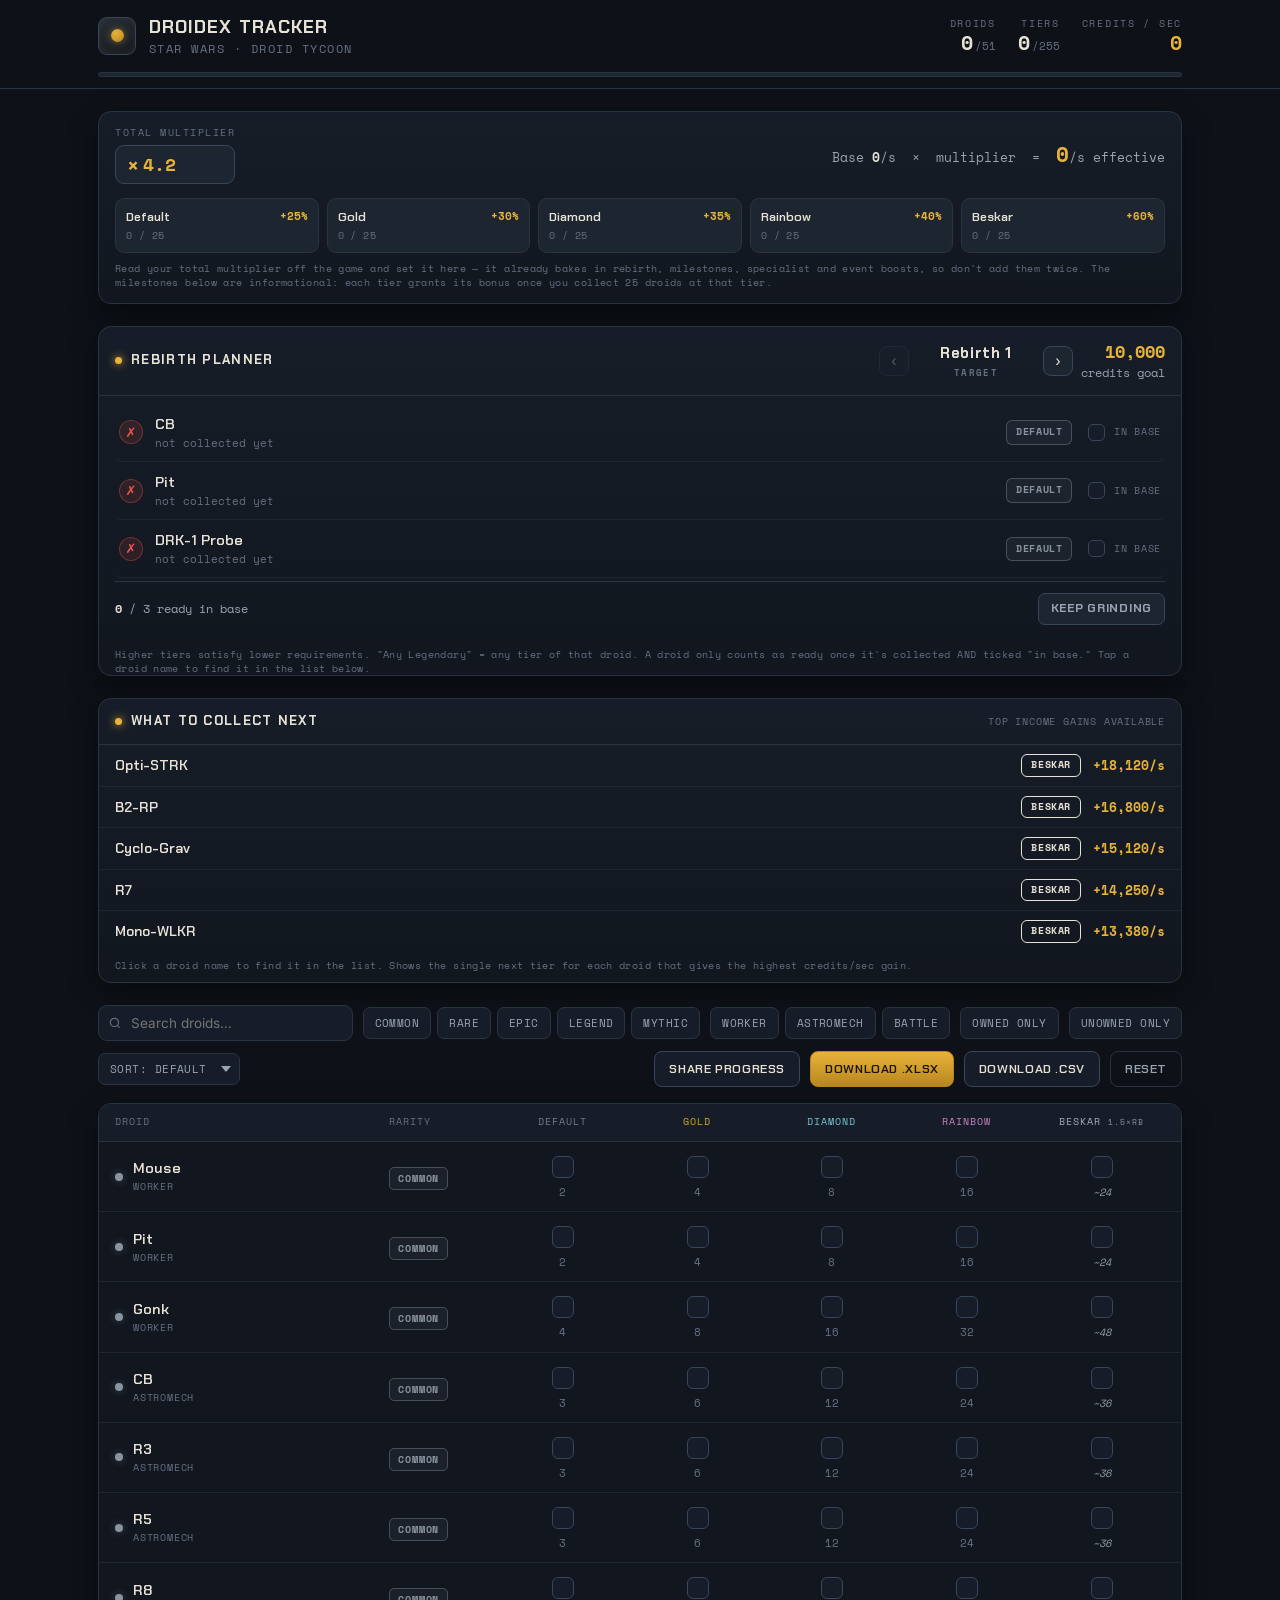
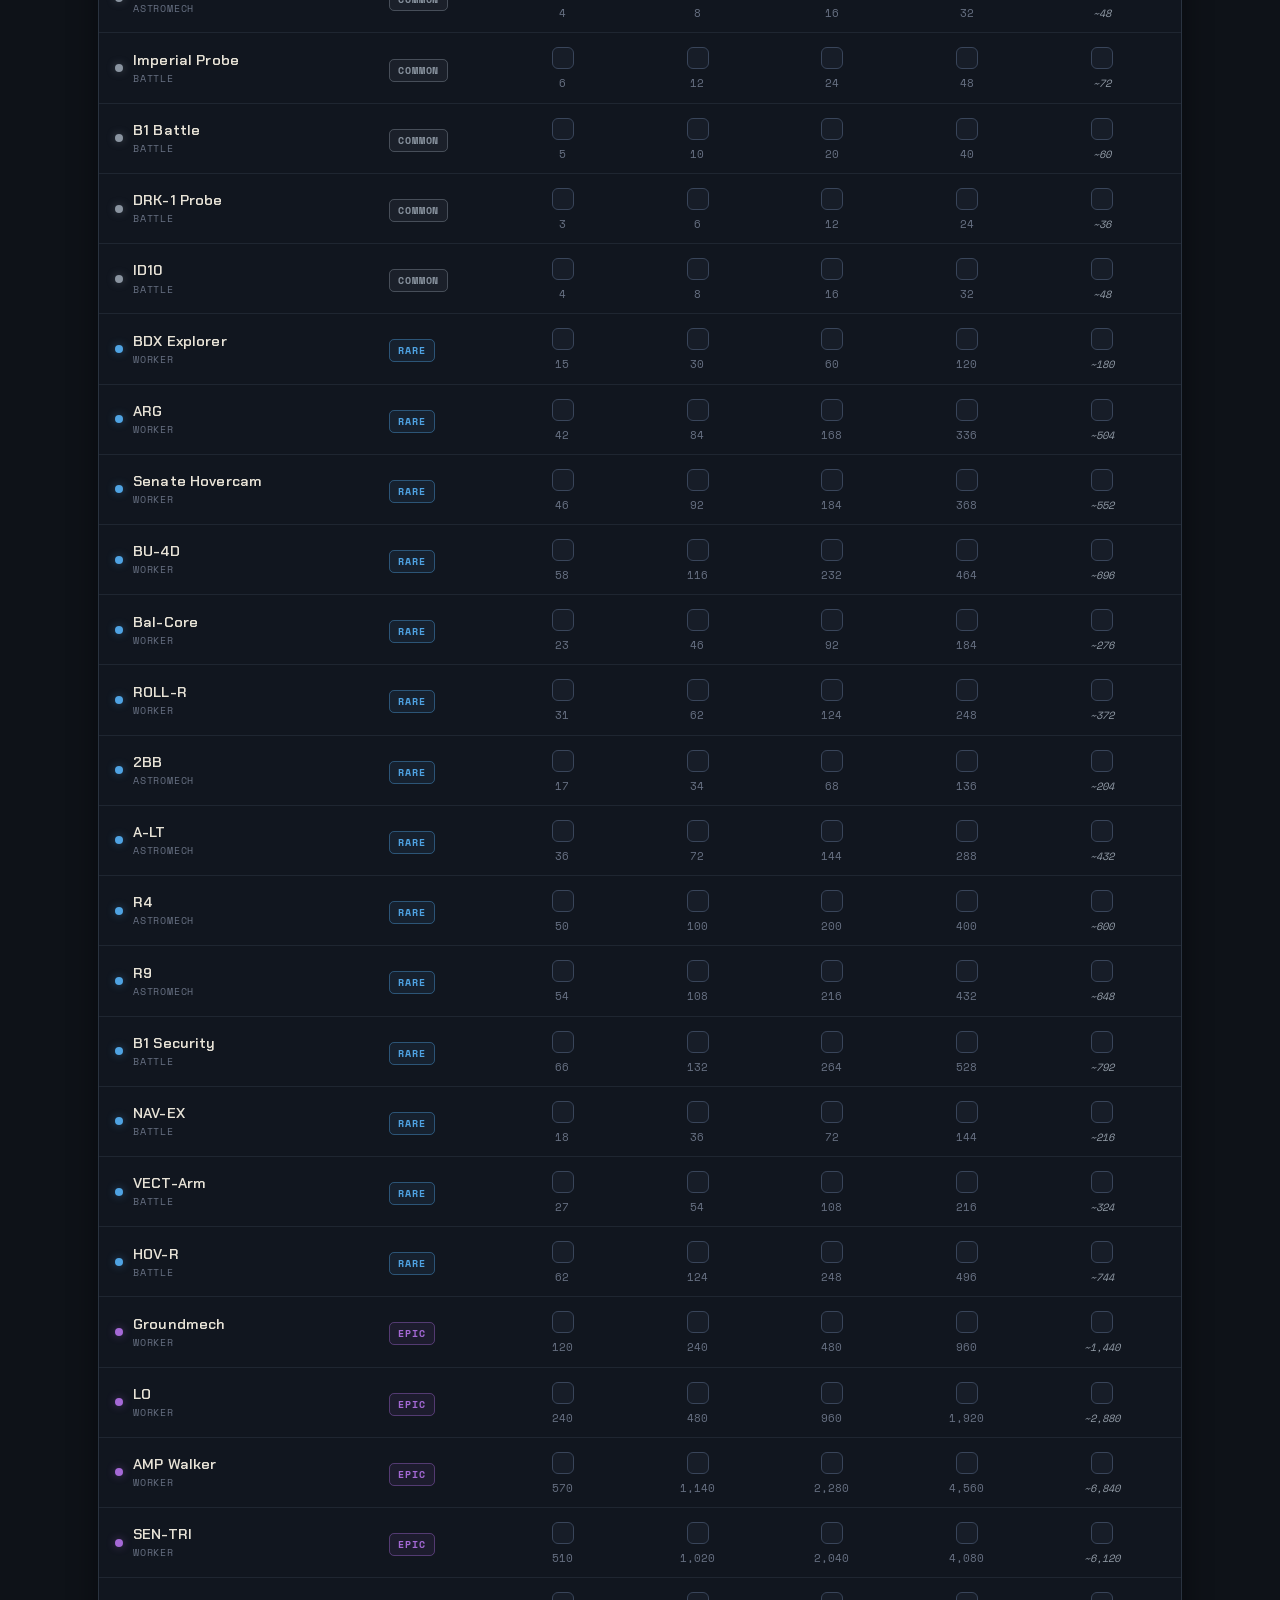
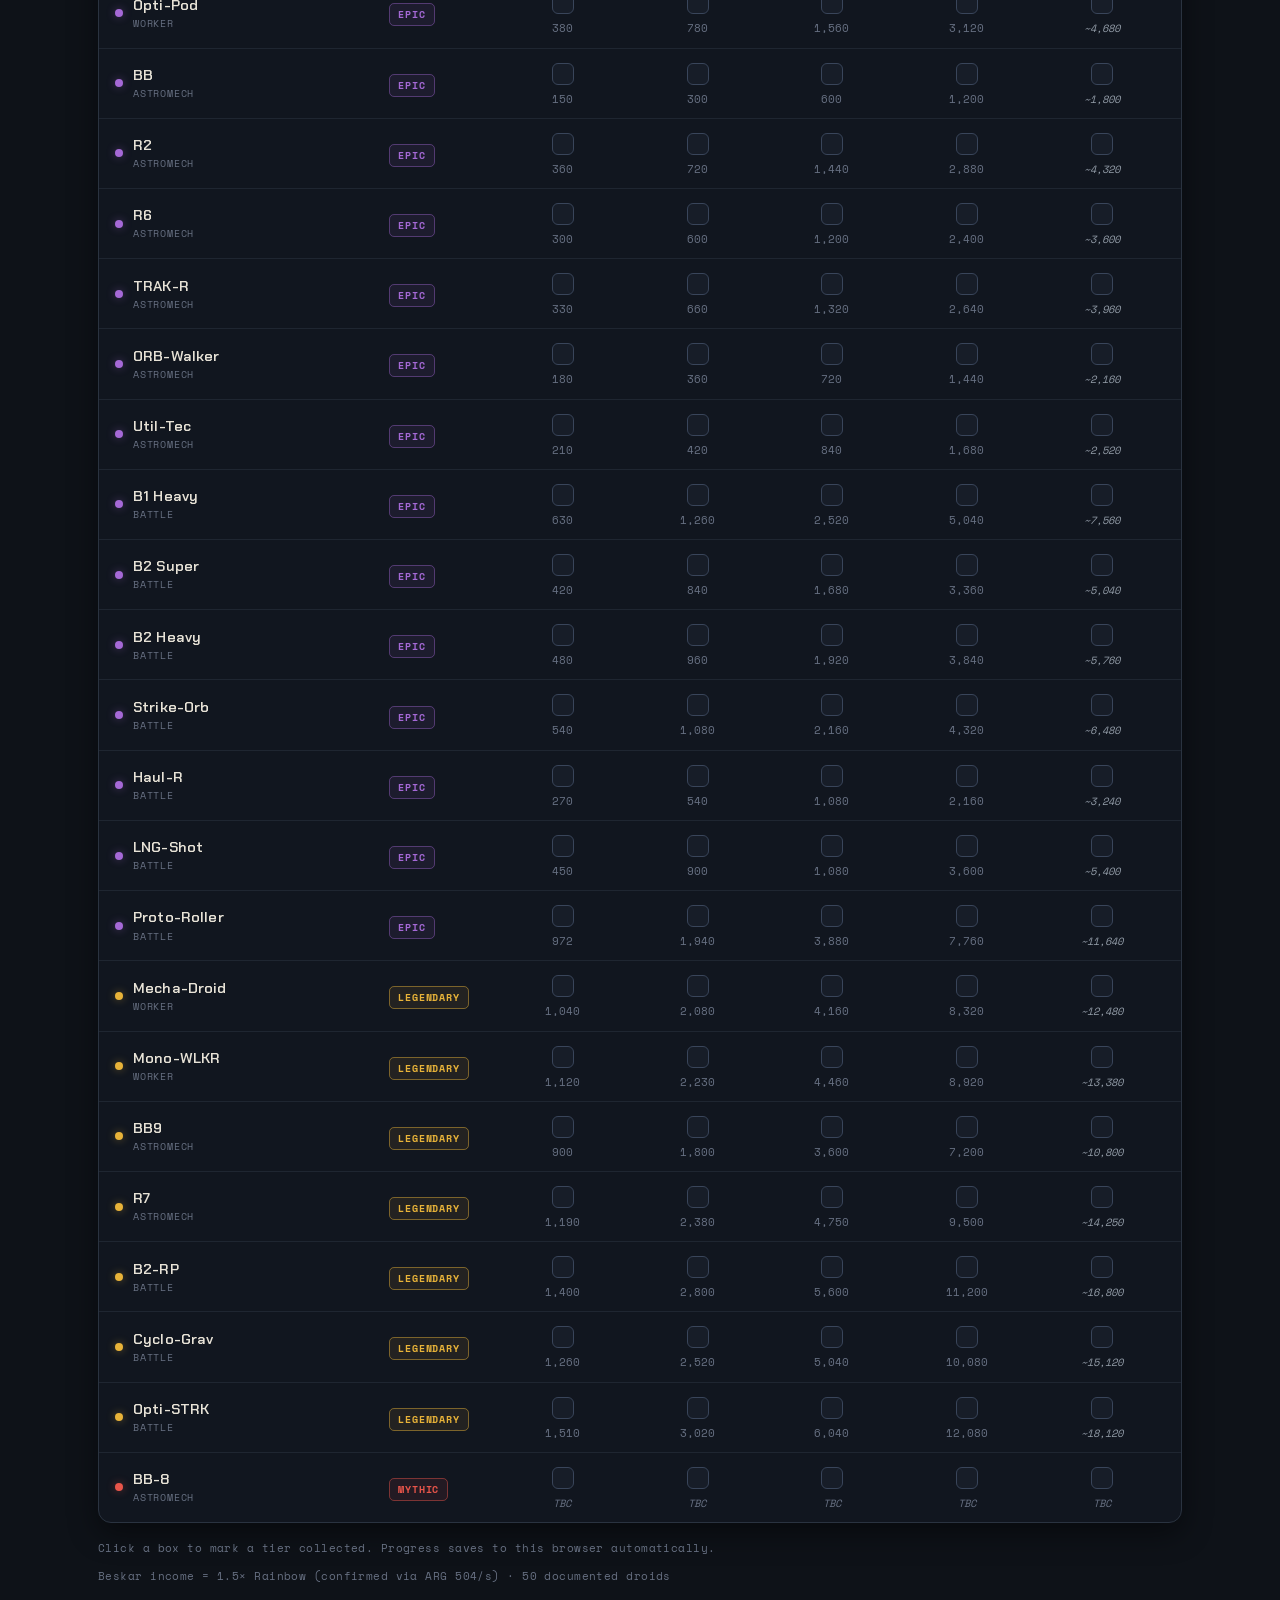
==== droidex/index.html @ 2d853b0e "feat(droidex): per-tier colors on column headers and checkboxes Default=grey, Gold=gold, Diamond=cya" ====
<!doctype html>
<html lang="en">
<head>
<meta charset="utf-8">
<meta name="viewport" content="width=device-width, initial-scale=1">
<title>Droidex Tracker — Star Wars Droid Tycoon</title>
<meta name="description" content="Track your Fortnite Star Wars Droid Tycoon collection, plan rebirths, and see your real credits/sec.">
<meta property="og:title" content="Droidex Tracker — Star Wars Droid Tycoon">
<meta property="og:description" content="Collection tracker, rebirth planner, and income calculator for Droid Tycoon.">
<meta property="og:type" content="website">
<meta property="og:url" content="https://apps.legendaryleo.com/droidex">
<meta property="og:image" content="https://apps.legendaryleo.com/droidex/preview.jpg">
<meta name="twitter:card" content="summary_large_image">
<meta name="twitter:image" content="https://apps.legendaryleo.com/droidex/preview.jpg">
<link rel="stylesheet" href="fonts.css">
<script src="xlsx.full.min.js"></script>
<style>
  :root{
    --bg:#0e1218; --bg2:#11161f; --panel:#171d28; --panel2:#1d2530;
    --line:#2a3340; --line2:#39455a;
    --ink:#e7e2d6; --ink-dim:#9aa3b0; --ink-faint:#677082;
    --gold:#e8b339; --gold-deep:#b8861f; --cyan:#37d9cf; --beskar:#b9c4d0;
    --common:#8a94a0; --rare:#4fa3e3; --epic:#a569d6; --legendary:#e8b339; --mythic:#e8554a;
    --shadow:0 10px 30px rgba(0,0,0,.45);
    --display:"Chakra Petch",system-ui,sans-serif;
    --body:"Inter",system-ui,sans-serif;
    --mono:"Space Mono",ui-monospace,monospace;
  }
  *{box-sizing:border-box}
  html,body{margin:0}
  body{
    background:
      radial-gradient(1200px 600px at 85% -10%, rgba(232,179,57,.07), transparent 60%),
      radial-gradient(900px 500px at -5% 110%, rgba(55,217,207,.06), transparent 55%),
      var(--bg);
    color:var(--ink); font-family:var(--body); line-height:1.45;
    -webkit-font-smoothing:antialiased; padding-bottom:60px;
  }
  .wrap{max-width:1120px; margin:0 auto; padding:0 18px}

  header{
    position:sticky; top:0; z-index:20;
    background:linear-gradient(180deg, rgba(14,18,24,.97), rgba(14,18,24,.86));
    border-bottom:1px solid var(--line); backdrop-filter:blur(8px);
  }
  .head-inner{display:flex; gap:20px; align-items:center; justify-content:space-between; padding:14px 18px; max-width:1120px; margin:0 auto; flex-wrap:wrap}
  .brand{display:flex; align-items:center; gap:13px; min-width:0}
  .glyph{width:38px; height:38px; flex:0 0 auto; border-radius:9px; background:linear-gradient(150deg,#202a38,#11161f); border:1px solid var(--line2); display:grid; place-items:center; box-shadow:inset 0 0 12px rgba(232,179,57,.12)}
  .glyph span{width:13px; height:13px; border-radius:50%; background:radial-gradient(circle at 35% 30%, var(--gold), var(--gold-deep)); box-shadow:0 0 10px rgba(232,179,57,.6)}
  .title h1{font-family:var(--display); font-weight:700; font-size:18px; letter-spacing:.06em; margin:0; text-transform:uppercase}
  .title p{margin:1px 0 0; font-size:11.5px; color:var(--ink-faint); letter-spacing:.13em; text-transform:uppercase; font-family:var(--mono)}
  .hud{display:flex; gap:22px; align-items:center}
  .stat{display:flex; flex-direction:column; align-items:flex-end; line-height:1.1}
  .stat .k{font-family:var(--mono); font-size:9.5px; letter-spacing:.18em; color:var(--ink-faint); text-transform:uppercase; margin-bottom:3px}
  .stat .v{font-family:var(--mono); font-weight:700; font-size:20px; color:var(--ink)}
  .stat.cps .v{color:var(--gold)}
  .stat .v small{font-size:11px; color:var(--ink-faint); font-weight:400; margin-left:2px}
  .meter-wrap{padding:0 18px 11px; max-width:1120px; margin:0 auto}
  .meter{height:5px; border-radius:4px; background:var(--panel2); overflow:hidden; border:1px solid var(--line)}
  .meter i{display:block; height:100%; width:0; background:linear-gradient(90deg,var(--gold-deep),var(--gold)); transition:width .4s cubic-bezier(.2,.7,.3,1)}

  .controls{display:flex; gap:10px; align-items:center; flex-wrap:wrap; margin:22px 0 16px}
  .search{flex:1 1 200px; min-width:160px; position:relative}
  .search input{width:100%; background:var(--panel); border:1px solid var(--line); color:var(--ink); border-radius:9px; padding:9px 12px 9px 32px; font-family:var(--body); font-size:13.5px; outline:none}
  .search input:focus{border-color:var(--gold-deep); box-shadow:0 0 0 3px rgba(232,179,57,.12)}
  .search svg{position:absolute; left:10px; top:50%; transform:translateY(-50%); width:14px; height:14px; stroke:var(--ink-faint)}
  .chips{display:flex; gap:6px; flex-wrap:wrap}
  .chip{font-family:var(--mono); font-size:11px; letter-spacing:.04em; text-transform:uppercase; background:var(--panel); border:1px solid var(--line); color:var(--ink-dim); padding:7px 11px; border-radius:7px; cursor:pointer; user-select:none; transition:.15s; white-space:nowrap}
  .chip:hover{border-color:var(--line2); color:var(--ink)}
  .chip[aria-pressed="true"]{background:var(--panel2); color:var(--ink); border-color:var(--gold-deep)}
  .chip.r-common[aria-pressed="true"]{border-color:var(--common)}
  .chip.r-rare[aria-pressed="true"]{border-color:var(--rare)}
  .chip.r-epic[aria-pressed="true"]{border-color:var(--epic)}
  .chip.r-legendary[aria-pressed="true"]{border-color:var(--legendary)}
  .chip.r-mythic[aria-pressed="true"]{border-color:var(--mythic)}
  .btn{font-family:var(--display); font-weight:600; font-size:12.5px; letter-spacing:.05em; text-transform:uppercase; border-radius:8px; padding:9px 14px; cursor:pointer; border:1px solid var(--line2); transition:.15s; white-space:nowrap; background:var(--panel); color:var(--ink)}
  .btn:hover{border-color:var(--gold-deep)}
  .btn.primary{background:linear-gradient(180deg,var(--gold),var(--gold-deep)); color:#1a1205; border-color:var(--gold-deep)}
  .btn.primary:hover{filter:brightness(1.06)}
  .btn.ghost{background:transparent; color:var(--ink-dim); border-color:var(--line)}
  .btn.ghost:hover{color:var(--mythic); border-color:var(--mythic)}
  .spacer{flex:1 1 auto}

  .manifest{border:1px solid var(--line); border-radius:13px; overflow:hidden; background:var(--bg2); box-shadow:var(--shadow)}
  .thead{display:grid; grid-template-columns:minmax(0,2.1fr) .8fr repeat(5, minmax(0,1fr)); gap:8px; padding:11px 16px; background:var(--panel); font-family:var(--mono); font-size:10px; letter-spacing:.1em; text-transform:uppercase; color:var(--ink-faint); border-bottom:1px solid var(--line); align-items:center}
  .thead .tier{text-align:center}
  .thead .tier em{font-style:normal; color:var(--beskar); opacity:.7; font-size:8px}
  .thead .tier:nth-child(3){color:rgba(138,148,160,.8)}
  .thead .tier:nth-child(4){color:rgba(232,179,57,.9)}
  .thead .tier:nth-child(5){color:rgba(127,215,232,.9)}
  .thead .tier:nth-child(6){color:rgba(217,143,214,.9)}
  .thead .tier:nth-child(7){color:rgba(185,196,208,.85)}
  .row{display:grid; grid-template-columns:minmax(0,2.1fr) .8fr repeat(5, minmax(0,1fr)); gap:8px; padding:11px 16px; align-items:center; border-bottom:1px solid rgba(42,51,64,.55); transition:background .12s}
  .row:last-child{border-bottom:none}
  .row:hover{background:rgba(29,37,48,.5)}
  .row.complete{background:linear-gradient(90deg, rgba(232,179,57,.07), transparent 70%)}
  .dname{display:flex; align-items:center; gap:10px; min-width:0}
  .dot{width:8px; height:8px; border-radius:50%; flex:0 0 auto}
  .nm{font-family:var(--display); font-weight:600; font-size:14.5px; letter-spacing:.01em; overflow:hidden; text-overflow:ellipsis; white-space:nowrap}
  .ty{font-family:var(--mono); font-size:10px; color:var(--ink-faint); letter-spacing:.08em; text-transform:uppercase; margin-top:1px}
  .rar{justify-self:start}
  .rbadge{font-family:var(--mono); font-size:10px; font-weight:700; letter-spacing:.08em; text-transform:uppercase; padding:3px 8px; border-radius:5px; border:1px solid}
  .b-common{color:var(--common); border-color:rgba(138,148,160,.4); background:rgba(138,148,160,.08)}
  .b-rare{color:var(--rare); border-color:rgba(79,163,227,.4); background:rgba(79,163,227,.08)}
  .b-epic{color:var(--epic); border-color:rgba(165,105,214,.4); background:rgba(165,105,214,.08)}
  .b-legendary{color:var(--legendary); border-color:rgba(232,179,57,.45); background:rgba(232,179,57,.08)}
  .b-mythic{color:var(--mythic); border-color:rgba(232,85,74,.45); background:rgba(232,85,74,.08)}
  .cell{display:flex; flex-direction:column; align-items:center; gap:4px}
  .cb{appearance:none; -webkit-appearance:none; width:22px; height:22px; border-radius:6px; border:1.5px solid var(--line2); background:var(--panel); cursor:pointer; position:relative; transition:.12s; flex:0 0 auto}
  .cb:hover{border-color:var(--gold-deep)}
  .cb:checked{background:linear-gradient(180deg,var(--cyan),#1c9d95); border-color:var(--cyan)}
  .cb.bsk:checked{background:linear-gradient(180deg,#d6dee8,#8f9aa8); border-color:var(--beskar)}
  .cb:checked::after{content:""; position:absolute; left:6.5px; top:2.5px; width:5px; height:10px; border:solid #07201e; border-width:0 2.5px 2.5px 0; transform:rotate(42deg)}
  .cb.bsk:checked::after{border-color:#23303f}
  .cell[data-tier="Default"] .cb:checked{background:linear-gradient(180deg,#9aa3b0,#677082);border-color:#8a94a0}
  .cell[data-tier="Default"] .cb:checked::after{border-color:#1e2a38}
  .cell[data-tier="Gold"] .cb:checked{background:linear-gradient(180deg,#e8b339,#b8861f);border-color:#e8b339}
  .cell[data-tier="Gold"] .cb:checked::after{border-color:#1a1205}
  .cell[data-tier="Diamond"] .cb:checked{background:linear-gradient(180deg,#7fd7e8,#3da8b8);border-color:#7fd7e8}
  .cell[data-tier="Rainbow"] .cb:checked{background:linear-gradient(180deg,#d98fd6,#9a5faa);border-color:#d98fd6}
  .cell[data-tier="Rainbow"] .cb:checked::after{border-color:#1a0520}
  .cb:focus-visible{outline:2px solid var(--gold); outline-offset:2px}
  .inc{font-family:var(--mono); font-size:10.5px; color:var(--ink-faint)}
  .inc.tbc{font-style:italic}
  .inc.est{color:var(--beskar); opacity:.75; font-style:italic; cursor:help}
  .empty{padding:48px 20px; text-align:center; color:var(--ink-faint)}
  .empty b{display:block; font-family:var(--display); color:var(--ink-dim); font-size:15px; margin-bottom:5px; letter-spacing:.04em}
  footer{margin-top:18px; display:flex; justify-content:space-between; gap:12px; flex-wrap:wrap; color:var(--ink-faint); font-size:11px; font-family:var(--mono); letter-spacing:.04em}
  .save-note{color:var(--cyan); opacity:0; transition:opacity .3s}
  .save-note.show{opacity:.85}

  @media (max-width:760px){
    .hud{gap:14px} .stat .v{font-size:16px}
    .thead{display:none}
    .row{grid-template-columns:1fr 1fr; grid-template-areas:"name rar" "tiers tiers"; gap:10px; padding:14px 14px}
    .dname{grid-area:name} .rar{grid-area:rar; justify-self:end}
    .tiergrid{grid-area:tiers; display:grid; grid-template-columns:repeat(5,1fr); gap:6px; margin-top:2px}
    .cell{background:var(--panel); border:1px solid var(--line); border-radius:8px; padding:8px 2px}
    .cell::before{content:attr(data-tier); font-family:var(--mono); font-size:8px; letter-spacing:.08em; text-transform:uppercase; color:var(--ink-faint)}
  }
  @media (min-width:761px){ .tiergrid{display:contents} .cell::before{display:none} }

  /* ---------- REBIRTH PLANNER ---------- */
  .planner{margin:22px 0 0; border:1px solid var(--line); border-radius:13px; background:linear-gradient(180deg,var(--panel),var(--bg2)); box-shadow:var(--shadow); overflow:hidden}
  .pl-head{display:flex; align-items:center; justify-content:space-between; gap:14px; padding:13px 16px; border-bottom:1px solid var(--line); flex-wrap:wrap}
  .pl-title{display:flex; align-items:center; gap:9px; font-family:var(--display); font-weight:700; font-size:13px; letter-spacing:.1em; text-transform:uppercase; color:var(--ink)}
  .pl-title .spark{width:7px; height:7px; border-radius:50%; background:var(--gold); box-shadow:0 0 9px var(--gold)}
  .pl-nav{display:flex; align-items:center; gap:8px}
  .pl-step{width:30px; height:30px; border-radius:8px; border:1px solid var(--line2); background:var(--panel2); color:var(--ink); font-size:16px; cursor:pointer; line-height:1; transition:.12s}
  .pl-step:hover{border-color:var(--gold-deep); color:var(--gold)}
  .pl-step:disabled{opacity:.3; cursor:not-allowed}
  .pl-lvl{font-family:var(--display); font-weight:700; font-size:15px; letter-spacing:.04em; min-width:118px; text-align:center}
  .pl-lvl small{display:block; font-family:var(--mono); font-size:9px; letter-spacing:.14em; color:var(--ink-faint); text-transform:uppercase; margin-top:1px}
  .pl-goal{font-family:var(--mono); font-size:12px; color:var(--ink-dim); text-align:right}
  .pl-goal b{display:block; font-size:17px; color:var(--gold); font-weight:700}
  .pl-body{padding:8px 16px 14px}
  .pl-req{display:flex; align-items:center; gap:12px; padding:10px 4px; border-bottom:1px solid rgba(42,51,64,.5); cursor:pointer; transition:background .12s; border-radius:6px}
  .pl-req:last-child{border-bottom:none}
  .pl-req:hover{background:rgba(29,37,48,.55)}
  .pl-status{width:24px; height:24px; flex:0 0 auto; border-radius:50%; display:grid; place-items:center; font-size:13px; font-weight:700}
  .pl-status.ok{background:rgba(55,217,207,.16); color:var(--cyan); border:1px solid rgba(55,217,207,.4)}
  .pl-status.no{background:rgba(232,85,74,.13); color:var(--mythic); border:1px solid rgba(232,85,74,.35)}
  .pl-status.warn{background:rgba(232,179,57,.15); color:var(--gold); border:1px solid rgba(232,179,57,.4)}
  .pl-deploy{display:flex; align-items:center; gap:6px; font-family:var(--mono); font-size:9.5px; letter-spacing:.07em; text-transform:uppercase; color:var(--ink-faint); cursor:pointer; user-select:none; white-space:nowrap; flex:0 0 auto}
  .pl-deploy input{appearance:none;-webkit-appearance:none; width:17px; height:17px; border-radius:5px; border:1.5px solid var(--line2); background:var(--panel); position:relative; cursor:pointer; transition:.12s}
  .pl-deploy input:hover{border-color:var(--gold-deep)}
  .pl-deploy input:checked{background:linear-gradient(180deg,var(--gold),var(--gold-deep)); border-color:var(--gold-deep)}
  .pl-deploy input:checked::after{content:""; position:absolute; left:4.5px; top:1.5px; width:4px; height:8px; border:solid #1a1205; border-width:0 2px 2px 0; transform:rotate(42deg)}
  .pl-dn{flex:1 1 auto; min-width:0}
  .pl-dn .n{font-family:var(--display); font-weight:600; font-size:14.5px}
  .pl-dn .s{font-family:var(--mono); font-size:10.5px; color:var(--ink-faint); margin-top:1px}
  .pl-tier{font-family:var(--mono); font-size:10px; font-weight:700; letter-spacing:.06em; text-transform:uppercase; padding:4px 9px; border-radius:6px; white-space:nowrap; border:1px solid}
  .t-default{color:var(--common); border-color:rgba(138,148,160,.4); background:rgba(138,148,160,.08)}
  .t-gold{color:var(--gold); border-color:rgba(232,179,57,.4); background:rgba(232,179,57,.08)}
  .t-diamond{color:#7fd7e8; border-color:rgba(127,215,232,.4); background:rgba(127,215,232,.08)}
  .t-rainbow{color:#d98fd6; border-color:rgba(217,143,214,.4); background:rgba(217,143,214,.08)}
  .t-any{color:var(--epic); border-color:rgba(165,105,214,.4); background:rgba(165,105,214,.08)}
  .pl-foot{display:flex; align-items:center; justify-content:space-between; gap:10px; padding-top:11px; margin-top:3px; border-top:1px solid var(--line); flex-wrap:wrap}
  .pl-tally{font-family:var(--mono); font-size:12px; color:var(--ink-dim)}
  .pl-tally b{color:var(--ink)}
  .pl-flag{font-family:var(--display); font-weight:700; font-size:12px; letter-spacing:.06em; text-transform:uppercase; padding:6px 12px; border-radius:7px}
  .pl-flag.go{background:linear-gradient(180deg,var(--cyan),#1c9d95); color:#07201e}
  .pl-flag.wait{background:var(--panel2); color:var(--ink-dim); border:1px solid var(--line2)}
  .pl-hint{font-family:var(--mono); font-size:9.5px; color:var(--ink-faint); letter-spacing:.04em; padding:9px 16px 0}

  /* ---------- INCOME / MILESTONES ---------- */
  .income{margin:22px 0 0; border:1px solid var(--line); border-radius:13px; background:linear-gradient(180deg,var(--panel),var(--bg2)); box-shadow:var(--shadow); padding-bottom:13px}
  .inc-row{display:flex; align-items:center; justify-content:space-between; gap:16px; padding:14px 16px 12px; flex-wrap:wrap}
  .inc-mult{display:flex; flex-direction:column; gap:5px}
  .inc-mult label{font-family:var(--mono); font-size:9.5px; letter-spacing:.16em; text-transform:uppercase; color:var(--ink-faint)}
  .mult-box{display:flex; align-items:center; gap:3px; font-family:var(--display); font-weight:700; font-size:20px; color:var(--gold); background:var(--panel2); border:1px solid var(--line2); border-radius:9px; padding:4px 12px}
  .mult-box input{width:62px; background:transparent; border:none; color:var(--gold); font-family:var(--mono); font-weight:700; font-size:18px; outline:none; -moz-appearance:textfield}
  .mult-box input:focus{color:#ffd56b}
  .inc-eq{font-family:var(--mono); font-size:13px; color:var(--ink-dim); text-align:right; line-height:1.7}
  .inc-eq b{color:var(--ink); font-weight:700}
  .inc-eq b.big{font-size:21px; color:var(--gold)}
  .inc-miles{display:grid; grid-template-columns:repeat(5,1fr); gap:8px; padding:2px 16px 0}
  .mile{border:1px solid var(--line); border-radius:9px; padding:9px 10px; background:var(--panel2); transition:.15s}
  .mile.done{border-color:var(--gold-deep); background:linear-gradient(180deg,rgba(232,179,57,.12),var(--panel2))}
  .m-top{display:flex; align-items:center; justify-content:space-between; gap:6px}
  .m-name{font-family:var(--display); font-weight:600; font-size:12.5px; color:var(--ink)}
  .m-bonus{font-family:var(--mono); font-size:11px; font-weight:700; color:var(--gold)}
  .m-count{font-family:var(--mono); font-size:10px; color:var(--ink-faint); margin-top:3px; letter-spacing:.04em}
  .mile.done .m-count{color:var(--gold)}
  @media (max-width:760px){
    .inc-eq{text-align:left; width:100%}
    .inc-miles{grid-template-columns:repeat(2,1fr)}
  }

  /* ---------- SORT SELECT ---------- */
  select.chip{appearance:none; -webkit-appearance:none; cursor:pointer; padding-right:24px;
    background-image:url("data:image/svg+xml,%3Csvg xmlns='http://www.w3.org/2000/svg' width='10' height='6'%3E%3Cpath d='M0 0l5 6 5-6z' fill='%239aa3b0'/%3E%3C/svg%3E");
    background-repeat:no-repeat; background-position:right 8px center}

  /* ---------- NEXT PANEL ---------- */
  .next-panel{margin:22px 0 0; border:1px solid var(--line); border-radius:13px;
    background:linear-gradient(180deg,var(--panel),var(--bg2)); box-shadow:var(--shadow); overflow:hidden}
  .next-head{display:flex; align-items:center; justify-content:space-between; gap:14px;
    padding:13px 16px; border-bottom:1px solid var(--line)}
  .next-row{display:flex; align-items:center; gap:12px; padding:9px 16px;
    border-bottom:1px solid rgba(42,51,64,.5); cursor:pointer; transition:background .12s; border-radius:0}
  .next-row:last-child{border-bottom:none}
  .next-row:hover{background:rgba(29,37,48,.55)}
  .next-name{font-family:var(--display); font-weight:600; font-size:14px; flex:1 1 auto; min-width:0}
  .next-tier{font-family:var(--mono); font-size:10px; font-weight:700; letter-spacing:.06em;
    text-transform:uppercase; padding:3px 9px; border-radius:6px; white-space:nowrap; border:1px solid}
  .next-gain{font-family:var(--mono); font-weight:700; font-size:13px; color:var(--gold);
    margin-left:auto; white-space:nowrap}
  .next-hint{font-family:var(--mono); font-size:9.5px; color:var(--ink-faint); padding:7px 16px 10px; letter-spacing:.04em}

  /* ---------- SHARE FEEDBACK ---------- */
  .btn.share-ok{background:linear-gradient(180deg,var(--cyan),#1c9d95); color:#07201e; border-color:var(--cyan)}
</style>
</head>
<body>

<header>
  <div class="head-inner">
    <div class="brand">
      <div class="glyph"><span></span></div>
      <div class="title"><h1>Droidex Tracker</h1><p>Star Wars · Droid Tycoon</p></div>
    </div>
    <div class="hud">
      <div class="stat"><div class="k">Droids</div><div class="v" id="s-droids">0<small>/50</small></div></div>
      <div class="stat"><div class="k">Tiers</div><div class="v" id="s-tiers">0<small>/250</small></div></div>
      <div class="stat cps"><div class="k">Credits / sec</div><div class="v" id="s-cps">0</div></div>
    </div>
  </div>
  <div class="meter-wrap"><div class="meter"><i id="meter"></i></div></div>
</header>

<div class="wrap">
  <div class="income" id="income">
    <div class="inc-row">
      <div class="inc-mult">
        <label>Total multiplier</label>
        <div class="mult-box">&times;<input id="mult" type="number" min="1" step="0.05" value="4.2" aria-label="Total credit multiplier"></div>
      </div>
      <div class="inc-eq">Base <b id="inc-base">0</b>/s &nbsp;&times;&nbsp; multiplier &nbsp;=&nbsp; <b id="eff-cps" class="big">0</b>/s effective</div>
    </div>
    <div class="inc-miles" id="miles"></div>
    <div class="pl-hint">Read your total multiplier off the game and set it here — it already bakes in rebirth, milestones, specialist and event boosts, so don't add them twice. The milestones below are informational: each tier grants its bonus once you collect 25 droids at that tier.</div>
  </div>

  <div class="planner" id="planner">
    <div class="pl-head">
      <div class="pl-title"><span class="spark"></span> Rebirth Planner</div>
      <div class="pl-nav">
        <button class="pl-step" id="pl-prev" aria-label="Previous rebirth">&#8249;</button>
        <div class="pl-lvl" id="pl-lvl">Rebirth 1<small>target</small></div>
        <button class="pl-step" id="pl-next" aria-label="Next rebirth">&#8250;</button>
        <div class="pl-goal" id="pl-goal"><b>10,000</b>credits goal</div>
      </div>
    </div>
    <div class="pl-body" id="pl-body"></div>
    <div class="pl-hint">Higher tiers satisfy lower requirements. "Any Legendary" = any tier of that droid. A droid only counts as ready once it's collected AND ticked "in base." Tap a droid name to find it in the list below.</div>
  </div>

  <div class="next-panel" id="next-panel">
    <div class="next-head">
      <div class="pl-title"><span class="spark"></span> What to Collect Next</div>
      <div style="font-family:var(--mono);font-size:10px;color:var(--ink-faint);letter-spacing:.08em;text-transform:uppercase">Top income gains available</div>
    </div>
    <div id="next-list"></div>
    <div class="next-hint">Click a droid name to find it in the list. Shows the single next tier for each droid that gives the highest credits/sec gain.</div>
  </div>

  <div class="controls">
    <label class="search">
      <svg viewBox="0 0 24 24" fill="none" stroke-width="2"><circle cx="11" cy="11" r="7"/><path d="m20 20-3.5-3.5"/></svg>
      <input id="q" type="text" placeholder="Search droids…" autocomplete="off">
    </label>
    <div class="chips" id="rarity-chips">
      <button class="chip r-common" data-rarity="Common">Common</button>
      <button class="chip r-rare" data-rarity="Rare">Rare</button>
      <button class="chip r-epic" data-rarity="Epic">Epic</button>
      <button class="chip r-legendary" data-rarity="Legendary">Legend</button>
      <button class="chip r-mythic" data-rarity="Mythic">Mythic</button>
    </div>
    <div class="chips" id="type-chips">
      <button class="chip" data-type="Worker">Worker</button>
      <button class="chip" data-type="Astromech">Astromech</button>
      <button class="chip" data-type="Battle">Battle</button>
    </div>
    <button class="chip" id="owned-toggle" data-on="false">Owned only</button>
    <button class="chip" id="unowned-toggle" data-on="false">Unowned only</button>
    <select class="chip" id="sort-select">
      <option value="default">Sort: Default</option>
      <option value="income-desc">Income ↓</option>
      <option value="income-asc">Income ↑</option>
      <option value="name">Name A–Z</option>
      <option value="complete">Complete first</option>
    </select>
    <div class="spacer"></div>
    <button class="btn" id="share-btn">Share progress</button>
    <button class="btn primary" id="dl-xlsx">Download .xlsx</button>
    <button class="btn" id="dl-csv">Download .csv</button>
    <button class="btn ghost" id="reset">Reset</button>
  </div>

  <div class="manifest">
    <div class="thead">
      <div>Droid</div><div>Rarity</div>
      <div class="tier">Default</div><div class="tier">Gold</div><div class="tier">Diamond</div><div class="tier">Rainbow</div>
      <div class="tier">Beskar <em>1.5×RB</em></div>
    </div>
    <div class="rows" id="rows"></div>
  </div>

  <footer>
    <span>Click a box to mark a tier collected. Progress saves to this browser automatically. <span class="save-note" id="saved">saved ✓</span></span>
    <span>Beskar income = 1.5× Rainbow (confirmed via ARG 504/s) · 50 documented droids</span>
  </footer>
</div>

<script>
const DROIDS = [
  ["Mouse","Worker","Common",2,4,8,16],["Pit","Worker","Common",2,4,8,16],["Gonk","Worker","Common",4,8,16,32],
  ["CB","Astromech","Common",3,6,12,24],["R3","Astromech","Common",3,6,12,24],["R5","Astromech","Common",3,6,12,24],
  ["R8","Astromech","Common",4,8,16,32],["Imperial Probe","Battle","Common",6,12,24,48],["B1 Battle","Battle","Common",5,10,20,40],
  ["DRK-1 Probe","Battle","Common",3,6,12,24],["ID10","Battle","Common",4,8,16,32],
  ["BDX Explorer","Worker","Rare",15,30,60,120],["ARG","Worker","Rare",42,84,168,336],["Senate Hovercam","Worker","Rare",46,92,184,368],
  ["BU-4D","Worker","Rare",58,116,232,464],["Bal-Core","Worker","Rare",23,46,92,184],["ROLL-R","Worker","Rare",31,62,124,248],
  ["2BB","Astromech","Rare",17,34,68,136],["A-LT","Astromech","Rare",36,72,144,288],["R4","Astromech","Rare",50,100,200,400],
  ["R9","Astromech","Rare",54,108,216,432],["B1 Security","Battle","Rare",66,132,264,528],["NAV-EX","Battle","Rare",18,36,72,144],
  ["VECT-Arm","Battle","Rare",27,54,108,216],["HOV-R","Battle","Rare",62,124,248,496],
  ["Groundmech","Worker","Epic",120,240,480,960],["LO","Worker","Epic",240,480,960,1920],["AMP Walker","Worker","Epic",570,1140,2280,4560],
  ["SEN-TRI","Worker","Epic",510,1020,2040,4080],["Opti-Pod","Worker","Epic",380,780,1560,3120],["BB","Astromech","Epic",150,300,600,1200],
  ["R2","Astromech","Epic",360,720,1440,2880],["R6","Astromech","Epic",300,600,1200,2400],["TRAK-R","Astromech","Epic",330,660,1320,2640],
  ["ORB-Walker","Astromech","Epic",180,360,720,1440],["Util-Tec","Astromech","Epic",210,420,840,1680],["B1 Heavy","Battle","Epic",630,1260,2520,5040],
  ["B2 Super","Battle","Epic",420,840,1680,3360],["B2 Heavy","Battle","Epic",480,960,1920,3840],["Strike-Orb","Battle","Epic",540,1080,2160,4320],
  ["Haul-R","Battle","Epic",270,540,1080,2160],["LNG-Shot","Battle","Epic",450,900,1080,3600],["Proto-Roller","Battle","Epic",972,1940,3880,7760],
  ["Mecha-Droid","Worker","Legendary",1040,2080,4160,8320],["Mono-WLKR","Worker","Legendary",1120,2230,4460,8920],["BB9","Astromech","Legendary",900,1800,3600,7200],
  ["R7","Astromech","Legendary",1190,2380,4750,9500],["B2-RP","Battle","Legendary",1400,2800,5600,11200],["Cyclo-Grav","Battle","Legendary",1260,2520,5040,10080],
  ["Opti-STRK","Battle","Legendary",1510,3020,6040,12080],["BB-8","Astromech","Mythic",null,null,null,null],
];
const TIERS=["default","gold","diamond","rainbow","beskar"];
const TIER_LABEL={default:"Default",gold:"Gold",diamond:"Diamond",rainbow:"Rainbow",beskar:"Beskar"};
const COL={default:3,gold:4,diamond:5,rainbow:6};
const RAR_COLOR={Common:"--common",Rare:"--rare",Epic:"--epic",Legendary:"--legendary",Mythic:"--mythic"};
const KEY="droidex_tracker_v1";

// income for a tier; beskar = 2x rainbow (estimated)
function tierIncome(d,t){
  if(t==="beskar"){ return d[6]==null?null:Math.round(d[6]*1.5); }
  return d[COL[t]];
}

let state={};
try{ const raw=localStorage.getItem(KEY); if(raw) state=JSON.parse(raw)||{}; }catch(e){ state={}; }
const DKEY="droidex_deploy_v1";
let deployed={};
try{ const d=localStorage.getItem(DKEY); if(d) deployed=JSON.parse(d)||{}; }catch(e){ deployed={}; }
function deployedFor(idx){ return !!deployed[idx]; }
const MKEY="droidex_mult_v1";
let mult=4.2;
try{ const m=parseFloat(localStorage.getItem(MKEY)); if(m>0) mult=m; }catch(e){}
// migrate old "base" key -> "default"
let migrated=false;
for(const k in state){ if(state[k] && state[k].base!=null){ state[k].default=state[k].base; delete state[k].base; migrated=true; } }
let storageOK=true;
function save(){ try{ localStorage.setItem(KEY,JSON.stringify(state)); localStorage.setItem(DKEY,JSON.stringify(deployed)); flashSaved(); }catch(e){ storageOK=false; } }
let saveTimer;
function flashSaved(){ const el=document.getElementById("saved"); el.classList.add("show"); clearTimeout(saveTimer); saveTimer=setTimeout(()=>el.classList.remove("show"),1100); }

const filters={q:"",rarities:new Set(),types:new Set(),ownedOnly:false,unownedOnly:false,sort:"default"};
const css=getComputedStyle(document.documentElement);
const fmt=n=>n.toLocaleString("en-US");
function has(i,t){ return !!(state[i] && state[i][t]); }
function ownedAny(i){ return TIERS.some(t=>has(i,t)); }
function bestTierIncome(i){
  for(let k=TIERS.length-1;k>=0;k--){ if(has(i,TIERS[k])){ const v=tierIncome(DROIDS[i],TIERS[k]); return v||0; } }
  return 0;
}

const rowsEl=document.getElementById("rows");
const TOTAL_TIERS=DROIDS.length*TIERS.length;
function getSortedIndices(){
  const idx=DROIDS.map((_,i)=>i);
  switch(filters.sort){
    case"income-desc": return idx.sort((a,b)=>bestTierIncome(b)-bestTierIncome(a));
    case"income-asc":  return idx.sort((a,b)=>bestTierIncome(a)-bestTierIncome(b));
    case"name":        return idx.sort((a,b)=>DROIDS[a][0].localeCompare(DROIDS[b][0]));
    case"complete":    return idx.sort((a,b)=>{
      const ca=TIERS.every(t=>has(a,t))?0:1, cb=TIERS.every(t=>has(b,t))?0:1;
      return ca-cb;
    });
    default: return idx;
  }
}
function passesFilter(i){
  const d=DROIDS[i];
  if(filters.q && !d[0].toLowerCase().includes(filters.q)) return false;
  if(filters.rarities.size && !filters.rarities.has(d[2])) return false;
  if(filters.types.size && !filters.types.has(d[1])) return false;
  if(filters.ownedOnly && !ownedAny(i)) return false;
  if(filters.unownedOnly && ownedAny(i)) return false;
  return true;
}
function render(){
  let html="";
  for(const i of getSortedIndices()){
    if(!passesFilter(i)) continue;
    const d=DROIDS[i], color=css.getPropertyValue(RAR_COLOR[d[2]]).trim();
    const complete=TIERS.every(t=>has(i,t));
    let cells="";
    TIERS.forEach(t=>{
      const inc=tierIncome(d,t); const isBsk=t==="beskar";
      let incTxt;
      if(inc==null) incTxt='<span class="inc tbc">TBC</span>';
      else if(isBsk) incTxt='<span class="inc est" title="Beskar = 1.5x Rainbow (confirmed via ARG: 504/s).">~'+fmt(inc)+'</span>';
      else incTxt='<span class="inc">'+fmt(inc)+'</span>';
      cells+='<div class="cell" data-tier="'+TIER_LABEL[t]+'">'
           +'<input type="checkbox" class="cb'+(isBsk?' bsk':'')+'" data-i="'+i+'" data-t="'+t+'" '+(has(i,t)?"checked":"")+' aria-label="'+d[0]+' '+t+'">'
           +incTxt+'</div>';
    });
    html+='<div class="row'+(complete?' complete':'')+'">'
        +'<div class="dname"><span class="dot" style="background:'+color+';box-shadow:0 0 8px '+color+'66"></span>'
        +'<div><div class="nm">'+d[0]+'</div><div class="ty">'+d[1]+'</div></div></div>'
        +'<div class="rar"><span class="rbadge b-'+d[2].toLowerCase()+'">'+d[2]+'</span></div>'
        +'<div class="tiergrid" style="display:contents">'+cells+'</div></div>';
  }
  rowsEl.innerHTML=html||'<div class="empty"><b>No droids match</b>Try clearing a filter or the search box.</div>';
  updateStats();
}
function updateStats(){
  let droids=0,tiers=0,cps=0;
  const tierCount={default:0,gold:0,diamond:0,rainbow:0,beskar:0};
  for(let i=0;i<DROIDS.length;i++){
    if(ownedAny(i)) droids++;
    TIERS.forEach(t=>{ if(has(i,t)){ tiers++; tierCount[t]++; } });
    cps+=bestTierIncome(i);
  }
  document.getElementById("s-droids").innerHTML=droids+'<small>/'+DROIDS.length+'</small>';
  document.getElementById("s-tiers").innerHTML=tiers+'<small>/'+TOTAL_TIERS+'</small>';
  const eff=Math.round(cps*mult);
  animateCps(eff);
  document.getElementById("meter").style.width=(tiers/TOTAL_TIERS*100)+"%";
  document.getElementById("inc-base").textContent=fmt(cps);
  document.getElementById("eff-cps").textContent=fmt(eff);
  renderMilestones(tierCount);
  renderPlanner();
  renderNextPanel();
}
function renderNextPanel(){
  const gains=[];
  for(let i=0;i<DROIDS.length;i++){
    const d=DROIDS[i], current=bestTierIncome(i);
    let bestGain=0, bestTier=null;
    TIERS.forEach(t=>{
      if(!has(i,t)){ const inc=tierIncome(d,t); if(inc!=null){ const g=inc-current; if(g>bestGain){bestGain=g;bestTier=t;} } }
    });
    if(bestGain>0) gains.push({i,gain:bestGain,tier:bestTier});
  }
  gains.sort((a,b)=>b.gain-a.gain);
  const top=gains.slice(0,5);
  const el=document.getElementById("next-list");
  if(!top.length){ el.innerHTML='<div class="empty" style="padding:14px 16px"><b>All droids maxed!</b></div>'; return; }
  el.innerHTML=top.map(({i,gain,tier})=>{
    const d=DROIDS[i];
    return '<div class="next-row" data-name="'+d[0]+'">'
      +'<div class="next-name">'+d[0]+'</div>'
      +'<div class="next-tier t-'+tier+'">'+TIER_LABEL[tier]+'</div>'
      +'<div class="next-gain">+'+fmt(gain)+'/s</div>'
      +'</div>';
  }).join("");
}
const MILESTONES=[["default","Default",25],["gold","Gold",30],["diamond","Diamond",35],["rainbow","Rainbow",40],["beskar","Beskar",60]];
function renderMilestones(tc){
  let h="";
  MILESTONES.forEach(([key,label,bonus])=>{
    const c=tc[key], done=c>=25;
    h+='<div class="mile'+(done?" done":"")+'"><div class="m-top"><span class="m-name">'+label+'</span><span class="m-bonus">+'+bonus+'%</span></div>'
      +'<div class="m-count">'+Math.min(c,25)+' / 25'+(done?" &#10003;":"")+'</div></div>';
  });
  document.getElementById("miles").innerHTML=h;
}
let cpsShown=0;
function animateCps(target){
  const el=document.getElementById("s-cps"); cancelAnimationFrame(animateCps._r);
  const start=cpsShown,t0=performance.now(),dur=420;
  (function step(now){ const p=Math.min(1,(now-t0)/dur),e=1-Math.pow(1-p,3); cpsShown=Math.round(start+(target-start)*e); el.textContent=fmt(cpsShown); if(p<1) animateCps._r=requestAnimationFrame(step); })(t0);
}

rowsEl.addEventListener("change",e=>{
  const cb=e.target.closest(".cb"); if(!cb) return;
  const i=+cb.dataset.i,t=cb.dataset.t;
  state[i]=state[i]||{}; state[i][t]=cb.checked;
  if(!TIERS.some(x=>state[i][x])) delete state[i];
  save();
  cb.closest(".row").classList.toggle("complete",TIERS.every(x=>has(i,x)));
  updateStats();
});
document.getElementById("q").addEventListener("input",e=>{ filters.q=e.target.value.trim().toLowerCase(); render(); });
document.getElementById("mult").addEventListener("input",e=>{
  const v=parseFloat(e.target.value); if(v>0){ mult=v; try{ localStorage.setItem(MKEY,String(v)); }catch(err){} updateStats(); }
});
function wireChips(id,key){
  document.getElementById(id).addEventListener("click",e=>{
    const c=e.target.closest(".chip"); if(!c) return;
    const val=c.dataset.rarity||c.dataset.type, set=filters[key];
    if(set.has(val)){ set.delete(val); c.setAttribute("aria-pressed","false"); }
    else{ set.add(val); c.setAttribute("aria-pressed","true"); }
    render();
  });
}
wireChips("rarity-chips","rarities"); wireChips("type-chips","types");
document.getElementById("owned-toggle").addEventListener("click",e=>{
  filters.ownedOnly=!filters.ownedOnly;
  e.target.setAttribute("aria-pressed",filters.ownedOnly);
  if(filters.ownedOnly){ filters.unownedOnly=false; document.getElementById("unowned-toggle").setAttribute("aria-pressed","false"); }
  render();
});
document.getElementById("unowned-toggle").addEventListener("click",e=>{
  filters.unownedOnly=!filters.unownedOnly;
  e.target.setAttribute("aria-pressed",filters.unownedOnly);
  if(filters.unownedOnly){ filters.ownedOnly=false; document.getElementById("owned-toggle").setAttribute("aria-pressed","false"); }
  render();
});
document.getElementById("reset").addEventListener("click",()=>{ if(!confirm("Clear all tracked droids? This can't be undone.")) return; state={}; deployed={}; save(); render(); });

function buildRows(){
  const head=["Name","Type","Rarity","Default /s","Gold /s","Diamond /s","Rainbow /s","Beskar /s (1.5xRB)",
              "Have Default","Have Gold","Have Diamond","Have Rainbow","Have Beskar","Best-Tier /s"];
  const body=DROIDS.map((d,i)=>{
    const bsk=tierIncome(d,"beskar");
    return [d[0],d[1],d[2],
      d[3]??"TBC",d[4]??"TBC",d[5]??"TBC",d[6]??"TBC", bsk==null?"TBC":bsk,
      has(i,"default")?"x":"",has(i,"gold")?"x":"",has(i,"diamond")?"x":"",has(i,"rainbow")?"x":"",has(i,"beskar")?"x":"",
      bestTierIncome(i)];
  });
  return {head,body};
}
function stamp(){ return new Date().toISOString().slice(0,10); }
function download(blob,name){ const url=URL.createObjectURL(blob),a=document.createElement("a"); a.href=url; a.download=name; document.body.appendChild(a); a.click(); setTimeout(()=>{URL.revokeObjectURL(url); a.remove();},100); }
document.getElementById("dl-csv").addEventListener("click",()=>{
  const {head,body}=buildRows();
  const esc=v=>{ v=String(v); return /[",\n]/.test(v)?'"'+v.replace(/"/g,'""')+'"':v; };
  const csv=[head,...body].map(r=>r.map(esc).join(",")).join("\r\n");
  download(new Blob([csv],{type:"text/csv;charset=utf-8"}),"droidex-"+stamp()+".csv");
});
document.getElementById("dl-xlsx").addEventListener("click",()=>{
  if(typeof XLSX==="undefined"){ alert("Spreadsheet engine didn't load (you're likely offline). Use Download .csv — it opens in Excel and Google Sheets just fine."); return; }
  const {head,body}=buildRows();
  const ws=XLSX.utils.aoa_to_sheet([head,...body]);
  ws["!cols"]=[{wch:16},{wch:11},{wch:11},{wch:10},{wch:9},{wch:10},{wch:11},{wch:16},{wch:11},{wch:10},{wch:11},{wch:12},{wch:11},{wch:12}];
  const wb=XLSX.utils.book_new(); XLSX.utils.book_append_sheet(wb,ws,"Droidex"); XLSX.writeFile(wb,"droidex-"+stamp()+".xlsx");
});

// ---------- REBIRTH PLANNER ----------
const REBIRTH=[
  {lvl:1, credits:"10,000", reqs:[["CB","default"],["Pit","default"],["DRK-1 Probe","default"]]},
  {lvl:2, credits:"150,000", reqs:[["BDX Explorer","default"],["2BB","default"],["Bal-Core","default"]]},
  {lvl:3, credits:"975,000", reqs:[["A-LT","default"],["BU-4D","default"],["R9","gold"]]},
  {lvl:4, credits:"2.95M", reqs:[["ARG","gold"],["B1 Security","gold"],["Groundmech","default"]]},
  {lvl:5, credits:"5.35M", reqs:[["BU-4D","gold"],["HOV-R","gold"],["R9","diamond"]]},
  {lvl:6, credits:"9.85M", reqs:[["Groundmech","gold"],["ARG","diamond"],["A-LT","diamond"]]},
  {lvl:7, credits:"14.5M", reqs:[["BB","gold"],["B1 Security","diamond"],["BU-4D","diamond"]]},
  {lvl:8, credits:"36M", reqs:[["Util-Tec","gold"],["LO","gold"],["HOV-R","diamond"]]},
  {lvl:9, credits:"89M", reqs:[["Groundmech","rainbow"],["R6","gold"],["TRAK-R","gold"]]},
  {lvl:10, credits:"220M", reqs:[["LO","rainbow"],["Haul-R","rainbow"],["Strike-Orb","gold"]]},
  {lvl:11, credits:"550M", reqs:[["AMP Walker","any"],["B1 Heavy","any"],["BB9","default"]]},
  {lvl:12, credits:"1.36B", reqs:[["Proto-Roller","any"],["Mecha-Droid","default"],["Mono-WLKR","default"]]},
  {lvl:13, credits:"3.40B", reqs:[["R7","any"],["Cyclo-Grav","any"],["B2-RP","any"]]},
  {lvl:14, credits:"8.45B", reqs:[["Opti-STRK","any"],["Mono-WLKR","any"],["Mecha-Droid","any"]]},
  {lvl:15, credits:"21B", reqs:[["B2-RP","any"],["BB9","any"],["R7","any"]]},
  {lvl:16, credits:"52B", reqs:[["Opti-STRK","gold"],["Mono-WLKR","diamond"],["Proto-Roller","diamond"]]},
  {lvl:17, credits:"130B", reqs:[["B2-RP","diamond"],["Cyclo-Grav","diamond"],["Mecha-Droid","diamond"]]},
  {lvl:18, credits:"325B", reqs:[["Opti-STRK","any"],["R7","any"],["Mono-WLKR","any"]]},
  {lvl:19, credits:"810B", reqs:[["B2-RP","rainbow"],["Cyclo-Grav","rainbow"],["Proto-Roller","rainbow"]]},
  {lvl:20, credits:"2T", reqs:[["R7","rainbow"],["Opti-STRK","rainbow"],["Mecha-Droid","rainbow"]]},
];
const NAME2IDX={}; DROIDS.forEach((d,i)=>NAME2IDX[d[0]]=i);
const TIER_RANK={default:0,gold:1,diamond:2,rainbow:3,beskar:4};
const TIER_NAME={default:"Default",gold:"Gold",diamond:"Diamond",rainbow:"Rainbow",beskar:"Beskar",any:"Any Legendary"};
function highestOwned(idx){ for(let k=TIERS.length-1;k>=0;k--){ if(has(idx,TIERS[k])) return TIERS[k]; } return null; }
function reqMet(idx,tier){
  if(idx==null) return false;
  if(tier==="any") return ownedAny(idx);
  const need=TIER_RANK[tier];
  return TIERS.some((t,k)=>k>=need && has(idx,t));
}
const RKEY="droidex_rebirth_v1";
let plLevel=1, plUserSet=false;
try{ const r=parseInt(localStorage.getItem(RKEY)); if(r>=1&&r<=20){ plLevel=r; plUserSet=true; } }catch(e){}
function levelReady(rb){ return rb.reqs.every(([n,t])=>{ const i=NAME2IDX[n]; return reqMet(i,t)&&deployedFor(i); }); }
function autoPickLevel(){
  if(plUserSet) return;
  for(const rb of REBIRTH){ if(!levelReady(rb)){ plLevel=rb.lvl; return; } }
  plLevel=REBIRTH[REBIRTH.length-1].lvl;
}
function renderPlanner(){
  autoPickLevel();
  const rb=REBIRTH[plLevel-1];
  document.getElementById("pl-lvl").innerHTML="Rebirth "+rb.lvl+"<small>target</small>";
  document.getElementById("pl-goal").innerHTML="<b>"+rb.credits+"</b>credits goal";
  document.getElementById("pl-prev").disabled=(plLevel<=1);
  document.getElementById("pl-next").disabled=(plLevel>=REBIRTH.length);
  let ready=0, collectedCount=0, rows="";
  rb.reqs.forEach(([name,tier])=>{
    const idx=NAME2IDX[name], collected=reqMet(idx,tier), dep=deployedFor(idx);
    const isReady=collected&&dep; if(isReady) ready++; if(collected) collectedCount++;
    const ho=highestOwned(idx);
    let cls,mark,sub;
    if(isReady){ cls="ok"; mark="&#10003;"; sub="ready in base"; }
    else if(collected){ cls="warn"; mark="!"; sub="collected — deploy it in base"; }
    else { cls="no"; mark="&#10007;"; sub = ho ? "have "+TIER_NAME[ho]+", need "+TIER_NAME[tier] : "not collected yet"; }
    rows+='<div class="pl-req" data-name="'+name+'">'
        +'<div class="pl-status '+cls+'">'+mark+'</div>'
        +'<div class="pl-dn"><div class="n">'+name+'</div><div class="s">'+sub+'</div></div>'
        +'<div class="pl-tier t-'+tier+'">'+TIER_NAME[tier]+'</div>'
        +'<label class="pl-deploy"><input type="checkbox" class="dep" data-i="'+idx+'" '+(dep?"checked":"")+'> in base</label>'
        +'</div>';
  });
  const allReady=ready===rb.reqs.length, allCollected=collectedCount===rb.reqs.length;
  let flagCls,flagTxt;
  if(allReady){ flagCls="go"; flagTxt="Ready to rebirth — farm "+rb.credits; }
  else if(allCollected){ flagCls="wait"; flagTxt="Deploy your droids in base"; }
  else { flagCls="wait"; flagTxt="Keep grinding"; }
  rows+='<div class="pl-foot"><div class="pl-tally"><b>'+ready+'</b> / '+rb.reqs.length+' ready in base</div>'
      +'<div class="pl-flag '+flagCls+'">'+flagTxt+'</div></div>';
  document.getElementById("pl-body").innerHTML=rows;
}
document.getElementById("pl-prev").addEventListener("click",()=>{ if(plLevel>1){ plLevel--; plUserSet=true; localStorage.setItem(RKEY,plLevel); renderPlanner(); } });
document.getElementById("pl-next").addEventListener("click",()=>{ if(plLevel<REBIRTH.length){ plLevel++; plUserSet=true; localStorage.setItem(RKEY,plLevel); renderPlanner(); } });
document.getElementById("pl-body").addEventListener("click",e=>{
  if(e.target.closest(".pl-deploy")) return;
  const r=e.target.closest(".pl-req"); if(!r) return;
  const q=document.getElementById("q"); q.value=r.dataset.name; filters.q=r.dataset.name.toLowerCase(); render();
  document.querySelector(".manifest").scrollIntoView({behavior:"smooth",block:"start"});
});
document.getElementById("pl-body").addEventListener("change",e=>{
  const cb=e.target.closest(".dep"); if(!cb) return;
  const i=+cb.dataset.i; deployed[i]=cb.checked; if(!deployed[i]) delete deployed[i]; save(); renderPlanner();
});

// sort select
document.getElementById("sort-select").addEventListener("change",e=>{ filters.sort=e.target.value; render(); });

// next-panel click → scroll to droid
document.getElementById("next-list").addEventListener("click",e=>{
  const r=e.target.closest(".next-row"); if(!r) return;
  const q=document.getElementById("q"); q.value=r.dataset.name; filters.q=r.dataset.name.toLowerCase(); render();
  document.querySelector(".manifest").scrollIntoView({behavior:"smooth",block:"start"});
});

// share progress
document.getElementById("share-btn").addEventListener("click",()=>{
  const data={s:state,d:deployed,m:mult};
  const encoded=btoa(unescape(encodeURIComponent(JSON.stringify(data))));
  const url=location.origin+location.pathname+"#share="+encoded;
  const btn=document.getElementById("share-btn");
  navigator.clipboard.writeText(url).then(()=>{
    btn.textContent="Copied!"; btn.classList.add("share-ok");
    setTimeout(()=>{ btn.textContent="Share progress"; btn.classList.remove("share-ok"); },1800);
  }).catch(()=>{ prompt("Copy this link to share your progress:",url); });
});

// import from share link
(function importFromHash(){
  const hash=location.hash;
  if(!hash.startsWith("#share=")) return;
  history.replaceState(null,"",location.pathname);
  try{
    const data=JSON.parse(decodeURIComponent(escape(atob(hash.slice(7)))));
    if(!confirm("Import shared Droidex progress? This replaces your current data.")) return;
    state=data.s||{}; deployed=data.d||{}; mult=data.m||4.2;
    save(); document.getElementById("mult").value=mult;
  }catch(e){}
})();

render();
document.getElementById("mult").value=mult;
if(migrated) save();
if(!storageOK){ const s=document.getElementById("saved"); s.textContent="(progress won't save in this preview — works when opened as a file)"; s.classList.add("show"); }
</script>
</body>
</html>
---- droidex/fonts.css ----
/* thai */
@font-face {
  font-family: 'Chakra Petch';
  font-style: normal;
  font-weight: 500;
  font-display: swap;
  src: url(fonts/cIflMapbsEk7TDLdtEz1BwkebIl1U5_F7AY.woff2) format('woff2');
  unicode-range: U+02D7, U+0303, U+0331, U+0E01-0E5B, U+200C-200D, U+25CC;
}
/* vietnamese */
@font-face {
  font-family: 'Chakra Petch';
  font-style: normal;
  font-weight: 500;
  font-display: swap;
  src: url(fonts/cIflMapbsEk7TDLdtEz1BwkebIl1SJ_F7AY.woff2) format('woff2');
  unicode-range: U+0102-0103, U+0110-0111, U+0128-0129, U+0168-0169, U+01A0-01A1, U+01AF-01B0, U+0300-0301, U+0303-0304, U+0308-0309, U+0323, U+0329, U+1EA0-1EF9, U+20AB;
}
/* latin-ext */
@font-face {
  font-family: 'Chakra Petch';
  font-style: normal;
  font-weight: 500;
  font-display: swap;
  src: url(fonts/cIflMapbsEk7TDLdtEz1BwkebIl1SZ_F7AY.woff2) format('woff2');
  unicode-range: U+0100-02BA, U+02BD-02C5, U+02C7-02CC, U+02CE-02D7, U+02DD-02FF, U+0304, U+0308, U+0329, U+1D00-1DBF, U+1E00-1E9F, U+1EF2-1EFF, U+2020, U+20A0-20AB, U+20AD-20C0, U+2113, U+2C60-2C7F, U+A720-A7FF;
}
/* latin */
@font-face {
  font-family: 'Chakra Petch';
  font-style: normal;
  font-weight: 500;
  font-display: swap;
  src: url(fonts/cIflMapbsEk7TDLdtEz1BwkebIl1R5_F.woff2) format('woff2');
  unicode-range: U+0000-00FF, U+0131, U+0152-0153, U+02BB-02BC, U+02C6, U+02DA, U+02DC, U+0304, U+0308, U+0329, U+2000-206F, U+20AC, U+2122, U+2191, U+2193, U+2212, U+2215, U+FEFF, U+FFFD;
}
/* thai */
@font-face {
  font-family: 'Chakra Petch';
  font-style: normal;
  font-weight: 600;
  font-display: swap;
  src: url(fonts/cIflMapbsEk7TDLdtEz1BwkeQI51U5_F7AY.woff2) format('woff2');
  unicode-range: U+02D7, U+0303, U+0331, U+0E01-0E5B, U+200C-200D, U+25CC;
}
/* vietnamese */
@font-face {
  font-family: 'Chakra Petch';
  font-style: normal;
  font-weight: 600;
  font-display: swap;
  src: url(fonts/cIflMapbsEk7TDLdtEz1BwkeQI51SJ_F7AY.woff2) format('woff2');
  unicode-range: U+0102-0103, U+0110-0111, U+0128-0129, U+0168-0169, U+01A0-01A1, U+01AF-01B0, U+0300-0301, U+0303-0304, U+0308-0309, U+0323, U+0329, U+1EA0-1EF9, U+20AB;
}
/* latin-ext */
@font-face {
  font-family: 'Chakra Petch';
  font-style: normal;
  font-weight: 600;
  font-display: swap;
  src: url(fonts/cIflMapbsEk7TDLdtEz1BwkeQI51SZ_F7AY.woff2) format('woff2');
  unicode-range: U+0100-02BA, U+02BD-02C5, U+02C7-02CC, U+02CE-02D7, U+02DD-02FF, U+0304, U+0308, U+0329, U+1D00-1DBF, U+1E00-1E9F, U+1EF2-1EFF, U+2020, U+20A0-20AB, U+20AD-20C0, U+2113, U+2C60-2C7F, U+A720-A7FF;
}
/* latin */
@font-face {
  font-family: 'Chakra Petch';
  font-style: normal;
  font-weight: 600;
  font-display: swap;
  src: url(fonts/cIflMapbsEk7TDLdtEz1BwkeQI51R5_F.woff2) format('woff2');
  unicode-range: U+0000-00FF, U+0131, U+0152-0153, U+02BB-02BC, U+02C6, U+02DA, U+02DC, U+0304, U+0308, U+0329, U+2000-206F, U+20AC, U+2122, U+2191, U+2193, U+2212, U+2215, U+FEFF, U+FFFD;
}
/* thai */
@font-face {
  font-family: 'Chakra Petch';
  font-style: normal;
  font-weight: 700;
  font-display: swap;
  src: url(fonts/cIflMapbsEk7TDLdtEz1BwkeJI91U5_F7AY.woff2) format('woff2');
  unicode-range: U+02D7, U+0303, U+0331, U+0E01-0E5B, U+200C-200D, U+25CC;
}
/* vietnamese */
@font-face {
  font-family: 'Chakra Petch';
  font-style: normal;
  font-weight: 700;
  font-display: swap;
  src: url(fonts/cIflMapbsEk7TDLdtEz1BwkeJI91SJ_F7AY.woff2) format('woff2');
  unicode-range: U+0102-0103, U+0110-0111, U+0128-0129, U+0168-0169, U+01A0-01A1, U+01AF-01B0, U+0300-0301, U+0303-0304, U+0308-0309, U+0323, U+0329, U+1EA0-1EF9, U+20AB;
}
/* latin-ext */
@font-face {
  font-family: 'Chakra Petch';
  font-style: normal;
  font-weight: 700;
  font-display: swap;
  src: url(fonts/cIflMapbsEk7TDLdtEz1BwkeJI91SZ_F7AY.woff2) format('woff2');
  unicode-range: U+0100-02BA, U+02BD-02C5, U+02C7-02CC, U+02CE-02D7, U+02DD-02FF, U+0304, U+0308, U+0329, U+1D00-1DBF, U+1E00-1E9F, U+1EF2-1EFF, U+2020, U+20A0-20AB, U+20AD-20C0, U+2113, U+2C60-2C7F, U+A720-A7FF;
}
/* latin */
@font-face {
  font-family: 'Chakra Petch';
  font-style: normal;
  font-weight: 700;
  font-display: swap;
  src: url(fonts/cIflMapbsEk7TDLdtEz1BwkeJI91R5_F.woff2) format('woff2');
  unicode-range: U+0000-00FF, U+0131, U+0152-0153, U+02BB-02BC, U+02C6, U+02DA, U+02DC, U+0304, U+0308, U+0329, U+2000-206F, U+20AC, U+2122, U+2191, U+2193, U+2212, U+2215, U+FEFF, U+FFFD;
}
/* cyrillic-ext */
@font-face {
  font-family: 'Inter';
  font-style: normal;
  font-weight: 400;
  font-display: swap;
  src: url(fonts/UcC73FwrK3iLTeHuS_nVMrMxCp50SjIa2JL7SUc.woff2) format('woff2');
  unicode-range: U+0460-052F, U+1C80-1C8A, U+20B4, U+2DE0-2DFF, U+A640-A69F, U+FE2E-FE2F;
}
/* cyrillic */
@font-face {
  font-family: 'Inter';
  font-style: normal;
  font-weight: 400;
  font-display: swap;
  src: url(fonts/UcC73FwrK3iLTeHuS_nVMrMxCp50SjIa0ZL7SUc.woff2) format('woff2');
  unicode-range: U+0301, U+0400-045F, U+0490-0491, U+04B0-04B1, U+2116;
}
/* greek-ext */
@font-face {
  font-family: 'Inter';
  font-style: normal;
  font-weight: 400;
  font-display: swap;
  src: url(fonts/UcC73FwrK3iLTeHuS_nVMrMxCp50SjIa2ZL7SUc.woff2) format('woff2');
  unicode-range: U+1F00-1FFF;
}
/* greek */
@font-face {
  font-family: 'Inter';
  font-style: normal;
  font-weight: 400;
  font-display: swap;
  src: url(fonts/UcC73FwrK3iLTeHuS_nVMrMxCp50SjIa1pL7SUc.woff2) format('woff2');
  unicode-range: U+0370-0377, U+037A-037F, U+0384-038A, U+038C, U+038E-03A1, U+03A3-03FF;
}
/* vietnamese */
@font-face {
  font-family: 'Inter';
  font-style: normal;
  font-weight: 400;
  font-display: swap;
  src: url(fonts/UcC73FwrK3iLTeHuS_nVMrMxCp50SjIa2pL7SUc.woff2) format('woff2');
  unicode-range: U+0102-0103, U+0110-0111, U+0128-0129, U+0168-0169, U+01A0-01A1, U+01AF-01B0, U+0300-0301, U+0303-0304, U+0308-0309, U+0323, U+0329, U+1EA0-1EF9, U+20AB;
}
/* latin-ext */
@font-face {
  font-family: 'Inter';
  font-style: normal;
  font-weight: 400;
  font-display: swap;
  src: url(fonts/UcC73FwrK3iLTeHuS_nVMrMxCp50SjIa25L7SUc.woff2) format('woff2');
  unicode-range: U+0100-02BA, U+02BD-02C5, U+02C7-02CC, U+02CE-02D7, U+02DD-02FF, U+0304, U+0308, U+0329, U+1D00-1DBF, U+1E00-1E9F, U+1EF2-1EFF, U+2020, U+20A0-20AB, U+20AD-20C0, U+2113, U+2C60-2C7F, U+A720-A7FF;
}
/* latin */
@font-face {
  font-family: 'Inter';
  font-style: normal;
  font-weight: 400;
  font-display: swap;
  src: url(fonts/UcC73FwrK3iLTeHuS_nVMrMxCp50SjIa1ZL7.woff2) format('woff2');
  unicode-range: U+0000-00FF, U+0131, U+0152-0153, U+02BB-02BC, U+02C6, U+02DA, U+02DC, U+0304, U+0308, U+0329, U+2000-206F, U+20AC, U+2122, U+2191, U+2193, U+2212, U+2215, U+FEFF, U+FFFD;
}
/* cyrillic-ext */
@font-face {
  font-family: 'Inter';
  font-style: normal;
  font-weight: 500;
  font-display: swap;
  src: url(fonts/UcC73FwrK3iLTeHuS_nVMrMxCp50SjIa2JL7SUc.woff2) format('woff2');
  unicode-range: U+0460-052F, U+1C80-1C8A, U+20B4, U+2DE0-2DFF, U+A640-A69F, U+FE2E-FE2F;
}
/* cyrillic */
@font-face {
  font-family: 'Inter';
  font-style: normal;
  font-weight: 500;
  font-display: swap;
  src: url(fonts/UcC73FwrK3iLTeHuS_nVMrMxCp50SjIa0ZL7SUc.woff2) format('woff2');
  unicode-range: U+0301, U+0400-045F, U+0490-0491, U+04B0-04B1, U+2116;
}
/* greek-ext */
@font-face {
  font-family: 'Inter';
  font-style: normal;
  font-weight: 500;
  font-display: swap;
  src: url(fonts/UcC73FwrK3iLTeHuS_nVMrMxCp50SjIa2ZL7SUc.woff2) format('woff2');
  unicode-range: U+1F00-1FFF;
}
/* greek */
@font-face {
  font-family: 'Inter';
  font-style: normal;
  font-weight: 500;
  font-display: swap;
  src: url(fonts/UcC73FwrK3iLTeHuS_nVMrMxCp50SjIa1pL7SUc.woff2) format('woff2');
  unicode-range: U+0370-0377, U+037A-037F, U+0384-038A, U+038C, U+038E-03A1, U+03A3-03FF;
}
/* vietnamese */
@font-face {
  font-family: 'Inter';
  font-style: normal;
  font-weight: 500;
  font-display: swap;
  src: url(fonts/UcC73FwrK3iLTeHuS_nVMrMxCp50SjIa2pL7SUc.woff2) format('woff2');
  unicode-range: U+0102-0103, U+0110-0111, U+0128-0129, U+0168-0169, U+01A0-01A1, U+01AF-01B0, U+0300-0301, U+0303-0304, U+0308-0309, U+0323, U+0329, U+1EA0-1EF9, U+20AB;
}
/* latin-ext */
@font-face {
  font-family: 'Inter';
  font-style: normal;
  font-weight: 500;
  font-display: swap;
  src: url(fonts/UcC73FwrK3iLTeHuS_nVMrMxCp50SjIa25L7SUc.woff2) format('woff2');
  unicode-range: U+0100-02BA, U+02BD-02C5, U+02C7-02CC, U+02CE-02D7, U+02DD-02FF, U+0304, U+0308, U+0329, U+1D00-1DBF, U+1E00-1E9F, U+1EF2-1EFF, U+2020, U+20A0-20AB, U+20AD-20C0, U+2113, U+2C60-2C7F, U+A720-A7FF;
}
/* latin */
@font-face {
  font-family: 'Inter';
  font-style: normal;
  font-weight: 500;
  font-display: swap;
  src: url(fonts/UcC73FwrK3iLTeHuS_nVMrMxCp50SjIa1ZL7.woff2) format('woff2');
  unicode-range: U+0000-00FF, U+0131, U+0152-0153, U+02BB-02BC, U+02C6, U+02DA, U+02DC, U+0304, U+0308, U+0329, U+2000-206F, U+20AC, U+2122, U+2191, U+2193, U+2212, U+2215, U+FEFF, U+FFFD;
}
/* cyrillic-ext */
@font-face {
  font-family: 'Inter';
  font-style: normal;
  font-weight: 600;
  font-display: swap;
  src: url(fonts/UcC73FwrK3iLTeHuS_nVMrMxCp50SjIa2JL7SUc.woff2) format('woff2');
  unicode-range: U+0460-052F, U+1C80-1C8A, U+20B4, U+2DE0-2DFF, U+A640-A69F, U+FE2E-FE2F;
}
/* cyrillic */
@font-face {
  font-family: 'Inter';
  font-style: normal;
  font-weight: 600;
  font-display: swap;
  src: url(fonts/UcC73FwrK3iLTeHuS_nVMrMxCp50SjIa0ZL7SUc.woff2) format('woff2');
  unicode-range: U+0301, U+0400-045F, U+0490-0491, U+04B0-04B1, U+2116;
}
/* greek-ext */
@font-face {
  font-family: 'Inter';
  font-style: normal;
  font-weight: 600;
  font-display: swap;
  src: url(fonts/UcC73FwrK3iLTeHuS_nVMrMxCp50SjIa2ZL7SUc.woff2) format('woff2');
  unicode-range: U+1F00-1FFF;
}
/* greek */
@font-face {
  font-family: 'Inter';
  font-style: normal;
  font-weight: 600;
  font-display: swap;
  src: url(fonts/UcC73FwrK3iLTeHuS_nVMrMxCp50SjIa1pL7SUc.woff2) format('woff2');
  unicode-range: U+0370-0377, U+037A-037F, U+0384-038A, U+038C, U+038E-03A1, U+03A3-03FF;
}
/* vietnamese */
@font-face {
  font-family: 'Inter';
  font-style: normal;
  font-weight: 600;
  font-display: swap;
  src: url(fonts/UcC73FwrK3iLTeHuS_nVMrMxCp50SjIa2pL7SUc.woff2) format('woff2');
  unicode-range: U+0102-0103, U+0110-0111, U+0128-0129, U+0168-0169, U+01A0-01A1, U+01AF-01B0, U+0300-0301, U+0303-0304, U+0308-0309, U+0323, U+0329, U+1EA0-1EF9, U+20AB;
}
/* latin-ext */
@font-face {
  font-family: 'Inter';
  font-style: normal;
  font-weight: 600;
  font-display: swap;
  src: url(fonts/UcC73FwrK3iLTeHuS_nVMrMxCp50SjIa25L7SUc.woff2) format('woff2');
  unicode-range: U+0100-02BA, U+02BD-02C5, U+02C7-02CC, U+02CE-02D7, U+02DD-02FF, U+0304, U+0308, U+0329, U+1D00-1DBF, U+1E00-1E9F, U+1EF2-1EFF, U+2020, U+20A0-20AB, U+20AD-20C0, U+2113, U+2C60-2C7F, U+A720-A7FF;
}
/* latin */
@font-face {
  font-family: 'Inter';
  font-style: normal;
  font-weight: 600;
  font-display: swap;
  src: url(fonts/UcC73FwrK3iLTeHuS_nVMrMxCp50SjIa1ZL7.woff2) format('woff2');
  unicode-range: U+0000-00FF, U+0131, U+0152-0153, U+02BB-02BC, U+02C6, U+02DA, U+02DC, U+0304, U+0308, U+0329, U+2000-206F, U+20AC, U+2122, U+2191, U+2193, U+2212, U+2215, U+FEFF, U+FFFD;
}
/* vietnamese */
@font-face {
  font-family: 'Space Mono';
  font-style: normal;
  font-weight: 400;
  font-display: swap;
  src: url(fonts/i7dPIFZifjKcF5UAWdDRYE58RWq7.woff2) format('woff2');
  unicode-range: U+0102-0103, U+0110-0111, U+0128-0129, U+0168-0169, U+01A0-01A1, U+01AF-01B0, U+0300-0301, U+0303-0304, U+0308-0309, U+0323, U+0329, U+1EA0-1EF9, U+20AB;
}
/* latin-ext */
@font-face {
  font-family: 'Space Mono';
  font-style: normal;
  font-weight: 400;
  font-display: swap;
  src: url(fonts/i7dPIFZifjKcF5UAWdDRYE98RWq7.woff2) format('woff2');
  unicode-range: U+0100-02BA, U+02BD-02C5, U+02C7-02CC, U+02CE-02D7, U+02DD-02FF, U+0304, U+0308, U+0329, U+1D00-1DBF, U+1E00-1E9F, U+1EF2-1EFF, U+2020, U+20A0-20AB, U+20AD-20C0, U+2113, U+2C60-2C7F, U+A720-A7FF;
}
/* latin */
@font-face {
  font-family: 'Space Mono';
  font-style: normal;
  font-weight: 400;
  font-display: swap;
  src: url(fonts/i7dPIFZifjKcF5UAWdDRYEF8RQ.woff2) format('woff2');
  unicode-range: U+0000-00FF, U+0131, U+0152-0153, U+02BB-02BC, U+02C6, U+02DA, U+02DC, U+0304, U+0308, U+0329, U+2000-206F, U+20AC, U+2122, U+2191, U+2193, U+2212, U+2215, U+FEFF, U+FFFD;
}
/* vietnamese */
@font-face {
  font-family: 'Space Mono';
  font-style: normal;
  font-weight: 700;
  font-display: swap;
  src: url(fonts/i7dMIFZifjKcF5UAWdDRaPpZUFqaHjyV.woff2) format('woff2');
  unicode-range: U+0102-0103, U+0110-0111, U+0128-0129, U+0168-0169, U+01A0-01A1, U+01AF-01B0, U+0300-0301, U+0303-0304, U+0308-0309, U+0323, U+0329, U+1EA0-1EF9, U+20AB;
}
/* latin-ext */
@font-face {
  font-family: 'Space Mono';
  font-style: normal;
  font-weight: 700;
  font-display: swap;
  src: url(fonts/i7dMIFZifjKcF5UAWdDRaPpZUFuaHjyV.woff2) format('woff2');
  unicode-range: U+0100-02BA, U+02BD-02C5, U+02C7-02CC, U+02CE-02D7, U+02DD-02FF, U+0304, U+0308, U+0329, U+1D00-1DBF, U+1E00-1E9F, U+1EF2-1EFF, U+2020, U+20A0-20AB, U+20AD-20C0, U+2113, U+2C60-2C7F, U+A720-A7FF;
}
/* latin */
@font-face {
  font-family: 'Space Mono';
  font-style: normal;
  font-weight: 700;
  font-display: swap;
  src: url(fonts/i7dMIFZifjKcF5UAWdDRaPpZUFWaHg.woff2) format('woff2');
  unicode-range: U+0000-00FF, U+0131, U+0152-0153, U+02BB-02BC, U+02C6, U+02DA, U+02DC, U+0304, U+0308, U+0329, U+2000-206F, U+20AC, U+2122, U+2191, U+2193, U+2212, U+2215, U+FEFF, U+FFFD;
}
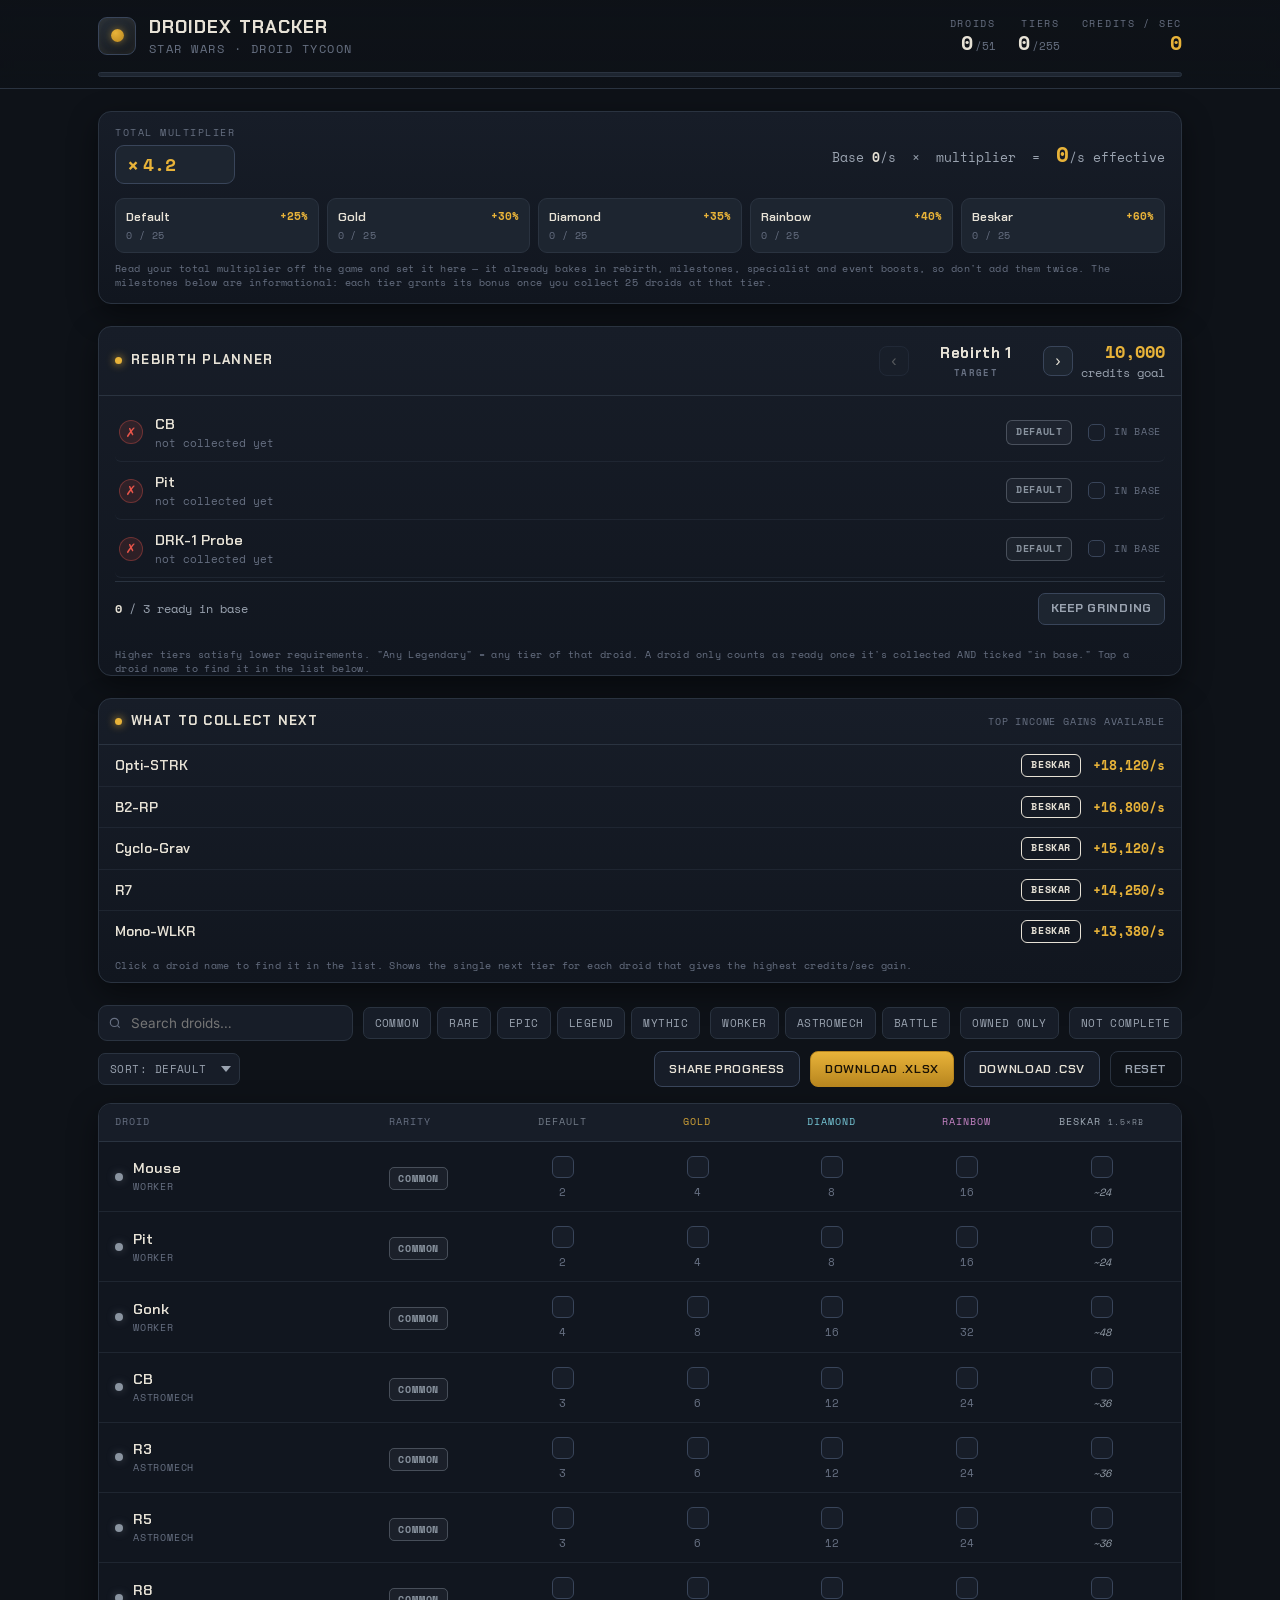
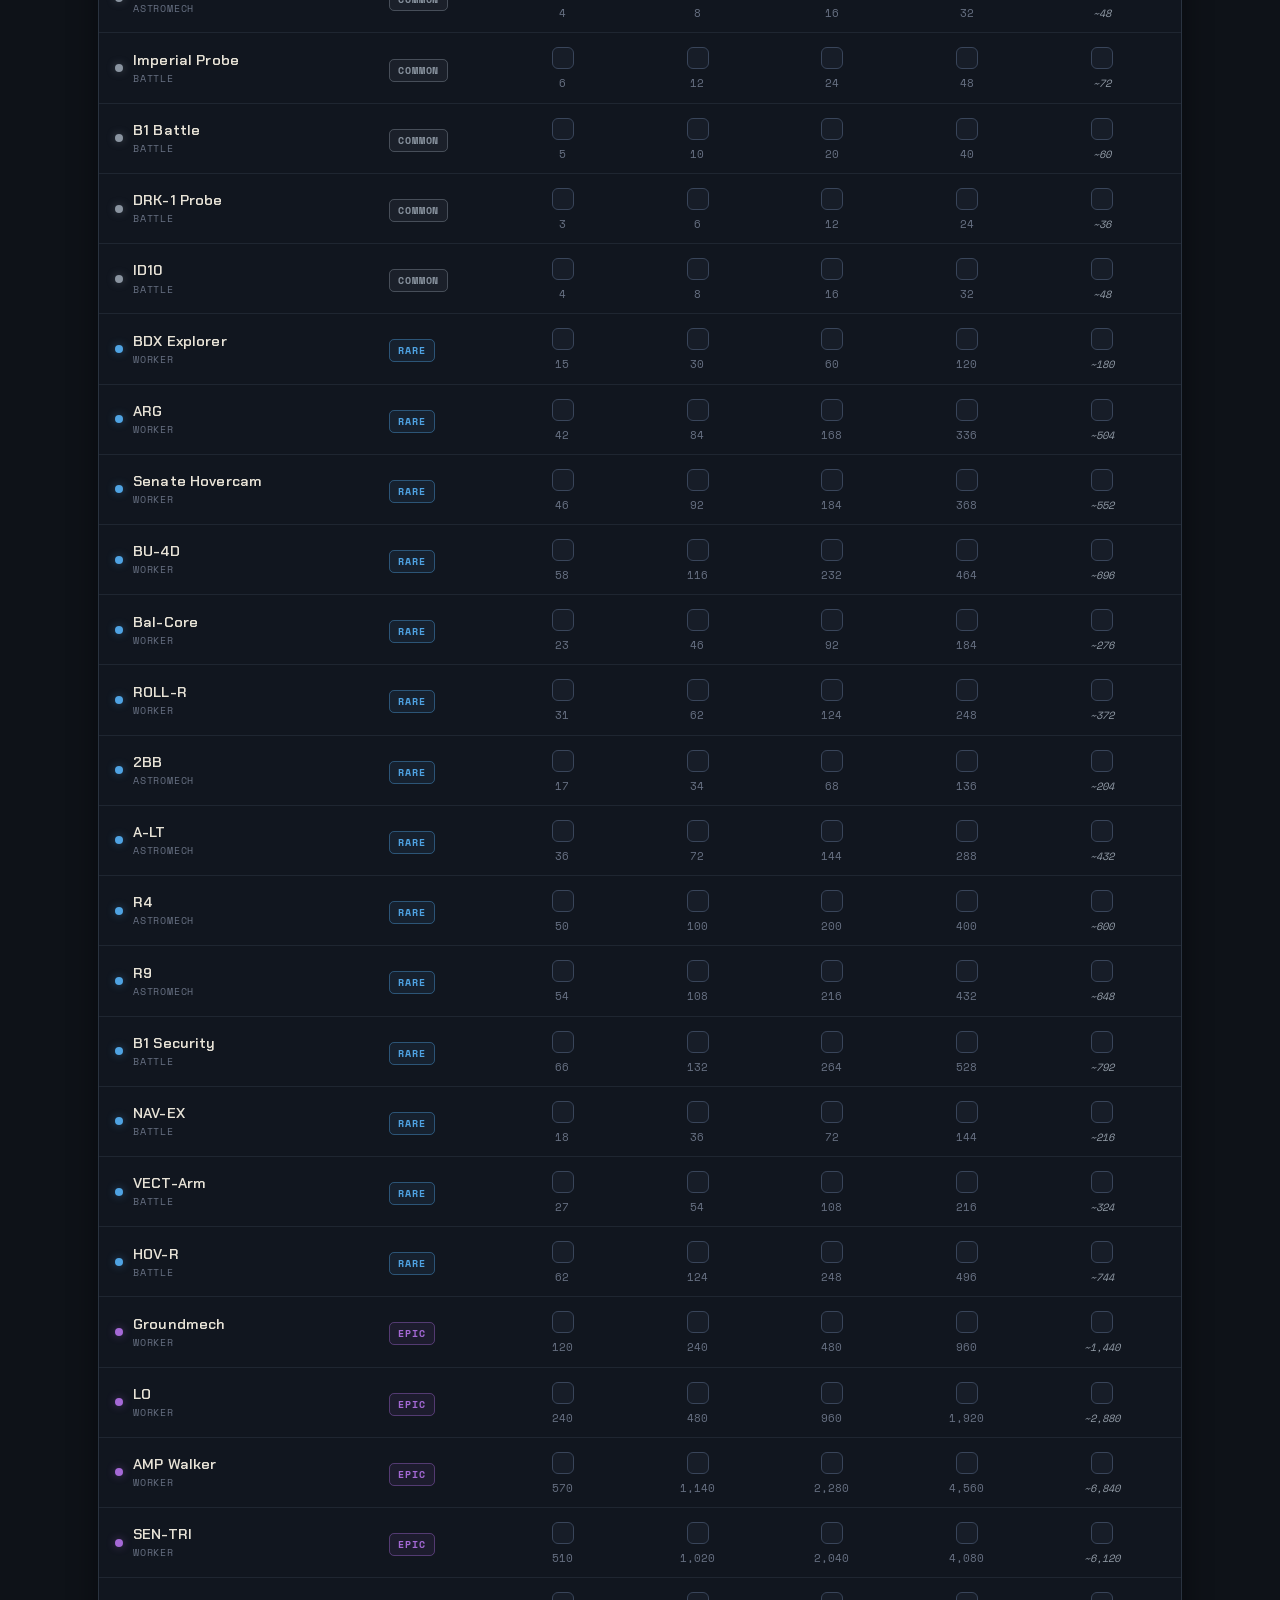
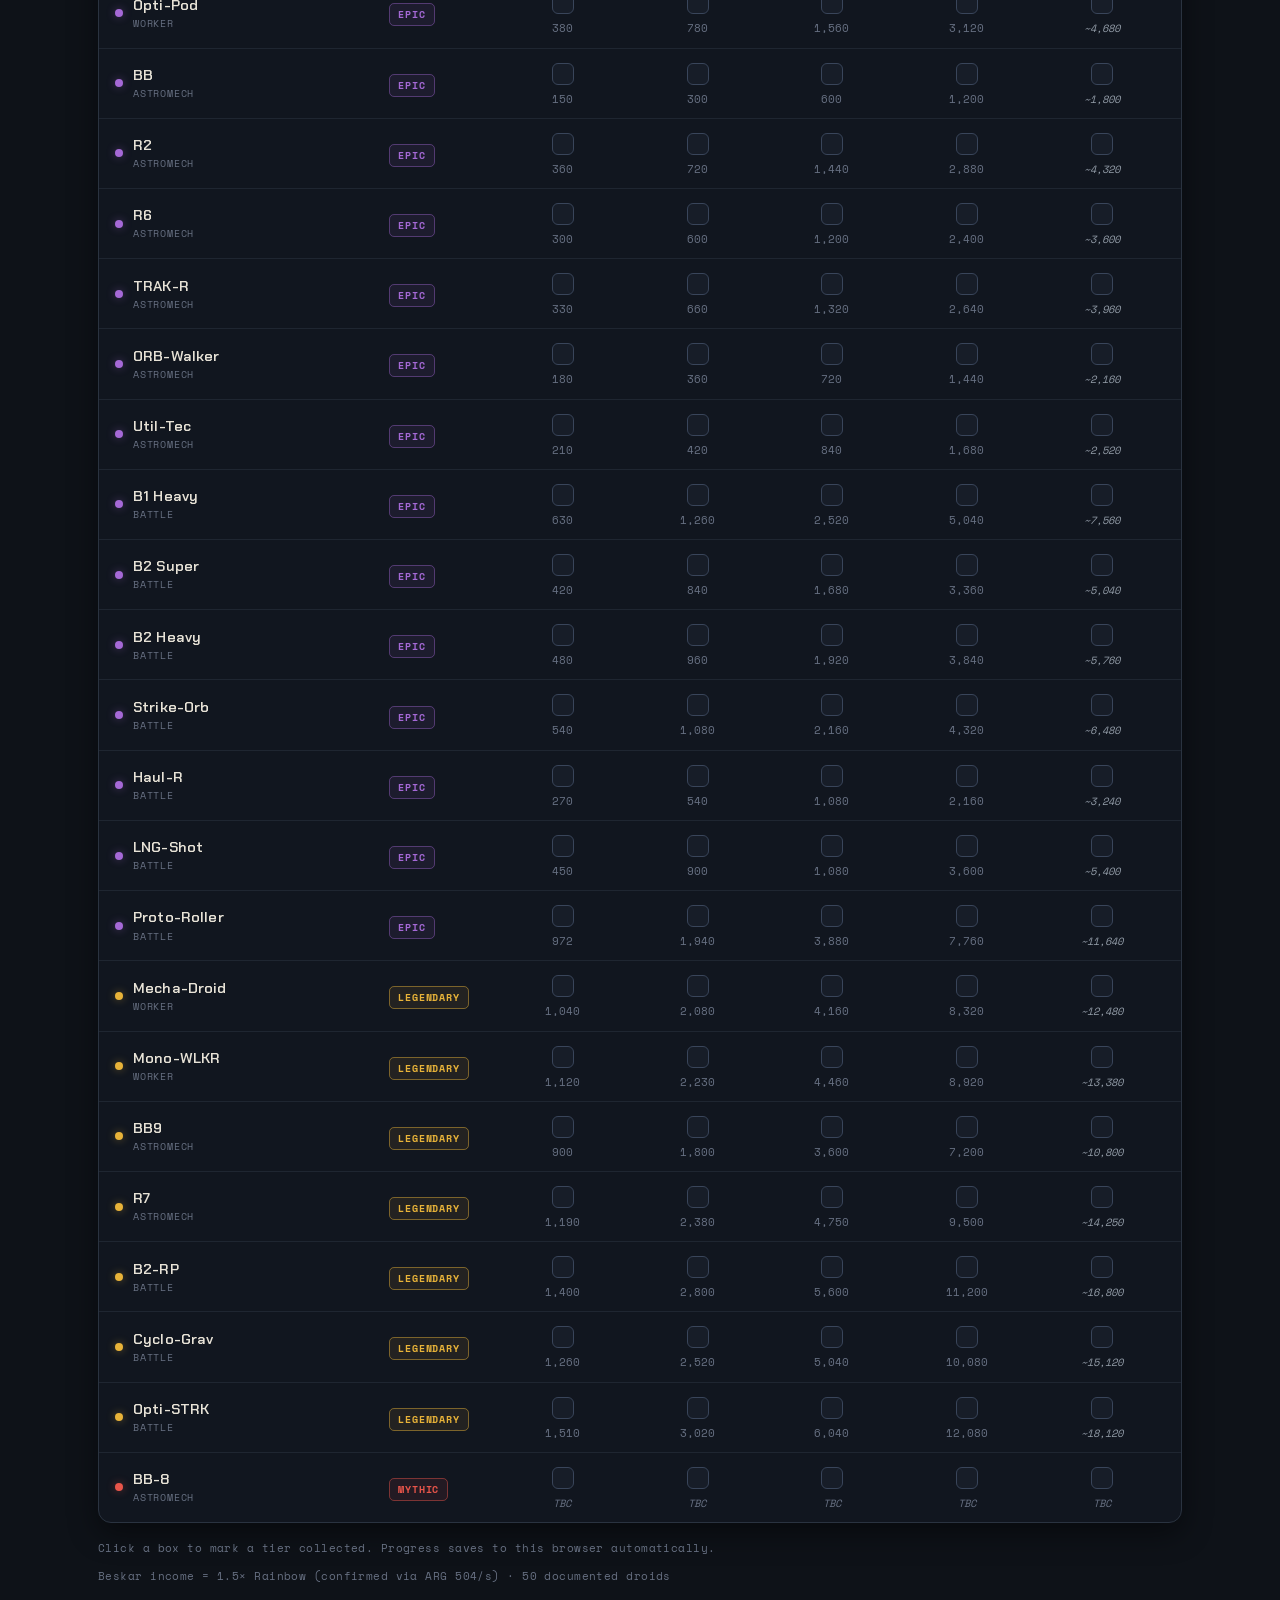
==== commit dae62958: "fix(droidex): not-complete filter hides fully-collected droids only Was: exclude any droid with at l" ====
--- a/droidex/index.html
+++ b/droidex/index.html
@@ -303,7 +303,7 @@
       <button class="chip" data-type="Battle">Battle</button>
     </div>
     <button class="chip" id="owned-toggle" data-on="false">Owned only</button>
-    <button class="chip" id="unowned-toggle" data-on="false">Unowned only</button>
+    <button class="chip" id="unowned-toggle" data-on="false">Not complete</button>
     <select class="chip" id="sort-select">
       <option value="default">Sort: Default</option>
       <option value="income-desc">Income ↓</option>
@@ -414,7 +414,7 @@
   if(filters.rarities.size && !filters.rarities.has(d[2])) return false;
   if(filters.types.size && !filters.types.has(d[1])) return false;
   if(filters.ownedOnly && !ownedAny(i)) return false;
-  if(filters.unownedOnly && ownedAny(i)) return false;
+  if(filters.unownedOnly && TIERS.every(t=>has(i,t))) return false;
   return true;
 }
 function render(){
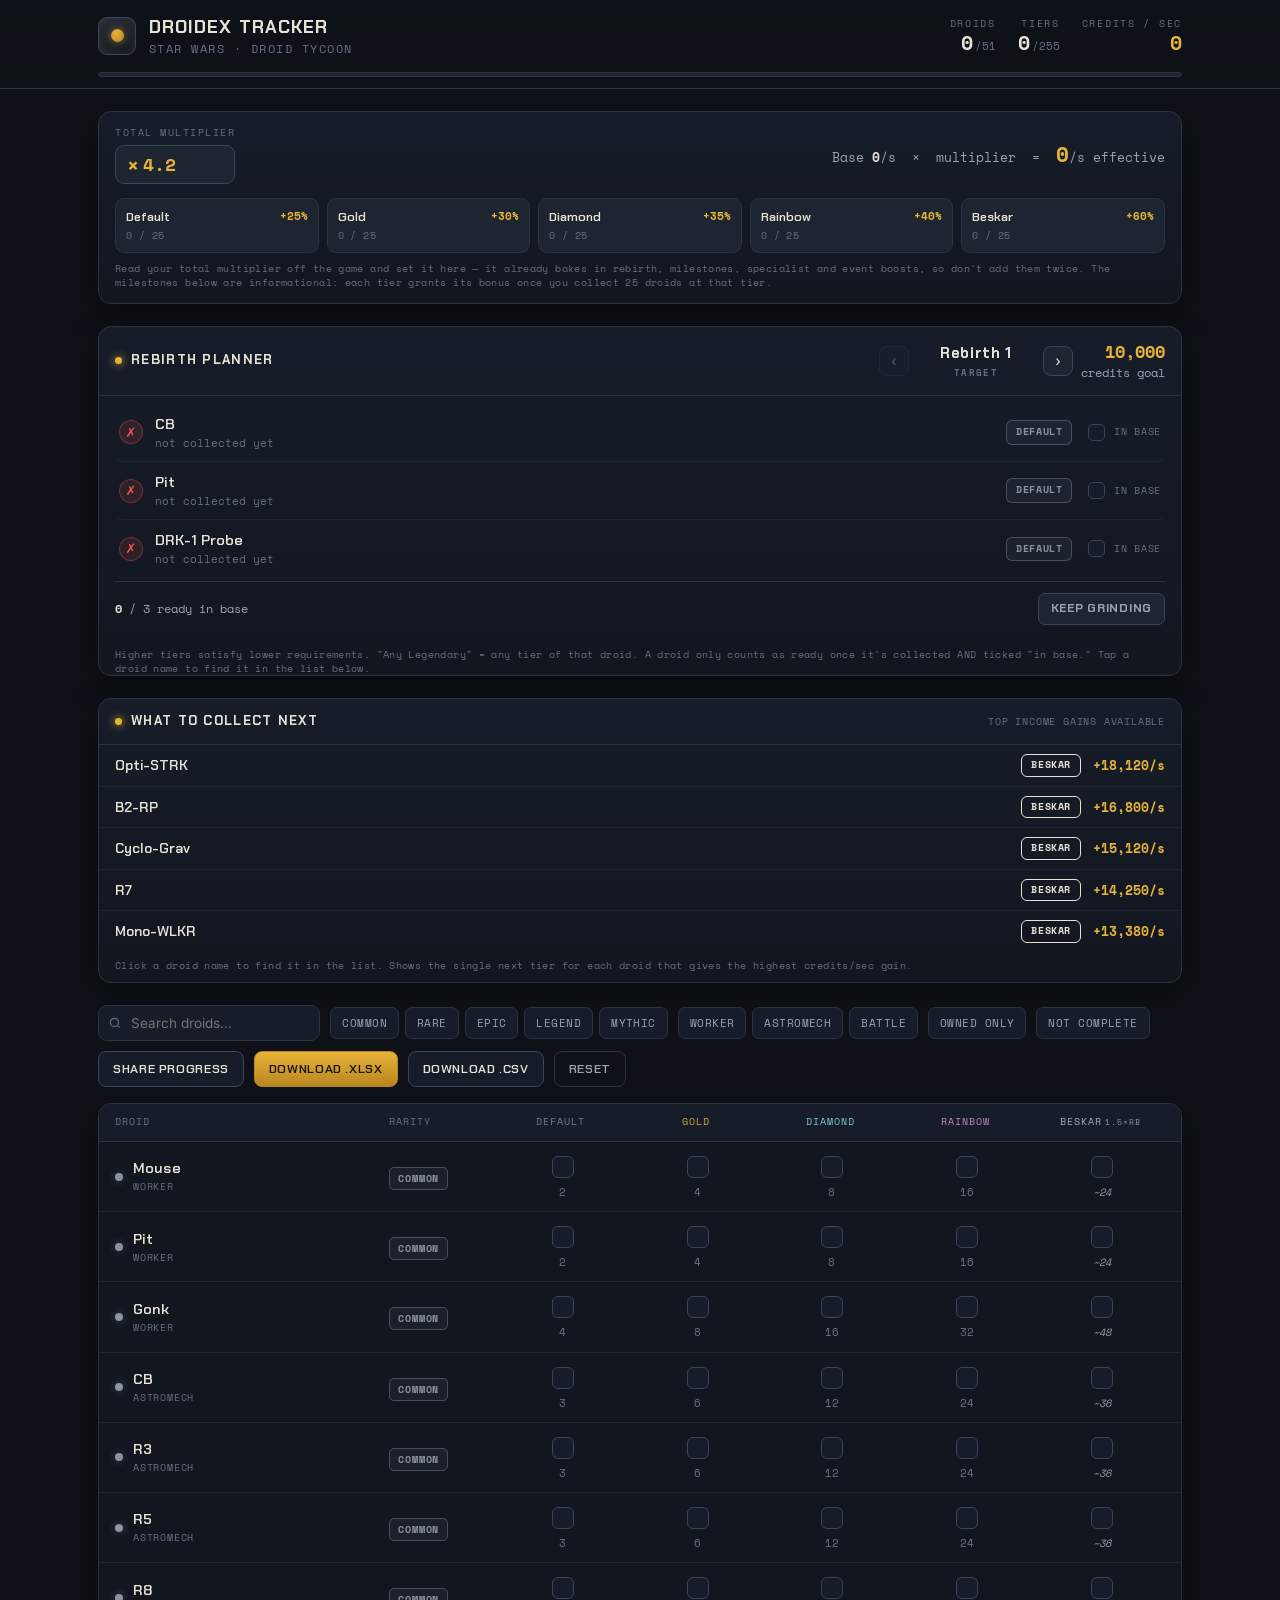
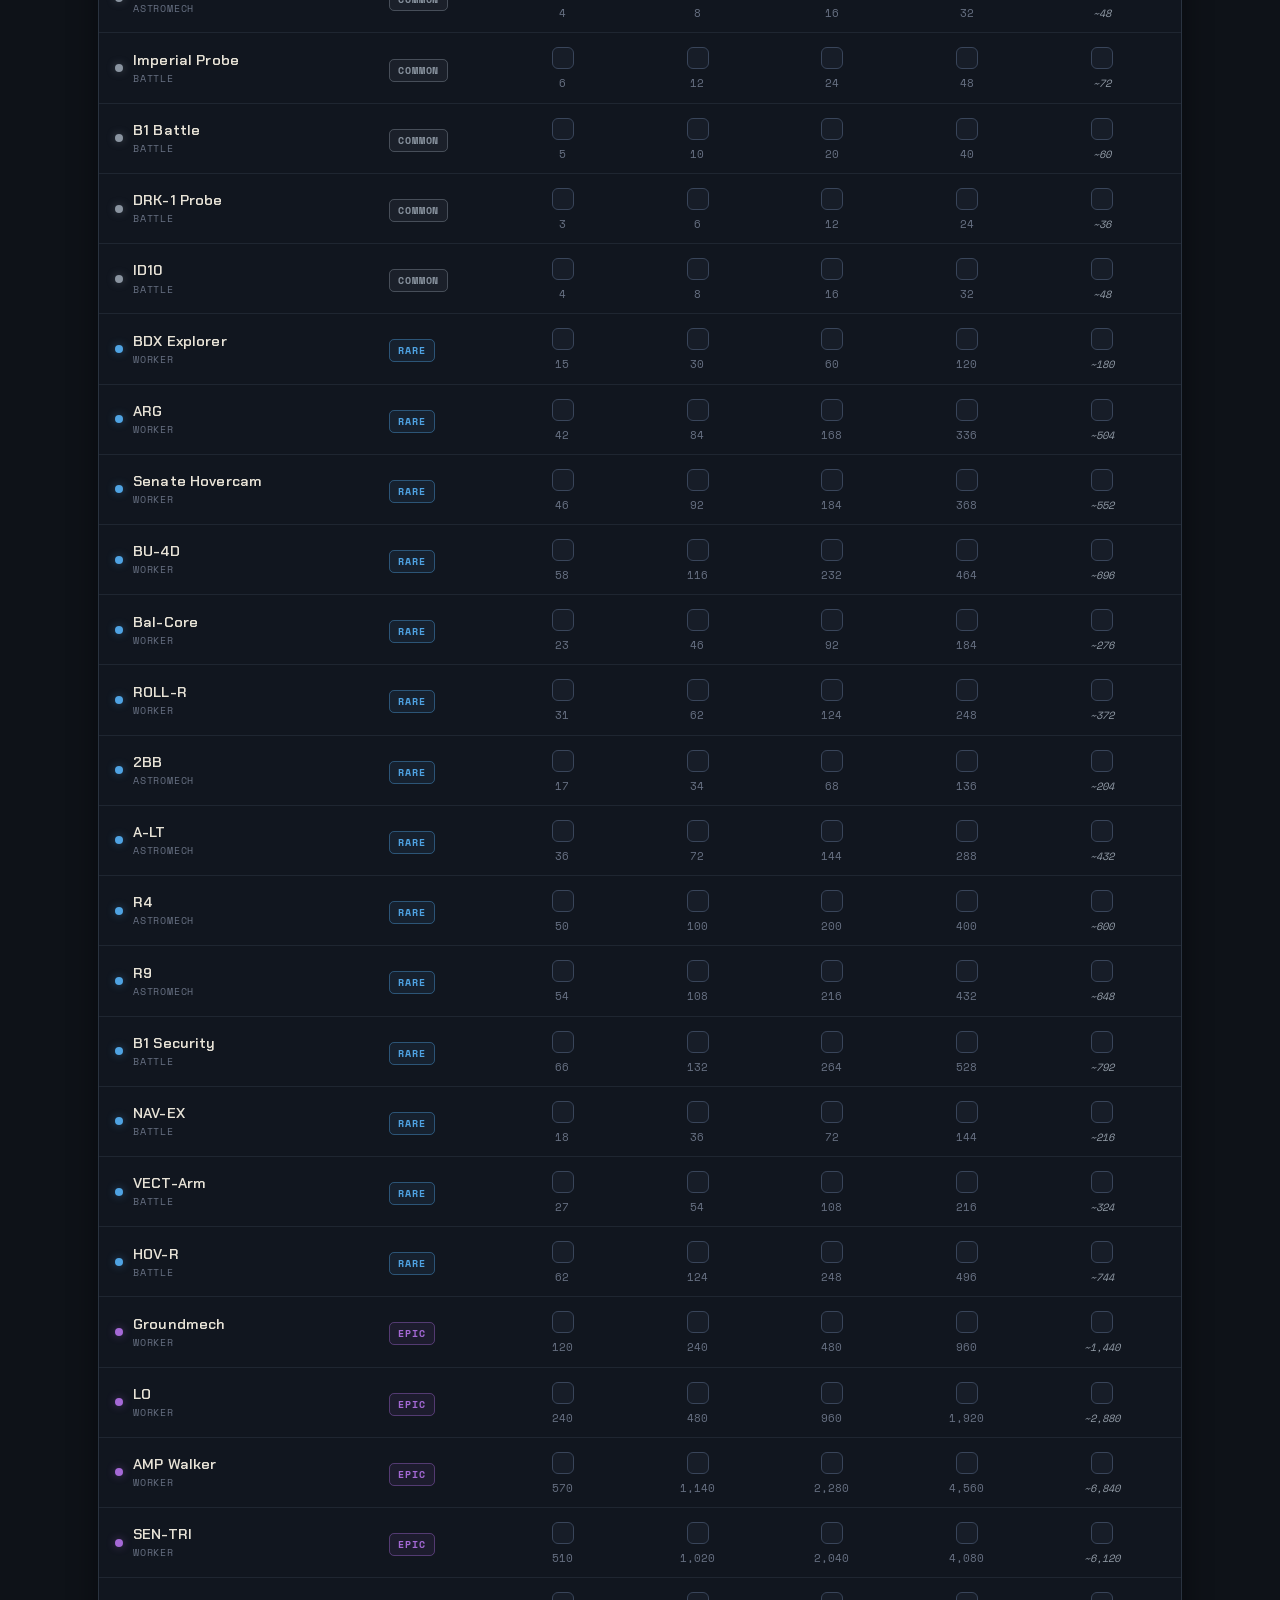
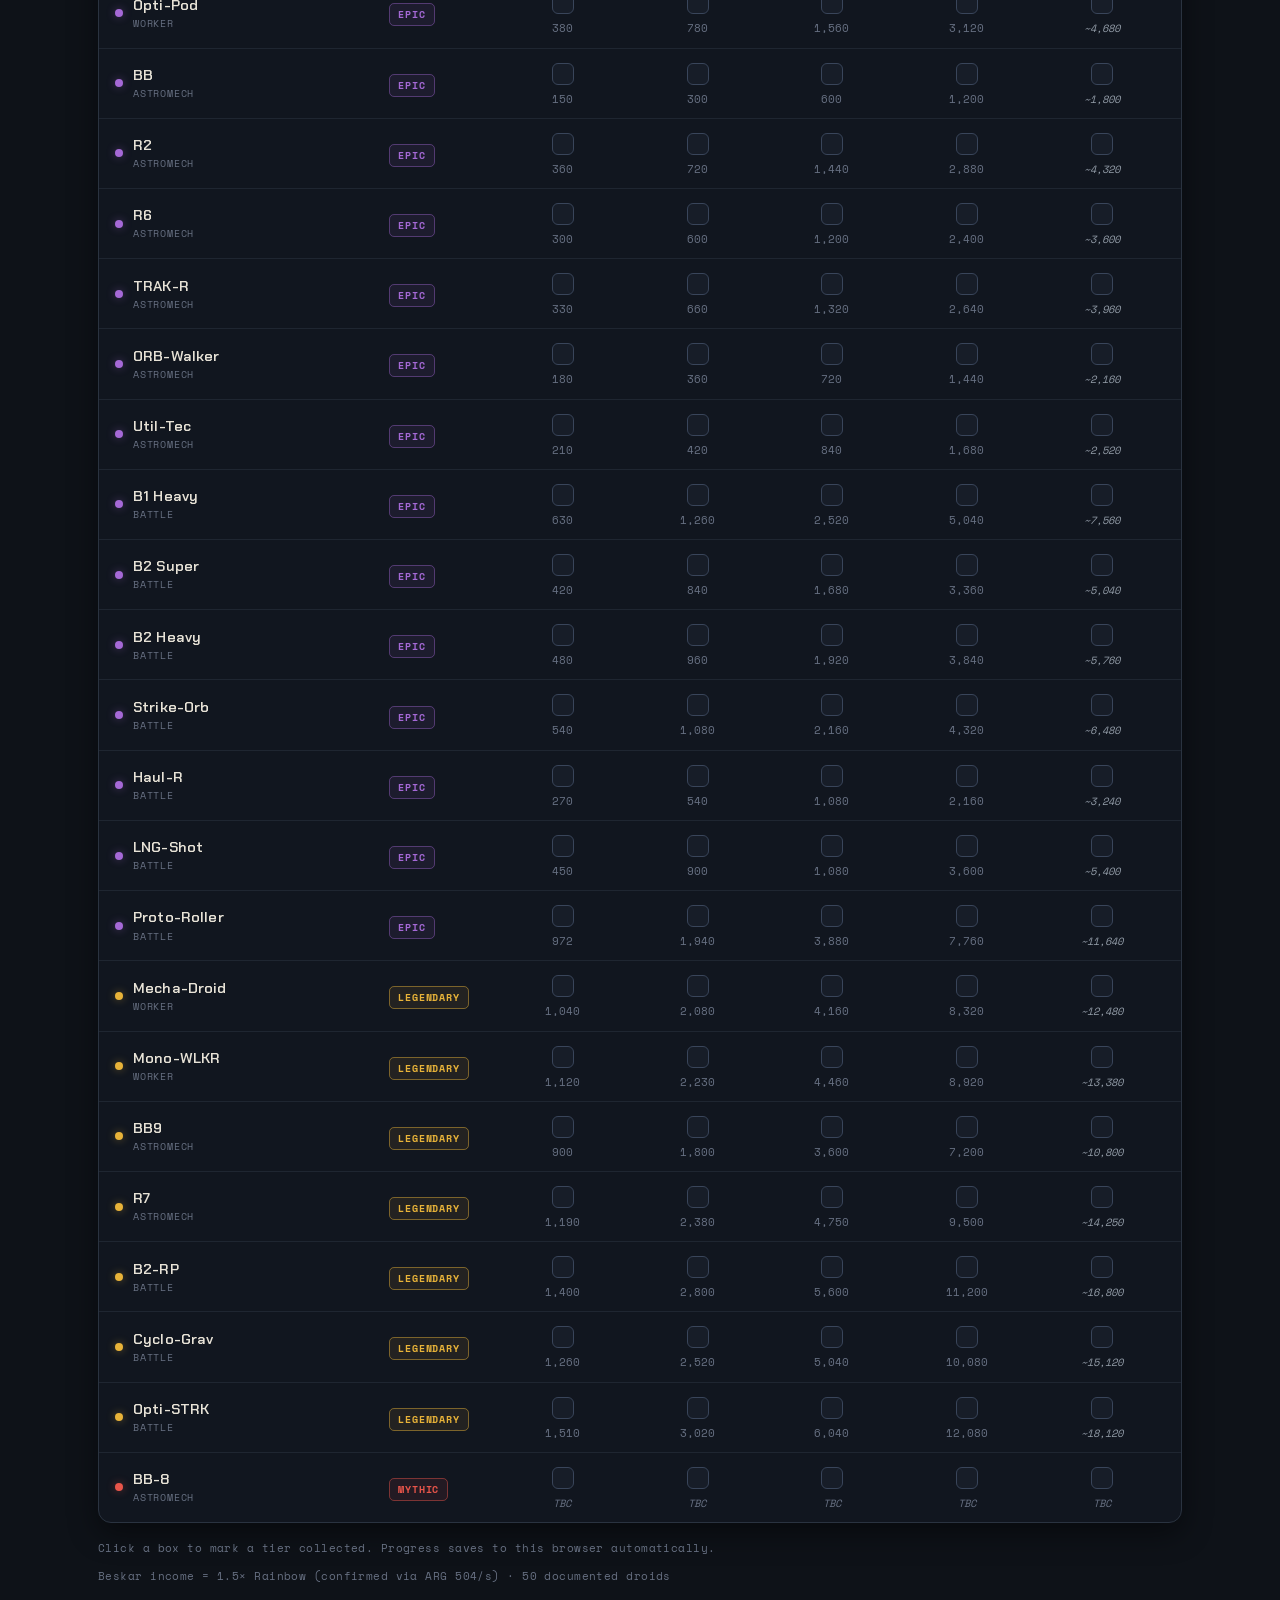
==== commit 9884afd9: "feat(droidex): Excel-style column-header sort, replace dropdown Click header = sort, click again = r" ====
--- a/droidex/index.html
+++ b/droidex/index.html
@@ -90,6 +90,15 @@
   .thead .tier:nth-child(5){color:rgba(127,215,232,.9)}
   .thead .tier:nth-child(6){color:rgba(217,143,214,.9)}
   .thead .tier:nth-child(7){color:rgba(185,196,208,.85)}
+  .th-sort{cursor:pointer; user-select:none; display:flex; align-items:center; gap:3px; white-space:nowrap}
+  .th-sort.tier{justify-content:center}
+  .th-sort:hover{color:var(--ink)}
+  .sort-ind{font-size:8px; opacity:.25; transition:opacity .1s; line-height:1; flex:0 0 auto}
+  .th-sort:hover .sort-ind{opacity:.5}
+  .th-sort.sort-asc .sort-ind::after{content:"↑"; opacity:1}
+  .th-sort.sort-desc .sort-ind::after{content:"↓"; opacity:1}
+  .th-sort.sort-asc,.th-sort.sort-desc{color:var(--ink)}
+  .th-sort.sort-asc .sort-ind,.th-sort.sort-desc .sort-ind{opacity:1}
   .row{display:grid; grid-template-columns:minmax(0,2.1fr) .8fr repeat(5, minmax(0,1fr)); gap:8px; padding:11px 16px; align-items:center; border-bottom:1px solid rgba(42,51,64,.55); transition:background .12s}
   .row:last-child{border-bottom:none}
   .row:hover{background:rgba(29,37,48,.5)}
@@ -304,13 +313,6 @@
     </div>
     <button class="chip" id="owned-toggle" data-on="false">Owned only</button>
     <button class="chip" id="unowned-toggle" data-on="false">Not complete</button>
-    <select class="chip" id="sort-select">
-      <option value="default">Sort: Default</option>
-      <option value="income-desc">Income ↓</option>
-      <option value="income-asc">Income ↑</option>
-      <option value="name">Name A–Z</option>
-      <option value="complete">Complete first</option>
-    </select>
     <div class="spacer"></div>
     <button class="btn" id="share-btn">Share progress</button>
     <button class="btn primary" id="dl-xlsx">Download .xlsx</button>
@@ -320,9 +322,13 @@
 
   <div class="manifest">
     <div class="thead">
-      <div>Droid</div><div>Rarity</div>
-      <div class="tier">Default</div><div class="tier">Gold</div><div class="tier">Diamond</div><div class="tier">Rainbow</div>
-      <div class="tier">Beskar <em>1.5×RB</em></div>
+      <div class="th-sort" data-col="name">Droid <span class="sort-ind"></span></div>
+      <div class="th-sort" data-col="rarity">Rarity <span class="sort-ind"></span></div>
+      <div class="th-sort tier" data-col="default">Default <span class="sort-ind"></span></div>
+      <div class="th-sort tier" data-col="gold">Gold <span class="sort-ind"></span></div>
+      <div class="th-sort tier" data-col="diamond">Diamond <span class="sort-ind"></span></div>
+      <div class="th-sort tier" data-col="rainbow">Rainbow <span class="sort-ind"></span></div>
+      <div class="th-sort tier" data-col="beskar">Beskar <em>1.5×RB</em> <span class="sort-ind"></span></div>
     </div>
     <div class="rows" id="rows"></div>
   </div>
@@ -383,7 +389,7 @@
 let saveTimer;
 function flashSaved(){ const el=document.getElementById("saved"); el.classList.add("show"); clearTimeout(saveTimer); saveTimer=setTimeout(()=>el.classList.remove("show"),1100); }
 
-const filters={q:"",rarities:new Set(),types:new Set(),ownedOnly:false,unownedOnly:false,sort:"default"};
+const filters={q:"",rarities:new Set(),types:new Set(),ownedOnly:false,unownedOnly:false,sortCol:null,sortDir:1};
 const css=getComputedStyle(document.documentElement);
 const fmt=n=>n.toLocaleString("en-US");
 function has(i,t){ return !!(state[i] && state[i][t]); }
@@ -395,18 +401,27 @@
 
 const rowsEl=document.getElementById("rows");
 const TOTAL_TIERS=DROIDS.length*TIERS.length;
+const RARITY_RANK={Common:0,Rare:1,Epic:2,Legendary:3,Mythic:4};
 function getSortedIndices(){
   const idx=DROIDS.map((_,i)=>i);
-  switch(filters.sort){
-    case"income-desc": return idx.sort((a,b)=>bestTierIncome(b)-bestTierIncome(a));
-    case"income-asc":  return idx.sort((a,b)=>bestTierIncome(a)-bestTierIncome(b));
-    case"name":        return idx.sort((a,b)=>DROIDS[a][0].localeCompare(DROIDS[b][0]));
-    case"complete":    return idx.sort((a,b)=>{
-      const ca=TIERS.every(t=>has(a,t))?0:1, cb=TIERS.every(t=>has(b,t))?0:1;
-      return ca-cb;
-    });
-    default: return idx;
-  }
+  const col=filters.sortCol, dir=filters.sortDir;
+  if(!col) return idx;
+  return idx.sort((a,b)=>{
+    if(col==="name") return dir*DROIDS[a][0].localeCompare(DROIDS[b][0]);
+    if(col==="rarity") return dir*(RARITY_RANK[DROIDS[b][2]]-RARITY_RANK[DROIDS[a][2]]);
+    const va=tierIncome(DROIDS[a],col), vb=tierIncome(DROIDS[b],col);
+    if(va===null&&vb===null) return 0;
+    if(va===null) return 1;
+    if(vb===null) return -1;
+    return dir*(vb-va);
+  });
+}
+function updateSortHeaders(){
+  document.querySelectorAll(".th-sort").forEach(el=>{
+    const active=el.dataset.col===filters.sortCol;
+    el.classList.toggle("sort-asc", active&&filters.sortDir===1);
+    el.classList.toggle("sort-desc",active&&filters.sortDir===-1);
+  });
 }
 function passesFilter(i){
   const d=DROIDS[i];
@@ -654,8 +669,21 @@
   const i=+cb.dataset.i; deployed[i]=cb.checked; if(!deployed[i]) delete deployed[i]; save(); renderPlanner();
 });
 
-// sort select
-document.getElementById("sort-select").addEventListener("change",e=>{ filters.sort=e.target.value; render(); });
+// column header sort
+document.querySelectorAll(".th-sort").forEach(el=>{
+  el.addEventListener("click",()=>{
+    const col=el.dataset.col;
+    if(filters.sortCol===col){
+      if(filters.sortDir===1) filters.sortDir=-1;
+      else { filters.sortCol=null; filters.sortDir=1; }
+    } else {
+      filters.sortCol=col;
+      filters.sortDir=1;
+    }
+    updateSortHeaders();
+    render();
+  });
+});
 
 // next-panel click → scroll to droid
 document.getElementById("next-list").addEventListener("click",e=>{
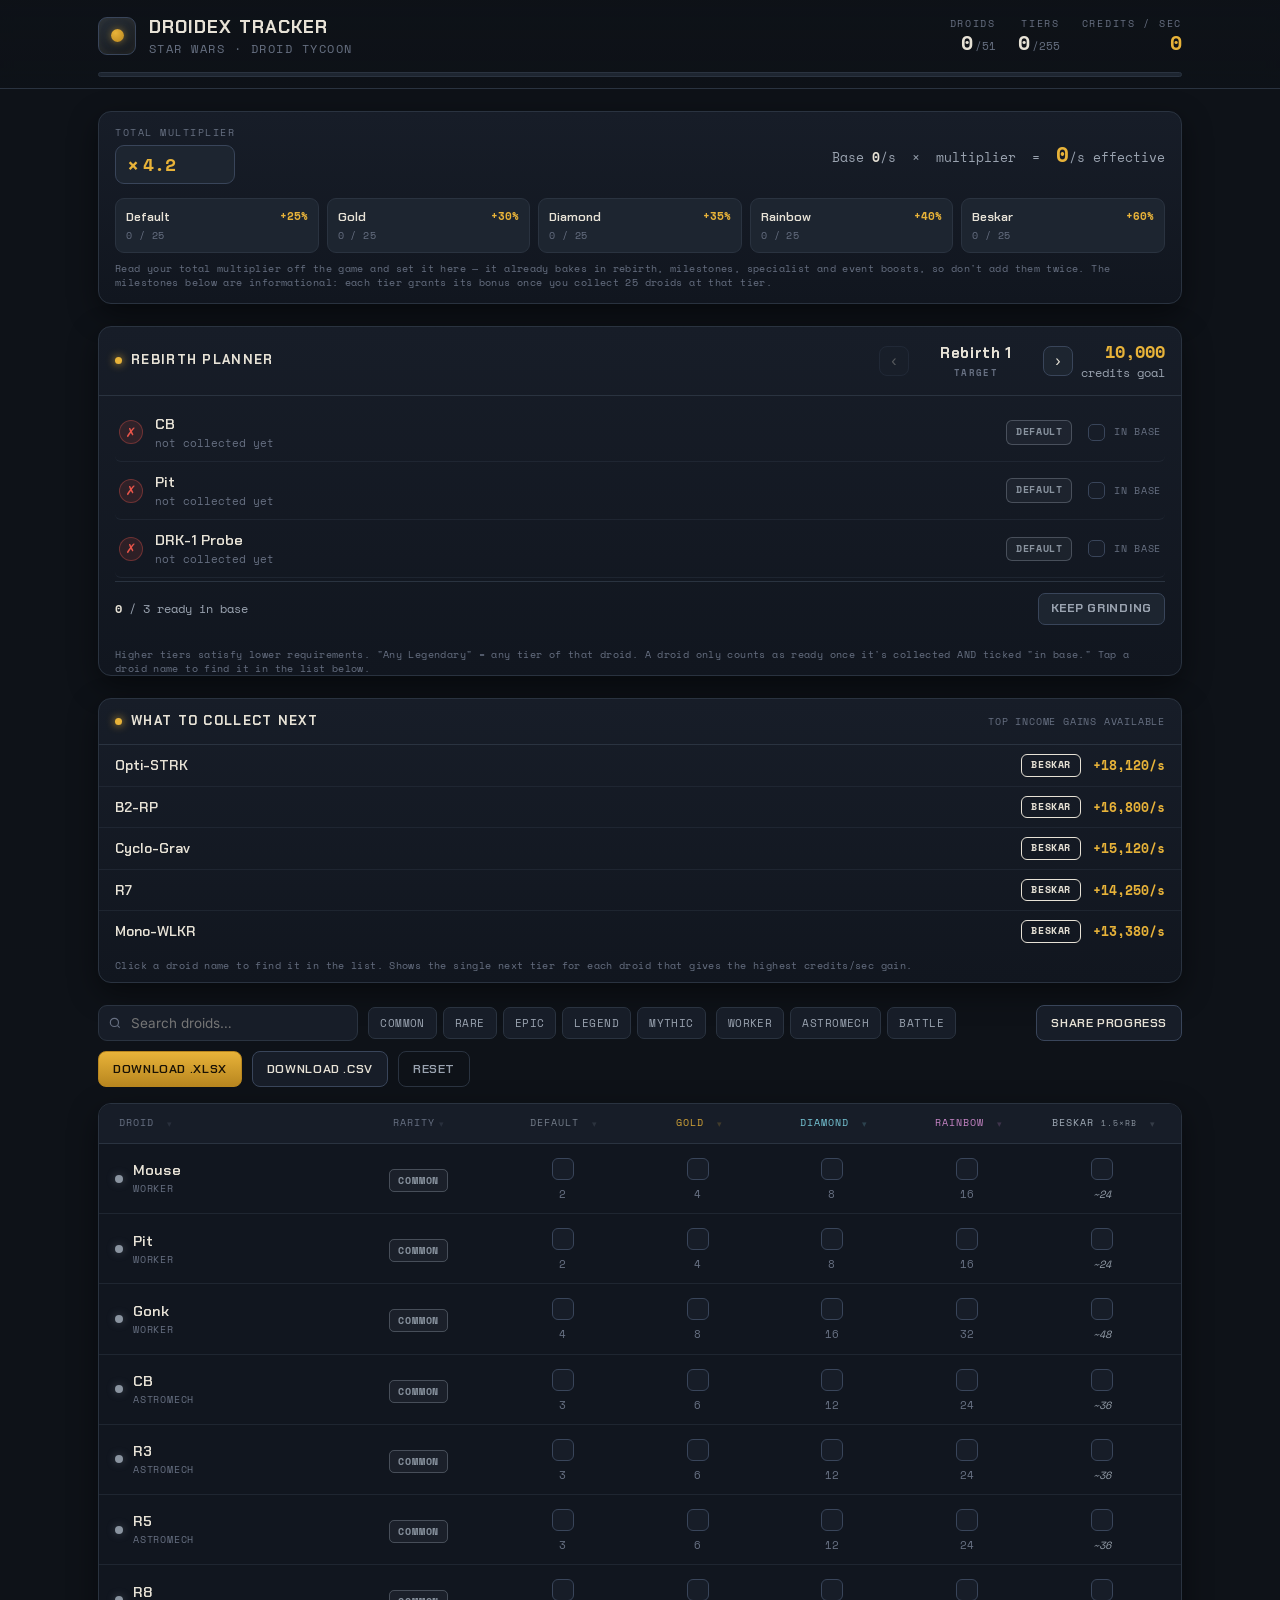
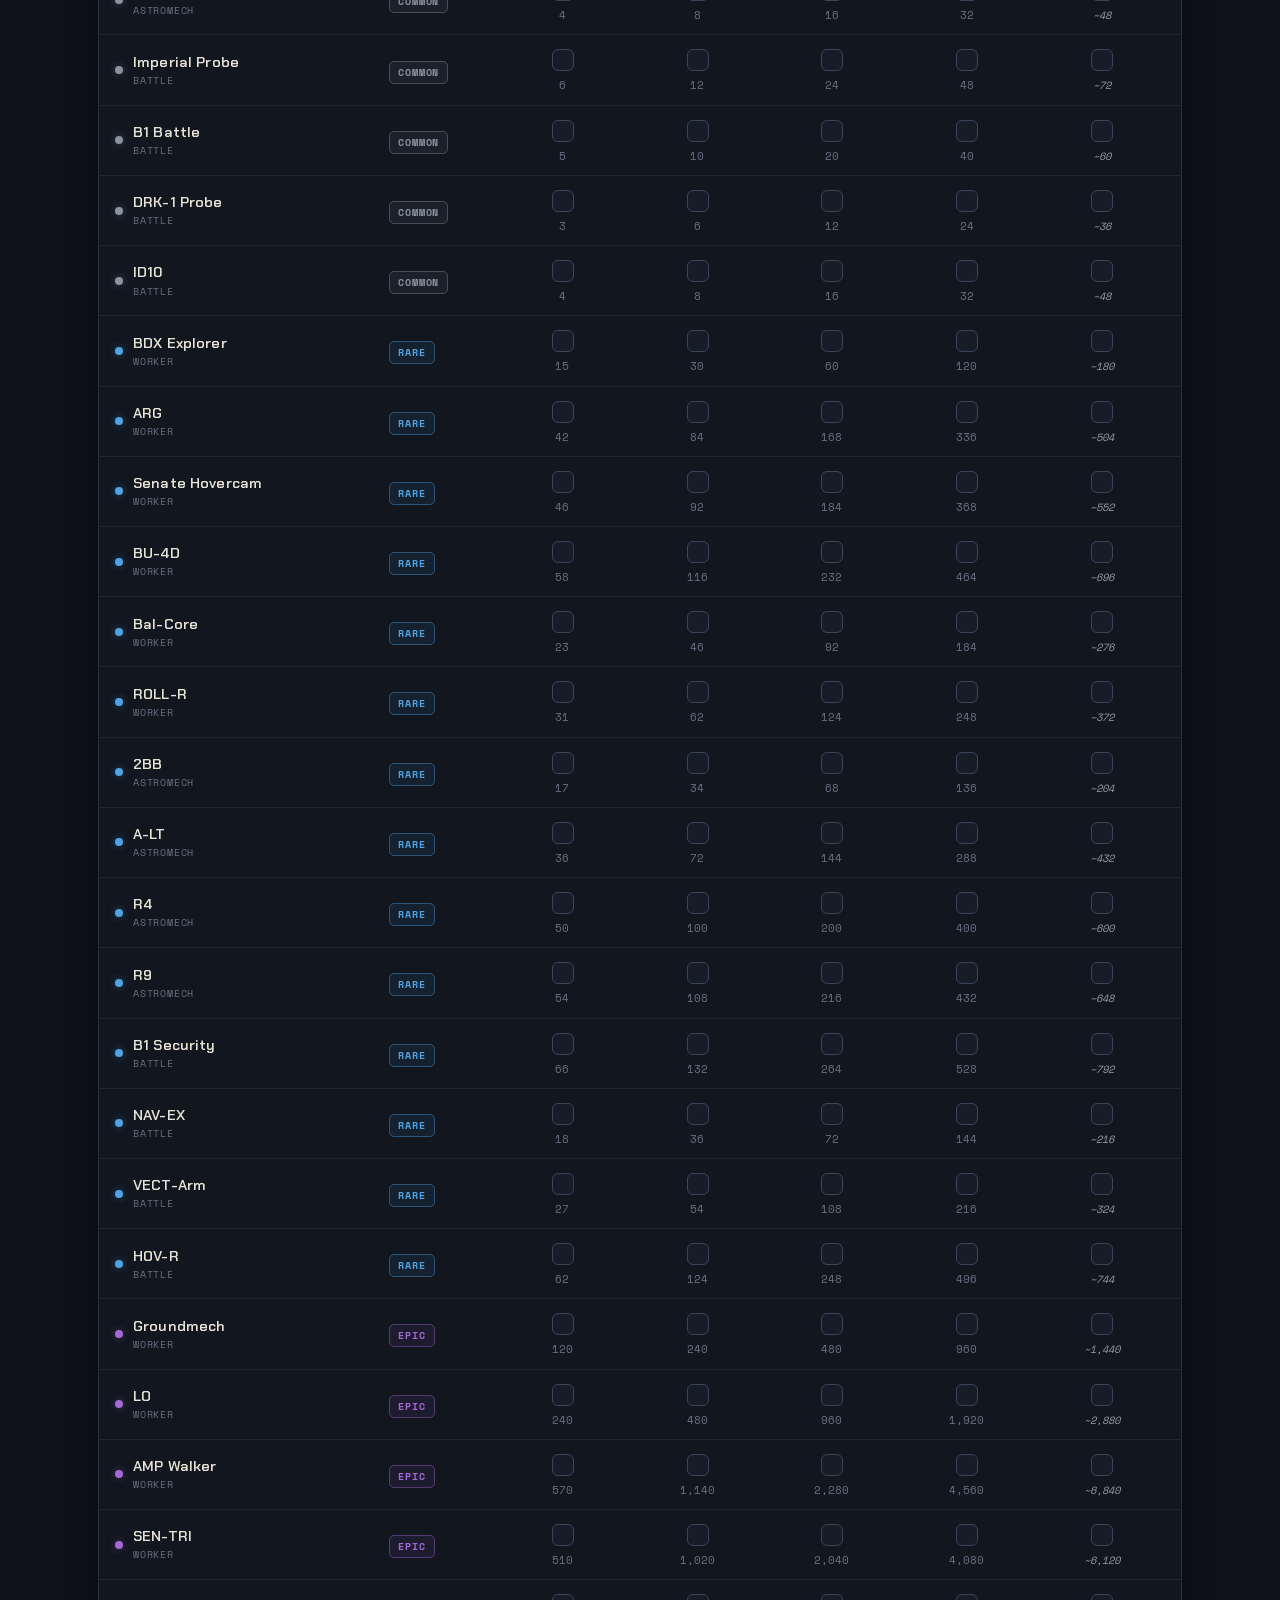
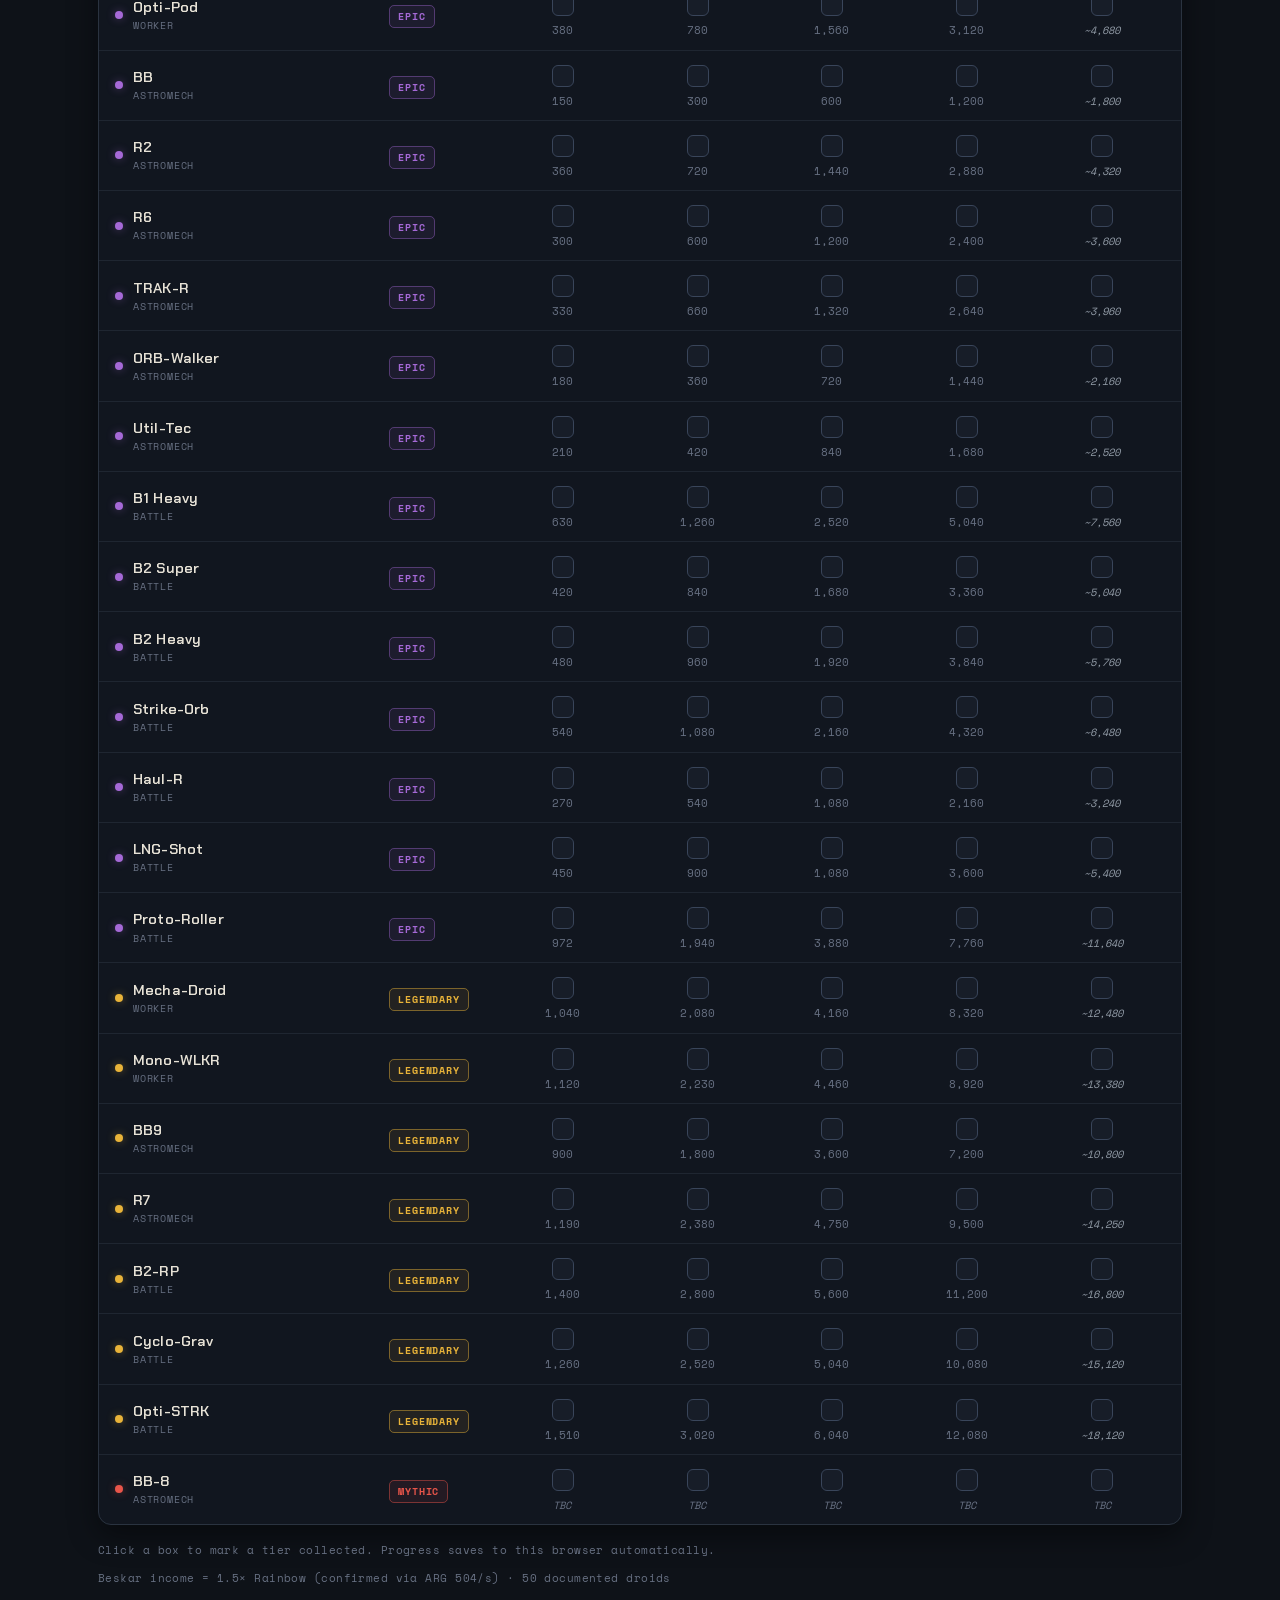
==== commit 4b0a004f: "feat(droidex): Excel AutoFilter dropdowns on all column headers - Each column header gets a ▾ that o" ====
--- a/droidex/index.html
+++ b/droidex/index.html
@@ -90,15 +90,26 @@
   .thead .tier:nth-child(5){color:rgba(127,215,232,.9)}
   .thead .tier:nth-child(6){color:rgba(217,143,214,.9)}
   .thead .tier:nth-child(7){color:rgba(185,196,208,.85)}
-  .th-sort{cursor:pointer; user-select:none; display:flex; align-items:center; gap:3px; white-space:nowrap}
-  .th-sort.tier{justify-content:center}
-  .th-sort:hover{color:var(--ink)}
-  .sort-ind{font-size:8px; opacity:.25; transition:opacity .1s; line-height:1; flex:0 0 auto}
-  .th-sort:hover .sort-ind{opacity:.5}
-  .th-sort.sort-asc .sort-ind::after{content:"↑"; opacity:1}
-  .th-sort.sort-desc .sort-ind::after{content:"↓"; opacity:1}
-  .th-sort.sort-asc,.th-sort.sort-desc{color:var(--ink)}
-  .th-sort.sort-asc .sort-ind,.th-sort.sort-desc .sort-ind{opacity:1}
+  .th-col{cursor:pointer;user-select:none;display:flex;align-items:center;gap:4px;white-space:nowrap;padding:1px 0}
+  .th-col.tier{justify-content:center}
+  .th-col:hover{color:var(--ink)}
+  .th-col.af-sorted{color:var(--ink)}
+  .th-sort-arrow{font-size:9px;opacity:0;flex:0 0 auto;line-height:1;color:var(--gold)}
+  .th-filter-dot{width:5px;height:5px;border-radius:50%;background:var(--gold);opacity:0;flex:0 0 auto}
+  .th-chevron{font-size:9px;opacity:.22;flex:0 0 auto;transition:opacity .1s;line-height:1}
+  .th-col:hover .th-chevron{opacity:.55}
+  .th-col.af-active .th-chevron{opacity:.85;color:var(--gold)}
+  .th-col.af-sorted .th-sort-arrow{opacity:1}
+  .th-col.af-filtered .th-filter-dot{opacity:1}
+  .af-drop{position:fixed;z-index:9999;background:#1a2130;border:1px solid rgba(255,255,255,.09);border-radius:10px;box-shadow:0 10px 36px rgba(0,0,0,.55);min-width:180px;padding:5px;display:none}
+  .af-drop.open{display:block}
+  .af-section{font-family:var(--mono);font-size:9px;letter-spacing:.1em;text-transform:uppercase;color:var(--ink-faint);padding:5px 10px 2px}
+  .af-item{display:block;width:100%;text-align:left;padding:7px 10px;font-family:var(--mono);font-size:11px;letter-spacing:.04em;border:none;background:transparent;color:var(--ink-dim);cursor:pointer;border-radius:6px;transition:background .1s,color .1s;white-space:nowrap}
+  .af-item:hover{background:rgba(255,255,255,.07);color:var(--ink)}
+  .af-item.af-on{color:var(--gold)}
+  .af-item.af-on:hover{background:rgba(232,179,57,.1)}
+  .af-sep{height:1px;background:var(--line);margin:4px 5px}
+  .af-item.af-clear{color:var(--ink-faint);font-size:10.5px}
   .row{display:grid; grid-template-columns:minmax(0,2.1fr) .8fr repeat(5, minmax(0,1fr)); gap:8px; padding:11px 16px; align-items:center; border-bottom:1px solid rgba(42,51,64,.55); transition:background .12s}
   .row:last-child{border-bottom:none}
   .row:hover{background:rgba(29,37,48,.5)}
@@ -311,8 +322,6 @@
       <button class="chip" data-type="Astromech">Astromech</button>
       <button class="chip" data-type="Battle">Battle</button>
     </div>
-    <button class="chip" id="owned-toggle" data-on="false">Owned only</button>
-    <button class="chip" id="unowned-toggle" data-on="false">Not complete</button>
     <div class="spacer"></div>
     <button class="btn" id="share-btn">Share progress</button>
     <button class="btn primary" id="dl-xlsx">Download .xlsx</button>
@@ -320,15 +329,16 @@
     <button class="btn ghost" id="reset">Reset</button>
   </div>
 
+  <div class="af-drop" id="af-drop"></div>
   <div class="manifest">
     <div class="thead">
-      <div class="th-sort" data-col="name">Droid <span class="sort-ind"></span></div>
-      <div class="th-sort" data-col="rarity">Rarity <span class="sort-ind"></span></div>
-      <div class="th-sort tier" data-col="default">Default <span class="sort-ind"></span></div>
-      <div class="th-sort tier" data-col="gold">Gold <span class="sort-ind"></span></div>
-      <div class="th-sort tier" data-col="diamond">Diamond <span class="sort-ind"></span></div>
-      <div class="th-sort tier" data-col="rainbow">Rainbow <span class="sort-ind"></span></div>
-      <div class="th-sort tier" data-col="beskar">Beskar <em>1.5×RB</em> <span class="sort-ind"></span></div>
+      <div class="th-col" data-col="name"><span class="th-sort-arrow"></span><span class="th-label">Droid</span><span class="th-filter-dot"></span><span class="th-chevron">▾</span></div>
+      <div class="th-col" data-col="rarity"><span class="th-sort-arrow"></span><span class="th-label">Rarity</span><span class="th-chevron">▾</span></div>
+      <div class="th-col tier" data-col="default"><span class="th-sort-arrow"></span><span class="th-label">Default</span><span class="th-filter-dot"></span><span class="th-chevron">▾</span></div>
+      <div class="th-col tier" data-col="gold"><span class="th-sort-arrow"></span><span class="th-label">Gold</span><span class="th-filter-dot"></span><span class="th-chevron">▾</span></div>
+      <div class="th-col tier" data-col="diamond"><span class="th-sort-arrow"></span><span class="th-label">Diamond</span><span class="th-filter-dot"></span><span class="th-chevron">▾</span></div>
+      <div class="th-col tier" data-col="rainbow"><span class="th-sort-arrow"></span><span class="th-label">Rainbow</span><span class="th-filter-dot"></span><span class="th-chevron">▾</span></div>
+      <div class="th-col tier" data-col="beskar"><span class="th-sort-arrow"></span><span class="th-label">Beskar <em>1.5×RB</em></span><span class="th-filter-dot"></span><span class="th-chevron">▾</span></div>
     </div>
     <div class="rows" id="rows"></div>
   </div>
@@ -389,7 +399,7 @@
 let saveTimer;
 function flashSaved(){ const el=document.getElementById("saved"); el.classList.add("show"); clearTimeout(saveTimer); saveTimer=setTimeout(()=>el.classList.remove("show"),1100); }
 
-const filters={q:"",rarities:new Set(),types:new Set(),ownedOnly:false,unownedOnly:false,sortCol:null,sortDir:1};
+const filters={q:"",rarities:new Set(),types:new Set(),rowFilter:"all",tierFilters:{},sortCol:null,sortDir:1};
 const css=getComputedStyle(document.documentElement);
 const fmt=n=>n.toLocaleString("en-US");
 function has(i,t){ return !!(state[i] && state[i][t]); }
@@ -409,18 +419,16 @@
   return idx.sort((a,b)=>{
     if(col==="name") return dir*DROIDS[a][0].localeCompare(DROIDS[b][0]);
     if(col==="rarity") return dir*(RARITY_RANK[DROIDS[b][2]]-RARITY_RANK[DROIDS[a][2]]);
+    if(dir==="uncollected"){
+      const ua=has(a,col)?1:0, ub=has(b,col)?1:0;
+      if(ua!==ub) return ua-ub;
+      const va=tierIncome(DROIDS[a],col), vb=tierIncome(DROIDS[b],col);
+      if(va===null&&vb===null) return 0; if(va===null) return 1; if(vb===null) return -1;
+      return vb-va;
+    }
     const va=tierIncome(DROIDS[a],col), vb=tierIncome(DROIDS[b],col);
-    if(va===null&&vb===null) return 0;
-    if(va===null) return 1;
-    if(vb===null) return -1;
+    if(va===null&&vb===null) return 0; if(va===null) return 1; if(vb===null) return -1;
     return dir*(vb-va);
-  });
-}
-function updateSortHeaders(){
-  document.querySelectorAll(".th-sort").forEach(el=>{
-    const active=el.dataset.col===filters.sortCol;
-    el.classList.toggle("sort-asc", active&&filters.sortDir===1);
-    el.classList.toggle("sort-desc",active&&filters.sortDir===-1);
   });
 }
 function passesFilter(i){
@@ -428,8 +436,12 @@
   if(filters.q && !d[0].toLowerCase().includes(filters.q)) return false;
   if(filters.rarities.size && !filters.rarities.has(d[2])) return false;
   if(filters.types.size && !filters.types.has(d[1])) return false;
-  if(filters.ownedOnly && !ownedAny(i)) return false;
-  if(filters.unownedOnly && TIERS.every(t=>has(i,t))) return false;
+  if(filters.rowFilter==="owned" && !ownedAny(i)) return false;
+  if(filters.rowFilter==="incomplete" && TIERS.every(t=>has(i,t))) return false;
+  for(const [t,f] of Object.entries(filters.tierFilters)){
+    if(f==="collected" && !has(i,t)) return false;
+    if(f==="uncollected" && has(i,t)) return false;
+  }
   return true;
 }
 function render(){
@@ -540,18 +552,6 @@
   });
 }
 wireChips("rarity-chips","rarities"); wireChips("type-chips","types");
-document.getElementById("owned-toggle").addEventListener("click",e=>{
-  filters.ownedOnly=!filters.ownedOnly;
-  e.target.setAttribute("aria-pressed",filters.ownedOnly);
-  if(filters.ownedOnly){ filters.unownedOnly=false; document.getElementById("unowned-toggle").setAttribute("aria-pressed","false"); }
-  render();
-});
-document.getElementById("unowned-toggle").addEventListener("click",e=>{
-  filters.unownedOnly=!filters.unownedOnly;
-  e.target.setAttribute("aria-pressed",filters.unownedOnly);
-  if(filters.unownedOnly){ filters.ownedOnly=false; document.getElementById("owned-toggle").setAttribute("aria-pressed","false"); }
-  render();
-});
 document.getElementById("reset").addEventListener("click",()=>{ if(!confirm("Clear all tracked droids? This can't be undone.")) return; state={}; deployed={}; save(); render(); });
 
 function buildRows(){
@@ -669,21 +669,108 @@
   const i=+cb.dataset.i; deployed[i]=cb.checked; if(!deployed[i]) delete deployed[i]; save(); renderPlanner();
 });
 
-// column header sort
-document.querySelectorAll(".th-sort").forEach(el=>{
-  el.addEventListener("click",()=>{
-    const col=el.dataset.col;
-    if(filters.sortCol===col){
-      if(filters.sortDir===1) filters.sortDir=-1;
-      else { filters.sortCol=null; filters.sortDir=1; }
-    } else {
-      filters.sortCol=col;
-      filters.sortDir=1;
-    }
-    updateSortHeaders();
-    render();
+// ---------- AUTOFILTER DROPDOWN ----------
+let afOpenCol=null;
+function closeAF(){
+  document.getElementById("af-drop").classList.remove("open");
+  document.querySelectorAll(".th-col").forEach(el=>el.classList.remove("af-active"));
+  afOpenCol=null;
+}
+function afItem(action,label,on){
+  return '<button class="af-item'+(on?' af-on':'')+'" data-action="'+action+'">'+label+'</button>';
+}
+function getSortSymbol(col,dir){
+  if(dir==="uncollected") return "★";
+  if(col==="name") return dir===1?"↑":"↓";
+  return dir===1?"↓":"↑";
+}
+function buildAFContent(col){
+  const isTier=TIERS.includes(col), isRar=col==="rarity", isName=col==="name";
+  const curSort=filters.sortCol===col?filters.sortDir:null;
+  const tf=filters.tierFilters[col]||"all";
+  let h='<div class="af-section">Sort</div>';
+  if(isName){
+    h+=afItem("sort:1","↑  A → Z",curSort===1);
+    h+=afItem("sort:-1","↓  Z → A",curSort===-1);
+  } else if(isRar){
+    h+=afItem("sort:-1","↑  Common → Mythic",curSort===-1);
+    h+=afItem("sort:1","↓  Mythic → Common",curSort===1);
+  } else {
+    h+=afItem("sort:1","↓  High → Low",curSort===1);
+    h+=afItem("sort:-1","↑  Low → High",curSort===-1);
+    h+=afItem("sort:u","★  Uncollected first",curSort==="uncollected");
+  }
+  h+='<div class="af-sep"></div>';
+  if(isName){
+    h+='<div class="af-section">Row filter</div>';
+    h+=afItem("row:all","All droids",filters.rowFilter==="all");
+    h+=afItem("row:owned","Owned only",filters.rowFilter==="owned");
+    h+=afItem("row:incomplete","Not complete",filters.rowFilter==="incomplete");
+    h+='<div class="af-sep"></div>';
+  } else if(isTier){
+    h+='<div class="af-section">Filter this tier</div>';
+    h+=afItem("tier:all","Show all",tf==="all");
+    h+=afItem("tier:collected","Collected ✓",tf==="collected");
+    h+=afItem("tier:uncollected","Uncollected ✗",tf==="uncollected");
+    h+='<div class="af-sep"></div>';
+  }
+  const hasSort=filters.sortCol===col;
+  const hasFilt=(isName&&filters.rowFilter!=="all")||(isTier&&tf!=="all");
+  if(hasSort||hasFilt) h+=afItem("clear","Clear column",false);
+  return h;
+}
+function openAF(el,col){
+  if(afOpenCol===col){ closeAF(); return; }
+  afOpenCol=col;
+  const drop=document.getElementById("af-drop");
+  drop.innerHTML=buildAFContent(col);
+  const rect=el.getBoundingClientRect();
+  const isTier=el.classList.contains("tier");
+  let left=isTier?rect.left+rect.width/2-90:rect.left;
+  left=Math.max(4,Math.min(left,window.innerWidth-188));
+  drop.style.top=(rect.bottom+4)+"px";
+  drop.style.left=left+"px";
+  drop.classList.add("open");
+  document.querySelectorAll(".th-col").forEach(e=>e.classList.remove("af-active"));
+  el.classList.add("af-active");
+}
+function updateHeaderIndicators(){
+  document.querySelectorAll(".th-col").forEach(el=>{
+    const col=el.dataset.col, isTier=TIERS.includes(col), isName=col==="name";
+    const sorted=filters.sortCol===col;
+    const filtered=(isName&&filters.rowFilter!=="all")||(isTier&&(filters.tierFilters[col]||"all")!=="all");
+    el.classList.toggle("af-sorted",sorted);
+    el.classList.toggle("af-filtered",filtered);
+    const arrow=el.querySelector(".th-sort-arrow");
+    if(arrow) arrow.textContent=sorted?getSortSymbol(col,filters.sortDir):"";
   });
-});
+}
+document.querySelectorAll(".th-col").forEach(el=>{
+  el.addEventListener("click",()=>openAF(el,el.dataset.col));
+});
+document.getElementById("af-drop").addEventListener("click",e=>{
+  const btn=e.target.closest("[data-action]"); if(!btn) return;
+  const action=btn.dataset.action, col=afOpenCol;
+  if(action.startsWith("sort:")){
+    const d=action.slice(5);
+    filters.sortCol=col; filters.sortDir=d==="u"?"uncollected":parseInt(d);
+  } else if(action.startsWith("row:")){
+    filters.rowFilter=action.slice(4);
+  } else if(action.startsWith("tier:")){
+    const f=action.slice(5);
+    if(f==="all") delete filters.tierFilters[col]; else filters.tierFilters[col]=f;
+  } else if(action==="clear"){
+    if(filters.sortCol===col){ filters.sortCol=null; filters.sortDir=1; }
+    if(col==="name") filters.rowFilter="all";
+    if(TIERS.includes(col)) delete filters.tierFilters[col];
+  }
+  updateHeaderIndicators();
+  closeAF();
+  render();
+});
+document.addEventListener("click",e=>{
+  if(!e.target.closest(".th-col")&&!e.target.closest("#af-drop")) closeAF();
+},true);
 
 // next-panel click → scroll to droid
 document.getElementById("next-list").addEventListener("click",e=>{
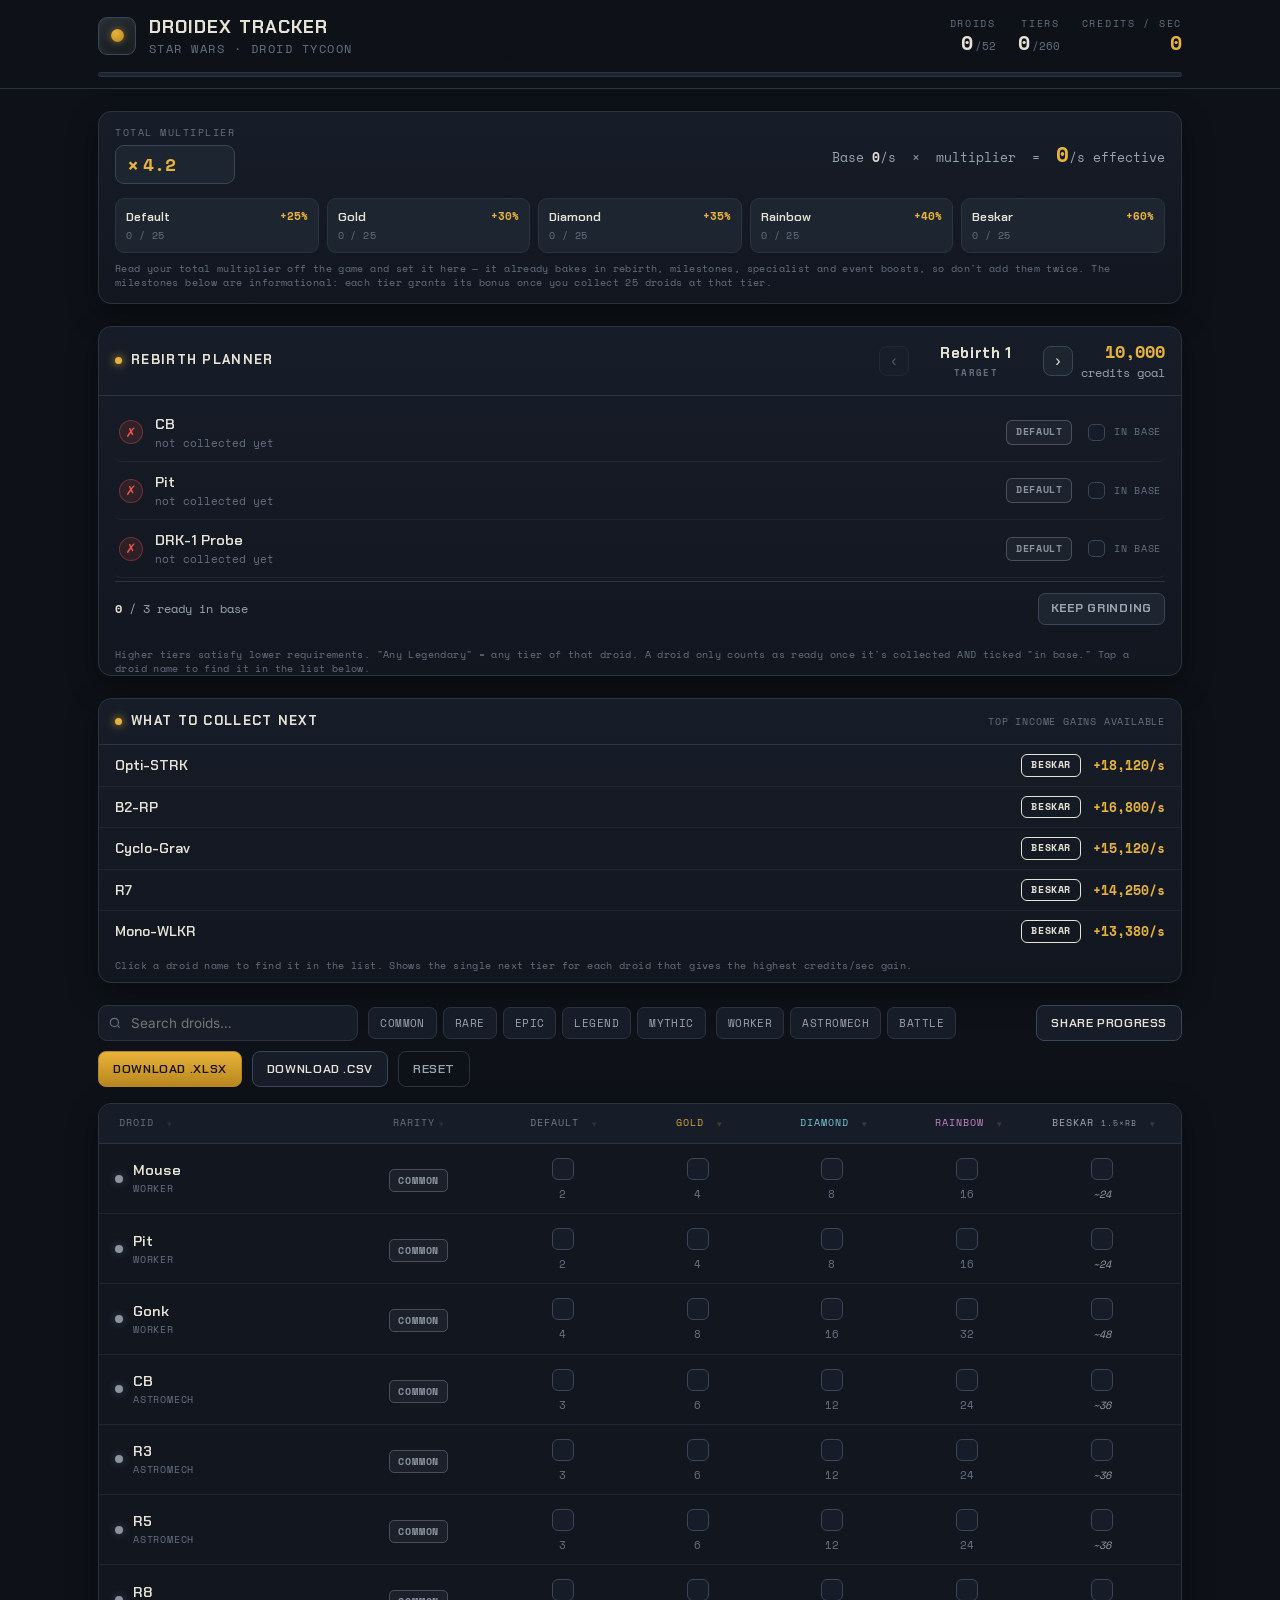
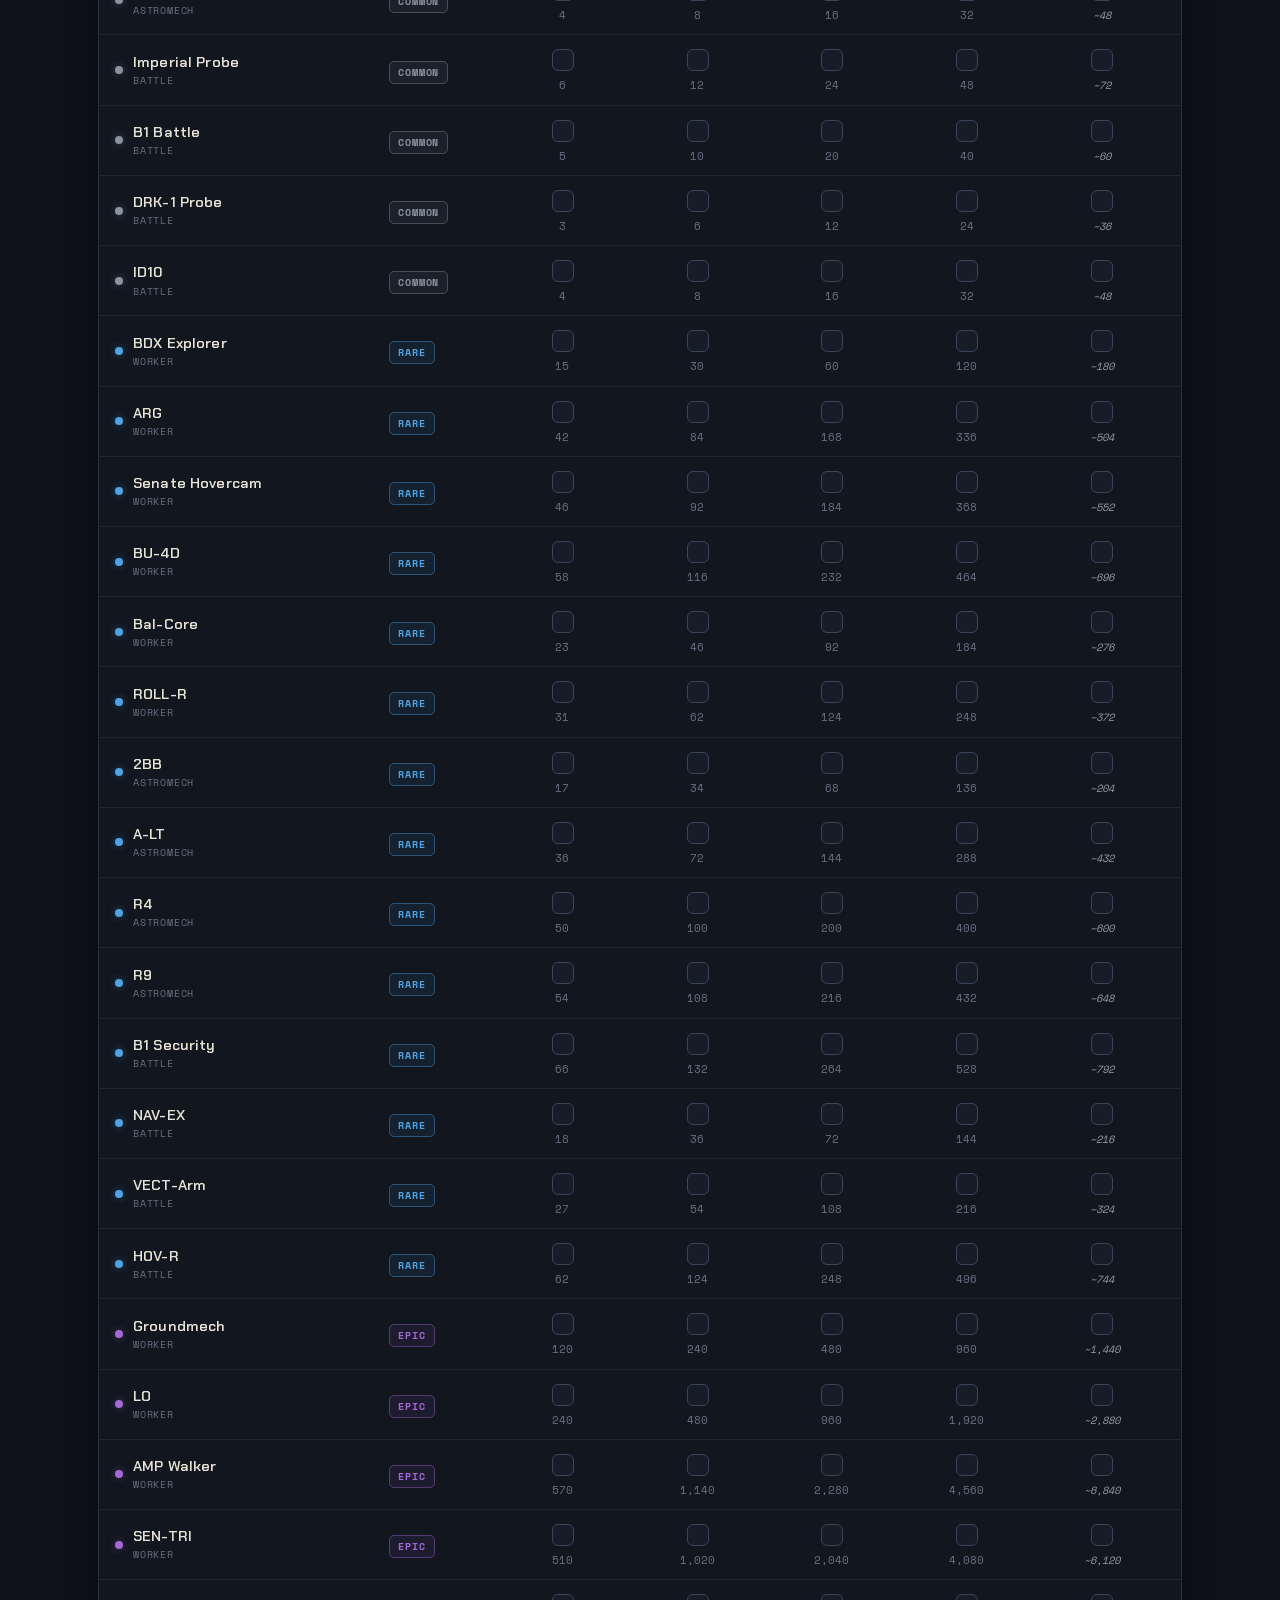
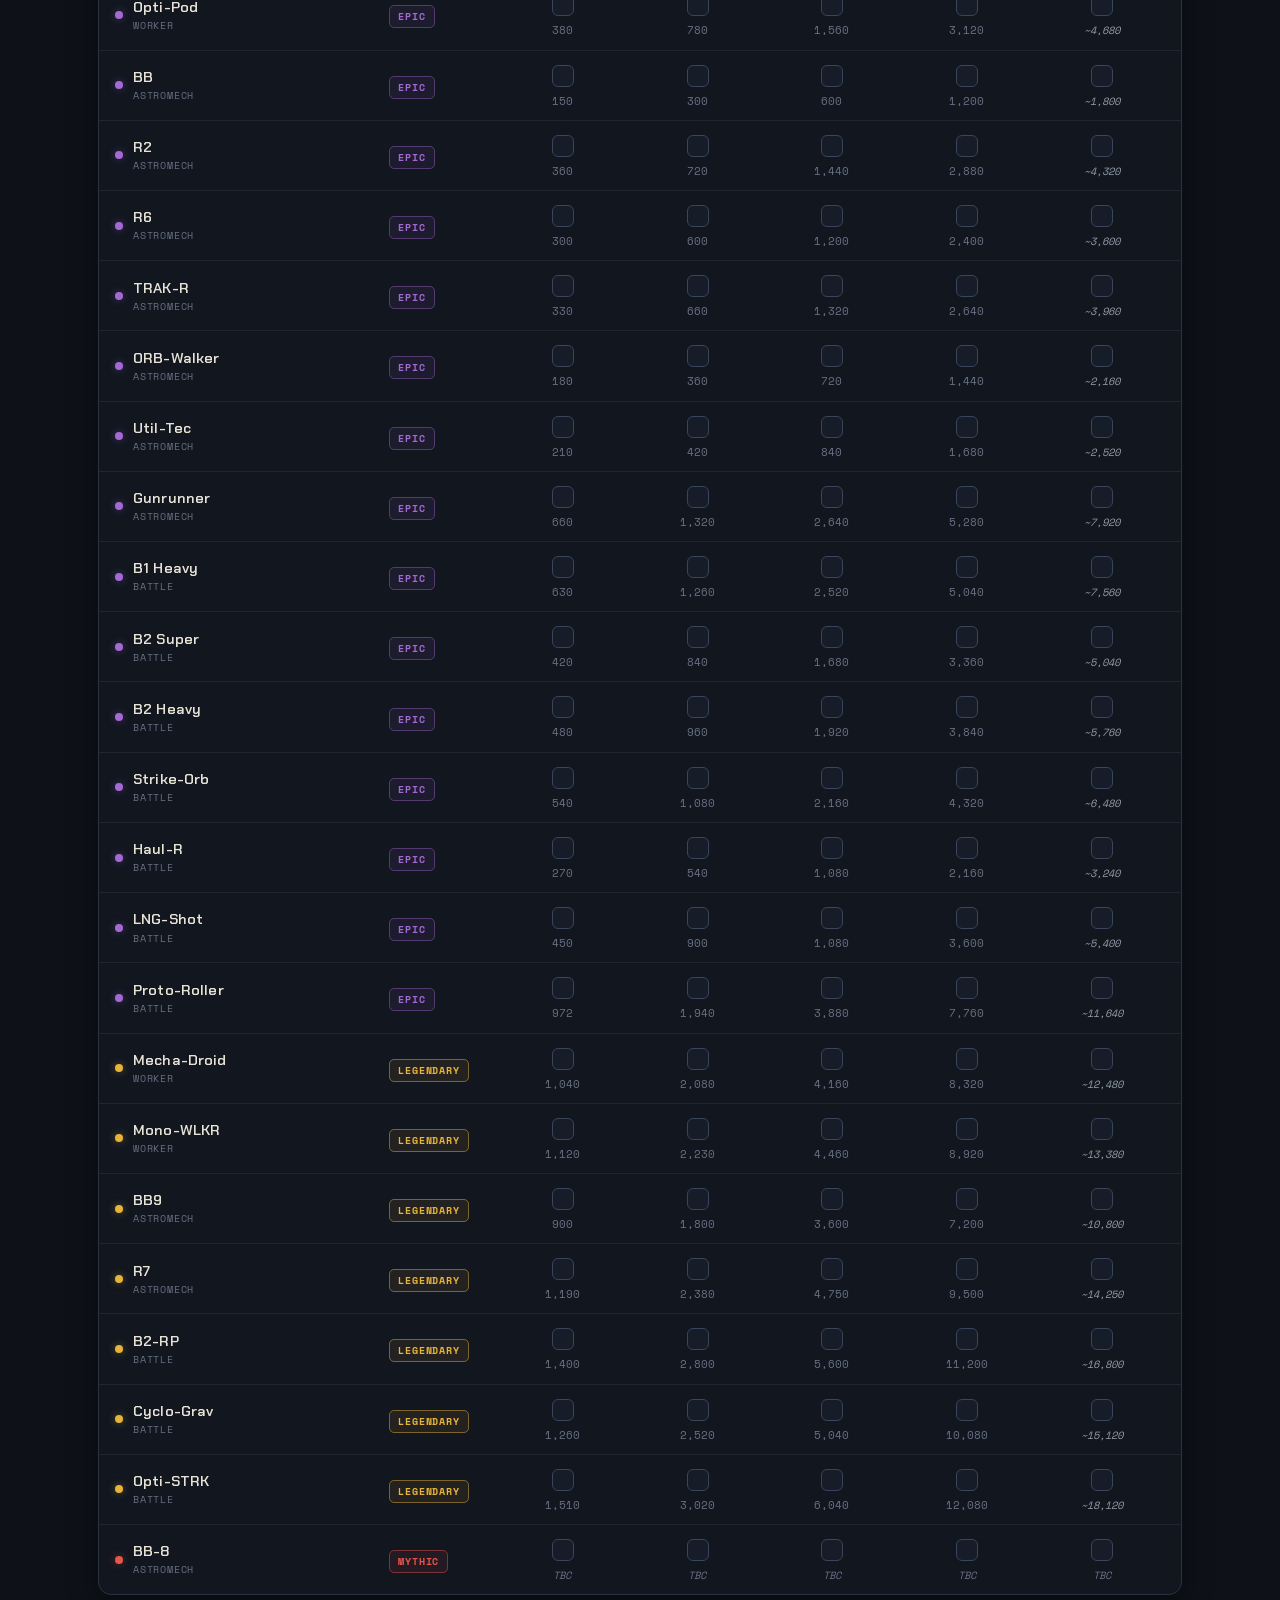
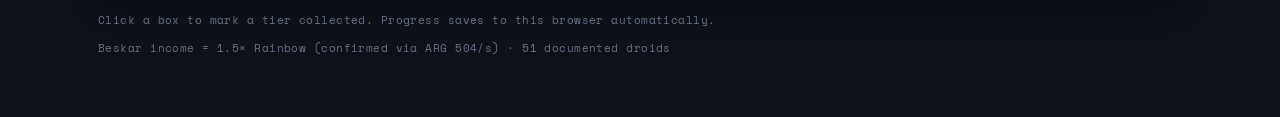
==== commit 7898b60c: "feat(droidex): add Gunrunner droid (Epic Astromech, 660/s default) Source: droidtycoonguide.com. Tie" ====
--- a/droidex/index.html
+++ b/droidex/index.html
@@ -345,7 +345,7 @@
 
   <footer>
     <span>Click a box to mark a tier collected. Progress saves to this browser automatically. <span class="save-note" id="saved">saved ✓</span></span>
-    <span>Beskar income = 1.5× Rainbow (confirmed via ARG 504/s) · 50 documented droids</span>
+    <span>Beskar income = 1.5× Rainbow (confirmed via ARG 504/s) · 51 documented droids</span>
   </footer>
 </div>
 
@@ -363,7 +363,7 @@
   ["Groundmech","Worker","Epic",120,240,480,960],["LO","Worker","Epic",240,480,960,1920],["AMP Walker","Worker","Epic",570,1140,2280,4560],
   ["SEN-TRI","Worker","Epic",510,1020,2040,4080],["Opti-Pod","Worker","Epic",380,780,1560,3120],["BB","Astromech","Epic",150,300,600,1200],
   ["R2","Astromech","Epic",360,720,1440,2880],["R6","Astromech","Epic",300,600,1200,2400],["TRAK-R","Astromech","Epic",330,660,1320,2640],
-  ["ORB-Walker","Astromech","Epic",180,360,720,1440],["Util-Tec","Astromech","Epic",210,420,840,1680],["B1 Heavy","Battle","Epic",630,1260,2520,5040],
+  ["ORB-Walker","Astromech","Epic",180,360,720,1440],["Util-Tec","Astromech","Epic",210,420,840,1680],["Gunrunner","Astromech","Epic",660,1320,2640,5280],["B1 Heavy","Battle","Epic",630,1260,2520,5040],
   ["B2 Super","Battle","Epic",420,840,1680,3360],["B2 Heavy","Battle","Epic",480,960,1920,3840],["Strike-Orb","Battle","Epic",540,1080,2160,4320],
   ["Haul-R","Battle","Epic",270,540,1080,2160],["LNG-Shot","Battle","Epic",450,900,1080,3600],["Proto-Roller","Battle","Epic",972,1940,3880,7760],
   ["Mecha-Droid","Worker","Legendary",1040,2080,4160,8320],["Mono-WLKR","Worker","Legendary",1120,2230,4460,8920],["BB9","Astromech","Legendary",900,1800,3600,7200],
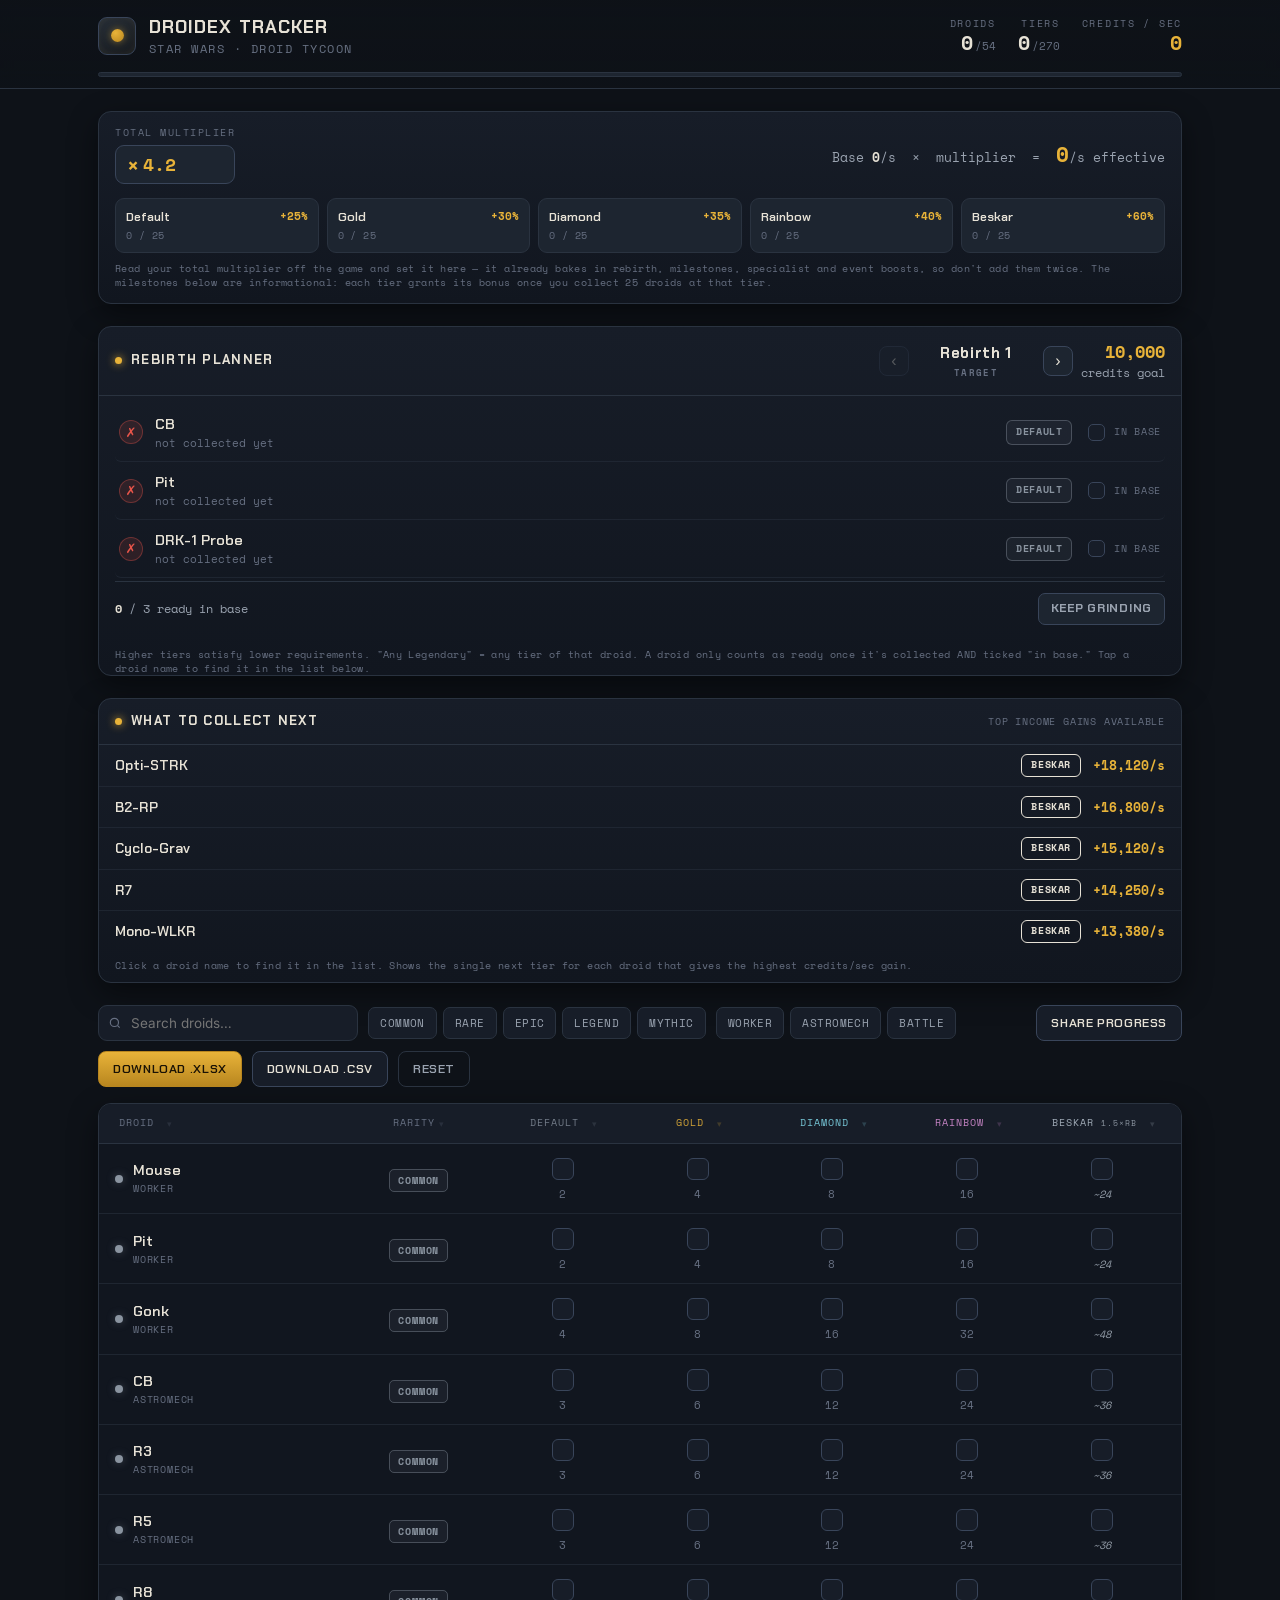
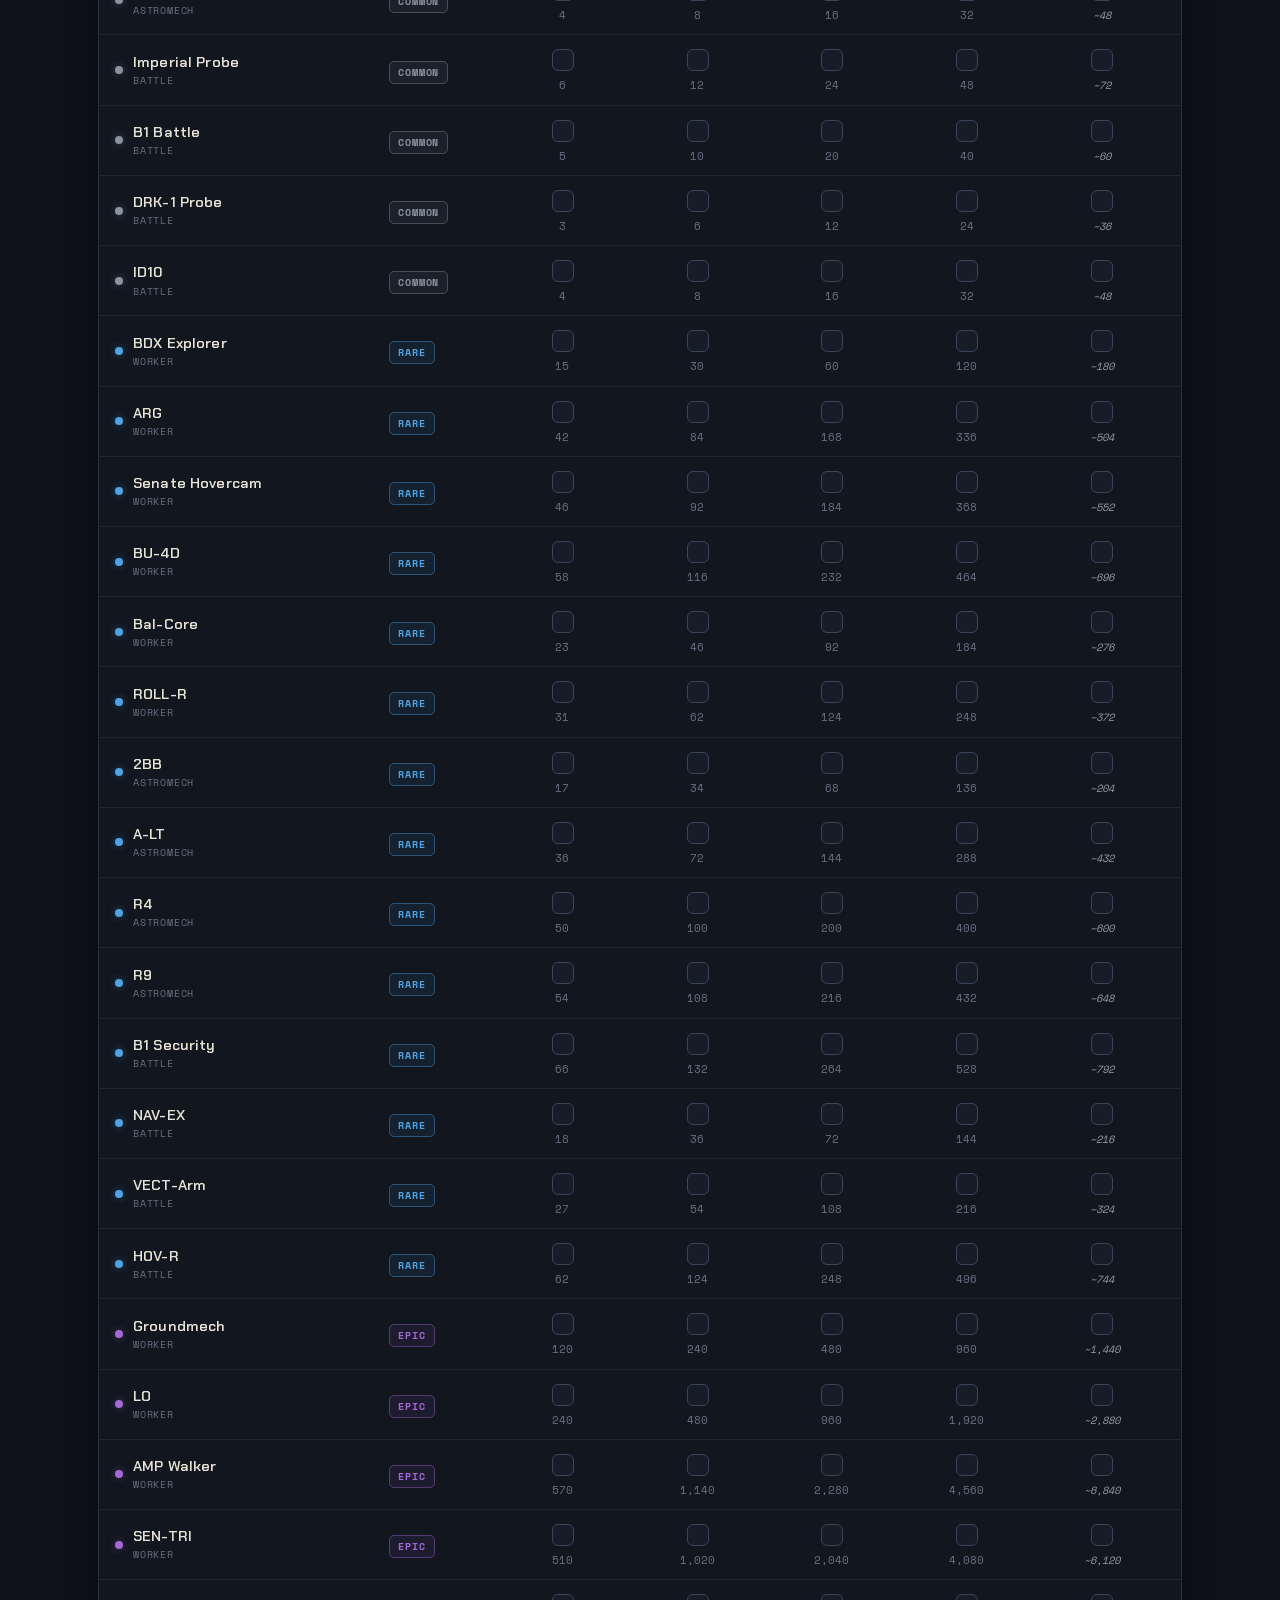
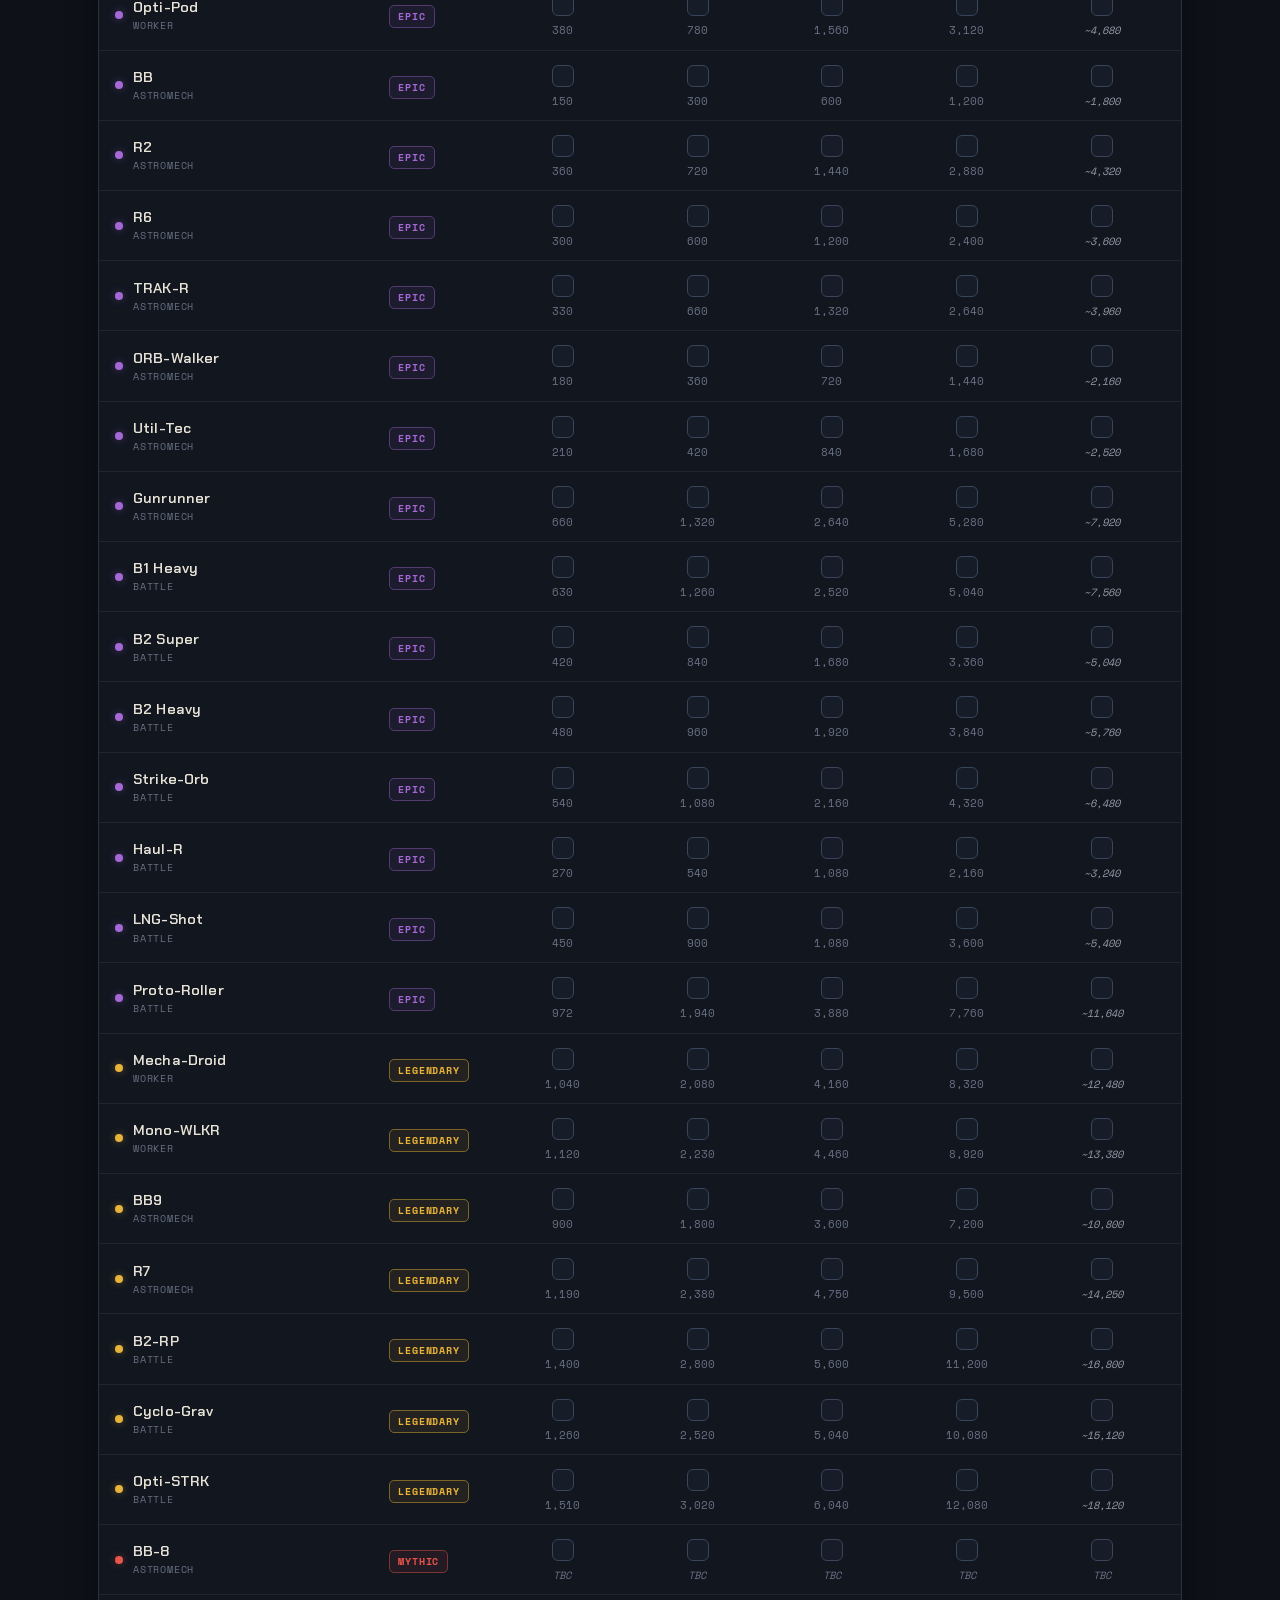
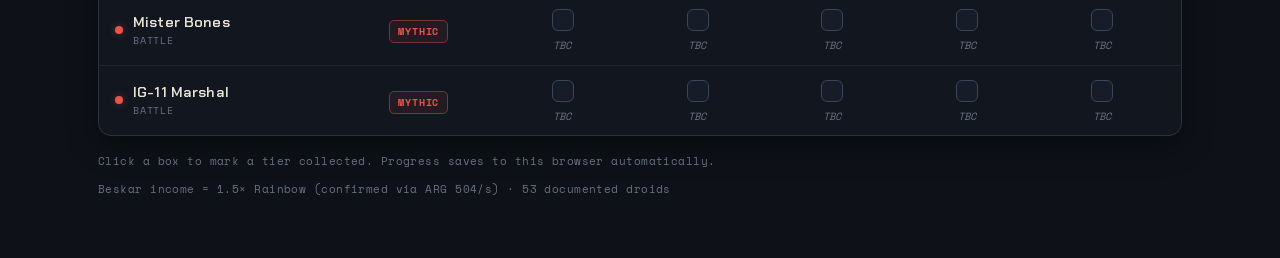
==== commit 9af59e98: "feat(droidex): add Mister Bones and IG-11 Marshal (Mythic Battle, null CPS) Both are passive-boost M" ====
--- a/droidex/index.html
+++ b/droidex/index.html
@@ -345,7 +345,7 @@
 
   <footer>
     <span>Click a box to mark a tier collected. Progress saves to this browser automatically. <span class="save-note" id="saved">saved ✓</span></span>
-    <span>Beskar income = 1.5× Rainbow (confirmed via ARG 504/s) · 51 documented droids</span>
+    <span>Beskar income = 1.5× Rainbow (confirmed via ARG 504/s) · 53 documented droids</span>
   </footer>
 </div>
 
@@ -368,7 +368,8 @@
   ["Haul-R","Battle","Epic",270,540,1080,2160],["LNG-Shot","Battle","Epic",450,900,1080,3600],["Proto-Roller","Battle","Epic",972,1940,3880,7760],
   ["Mecha-Droid","Worker","Legendary",1040,2080,4160,8320],["Mono-WLKR","Worker","Legendary",1120,2230,4460,8920],["BB9","Astromech","Legendary",900,1800,3600,7200],
   ["R7","Astromech","Legendary",1190,2380,4750,9500],["B2-RP","Battle","Legendary",1400,2800,5600,11200],["Cyclo-Grav","Battle","Legendary",1260,2520,5040,10080],
-  ["Opti-STRK","Battle","Legendary",1510,3020,6040,12080],["BB-8","Astromech","Mythic",null,null,null,null],
+  ["Opti-STRK","Battle","Legendary",1510,3020,6040,12080],
+  ["BB-8","Astromech","Mythic",null,null,null,null],["Mister Bones","Battle","Mythic",null,null,null,null],["IG-11 Marshal","Battle","Mythic",null,null,null,null],
 ];
 const TIERS=["default","gold","diamond","rainbow","beskar"];
 const TIER_LABEL={default:"Default",gold:"Gold",diamond:"Diamond",rainbow:"Rainbow",beskar:"Beskar"};
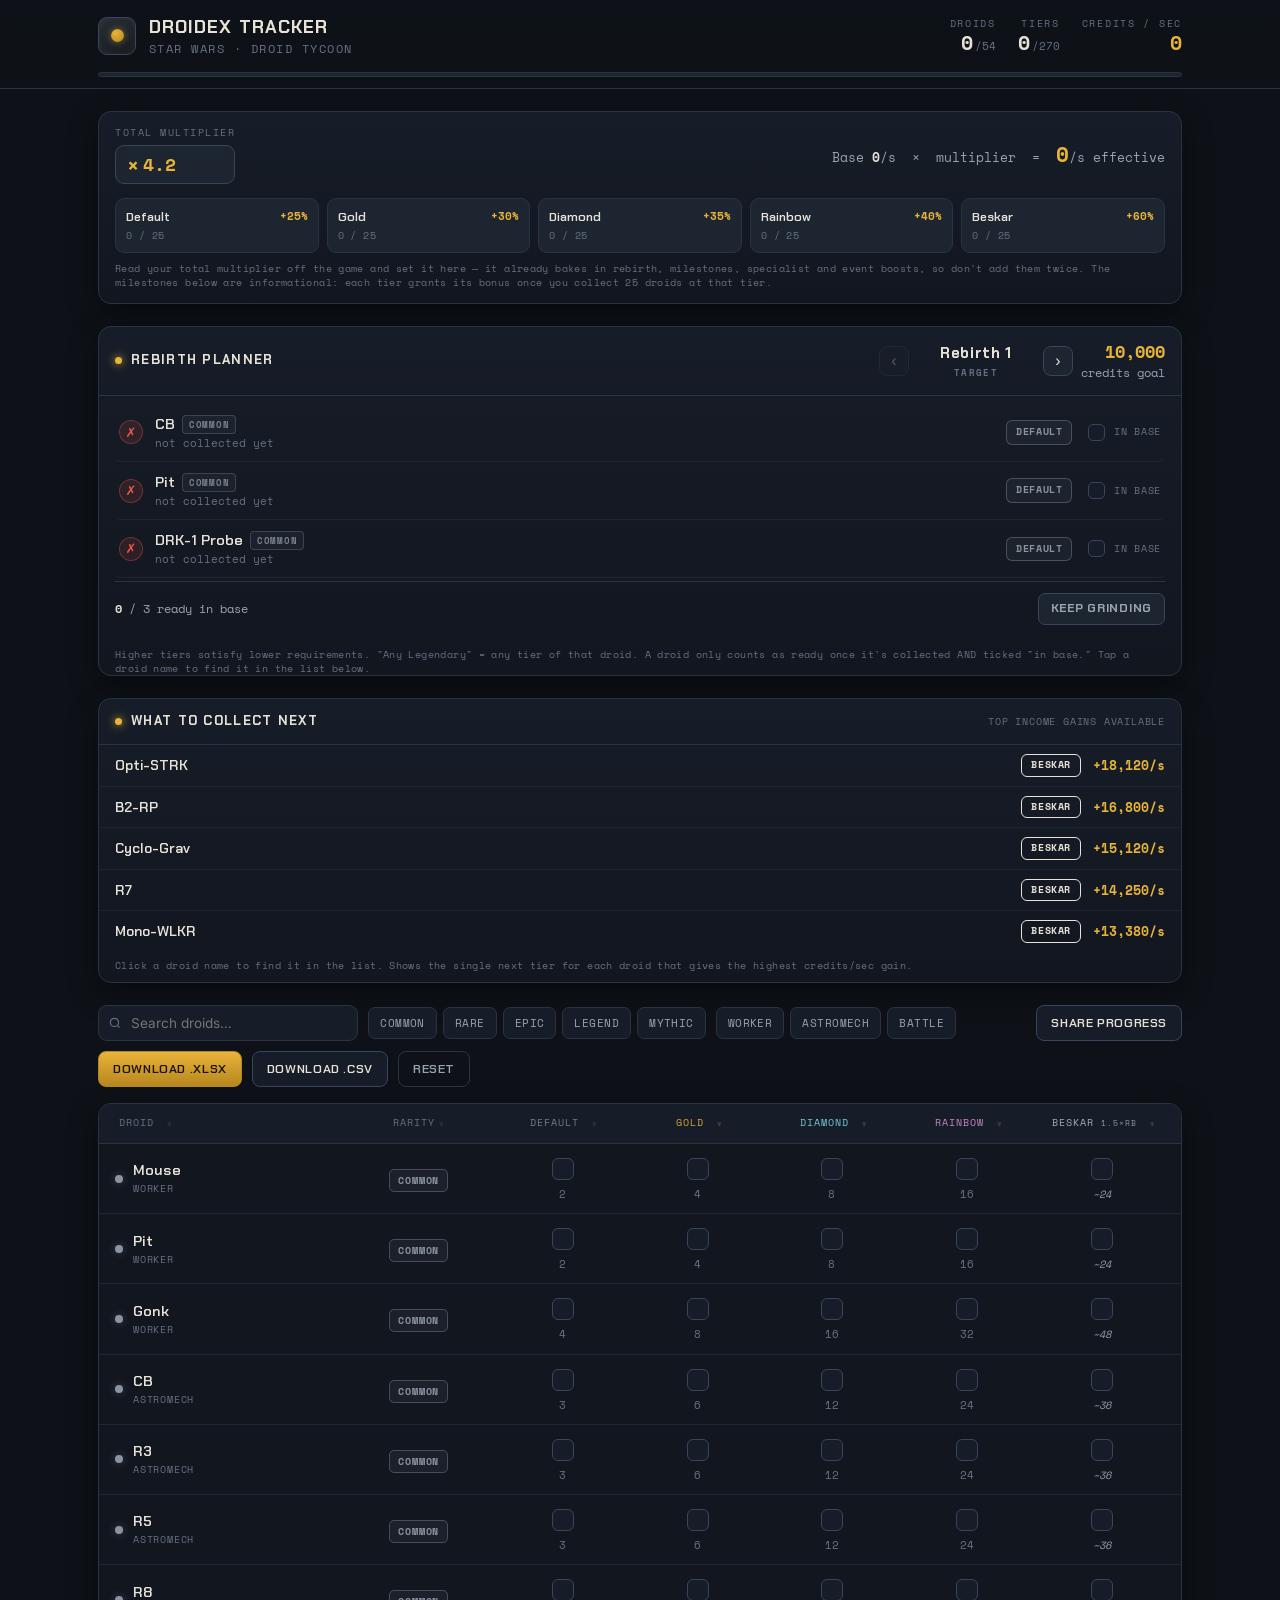
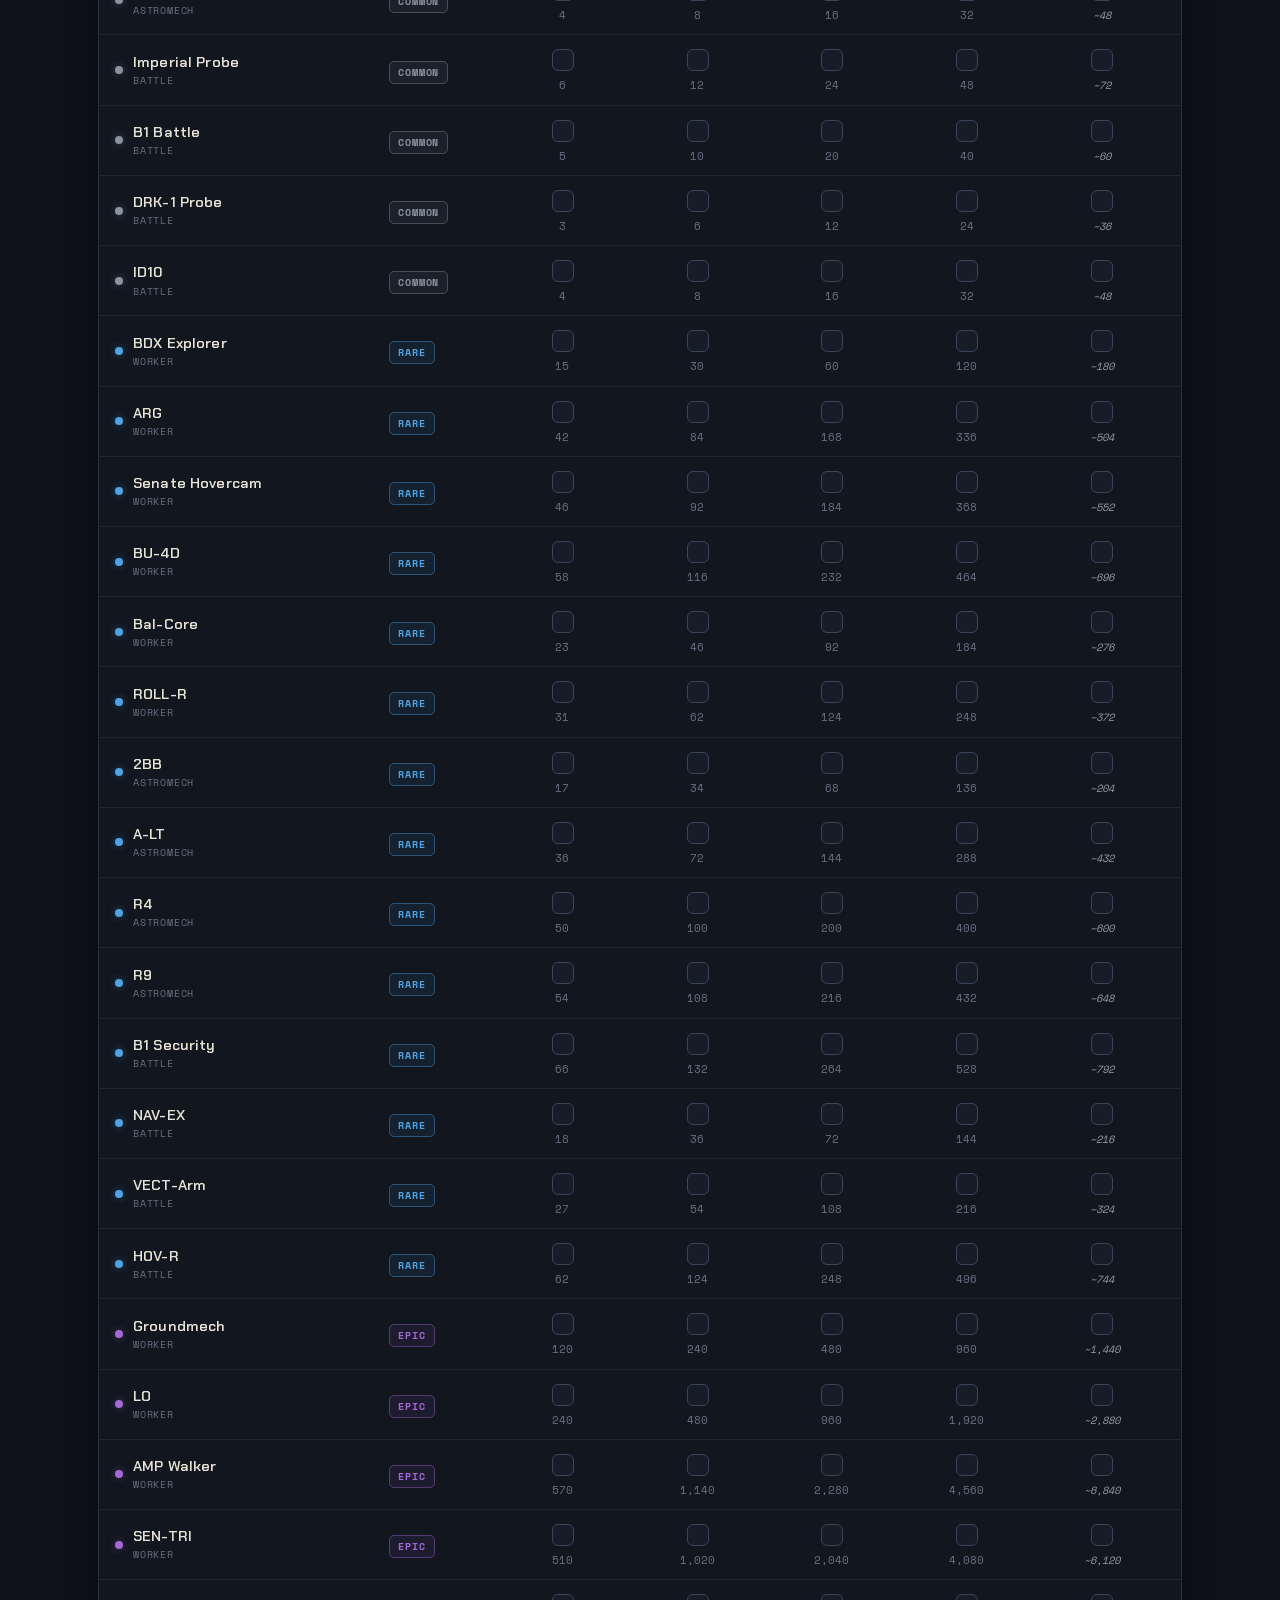
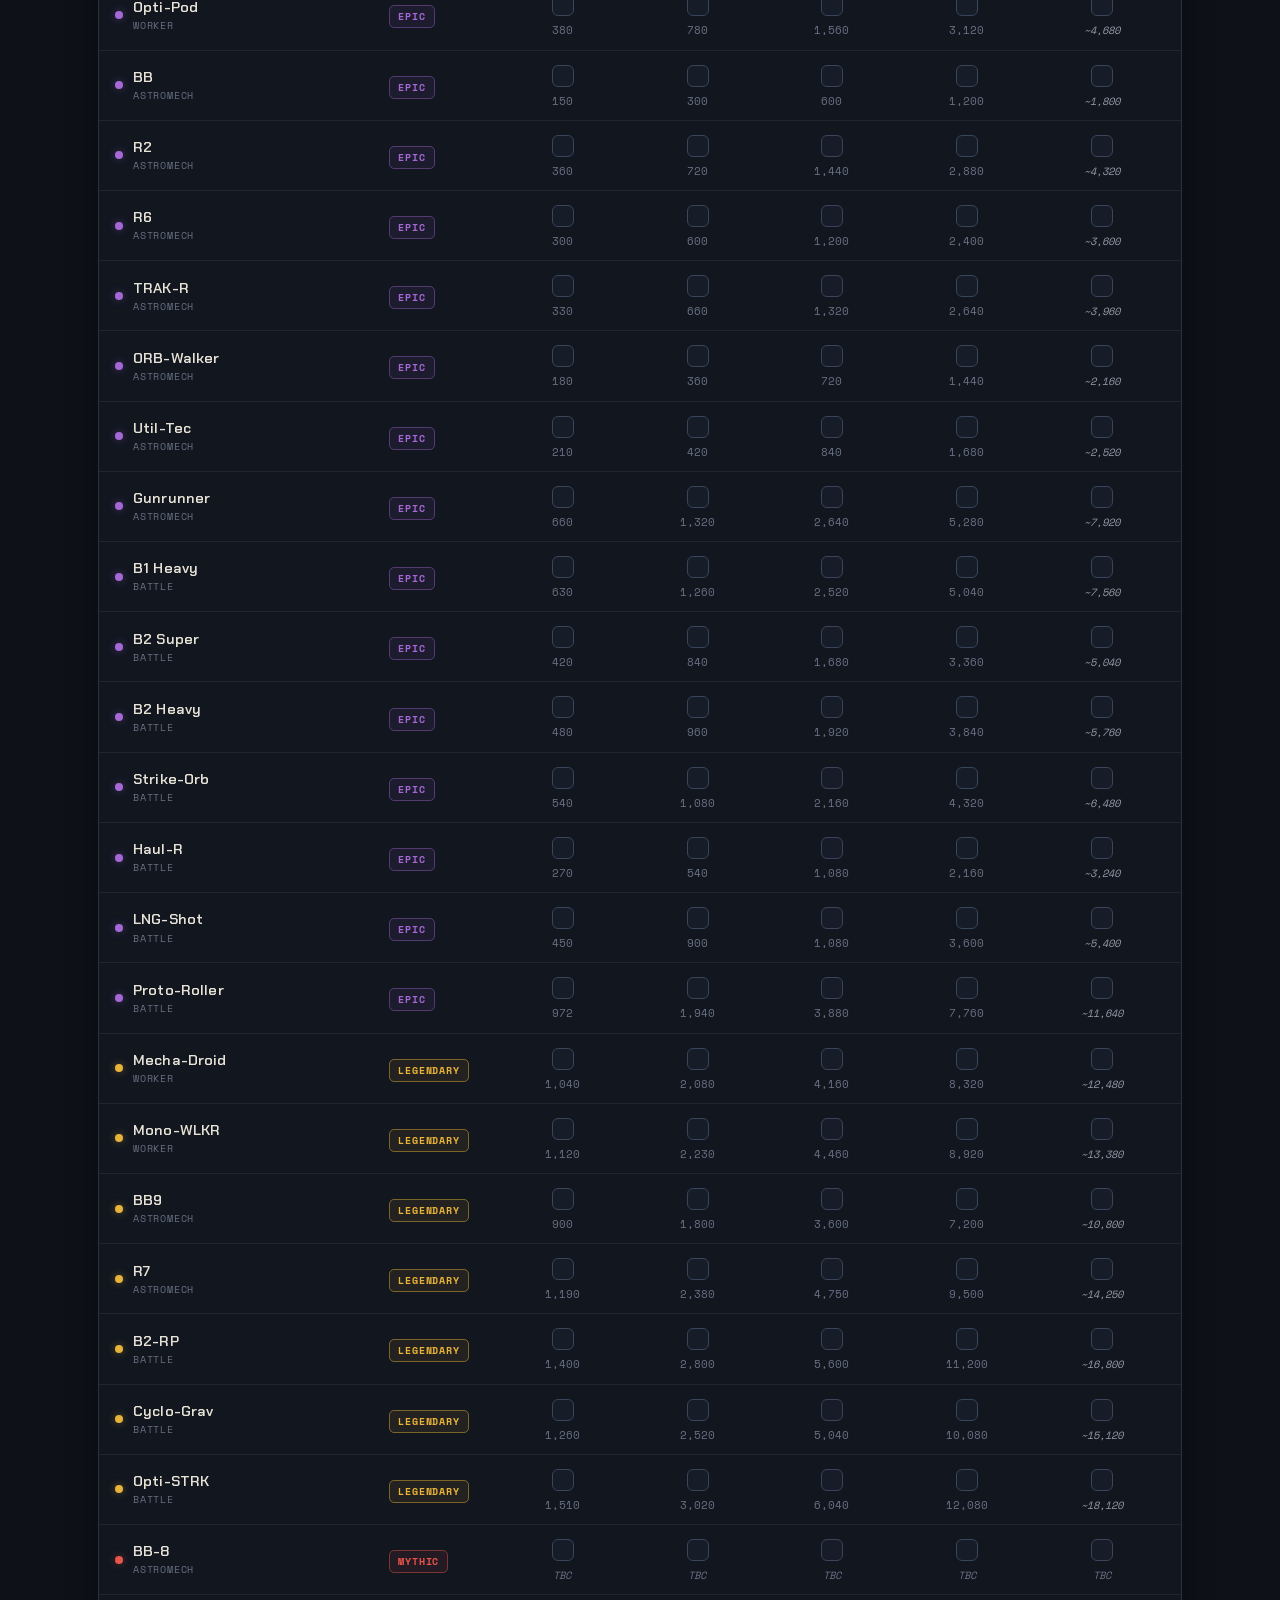
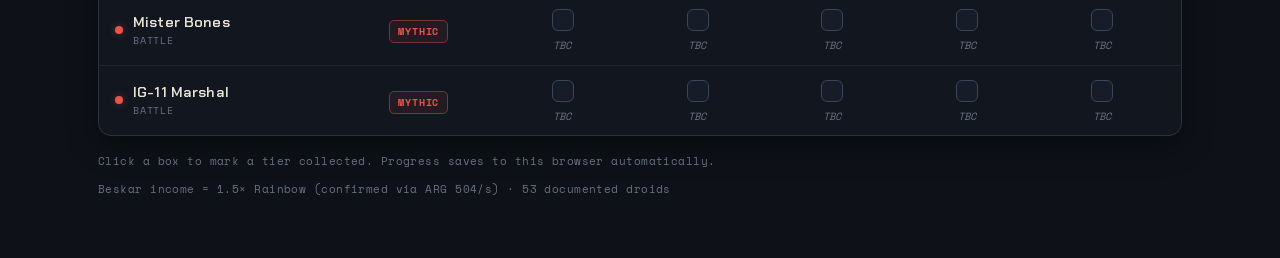
==== commit 325a0067: "feat(droidex): show rarity badge on rebirth planner droid rows Each droid in the rebirth planner now" ====
--- a/droidex/index.html
+++ b/droidex/index.html
@@ -187,8 +187,14 @@
   .pl-deploy input:checked{background:linear-gradient(180deg,var(--gold),var(--gold-deep)); border-color:var(--gold-deep)}
   .pl-deploy input:checked::after{content:""; position:absolute; left:4.5px; top:1.5px; width:4px; height:8px; border:solid #1a1205; border-width:0 2px 2px 0; transform:rotate(42deg)}
   .pl-dn{flex:1 1 auto; min-width:0}
-  .pl-dn .n{font-family:var(--display); font-weight:600; font-size:14.5px}
+  .pl-dn .n{font-family:var(--display); font-weight:600; font-size:14.5px; display:flex; align-items:center; gap:7px}
   .pl-dn .s{font-family:var(--mono); font-size:10.5px; color:var(--ink-faint); margin-top:1px}
+  .pl-rar{font-family:var(--mono); font-size:9px; font-weight:700; letter-spacing:.08em; text-transform:uppercase; padding:2px 6px; border-radius:4px; border:1px solid; opacity:.85}
+  .rar-Common{color:var(--common); border-color:rgba(138,148,160,.35); background:rgba(138,148,160,.08)}
+  .rar-Rare{color:var(--rare); border-color:rgba(79,163,227,.35); background:rgba(79,163,227,.08)}
+  .rar-Epic{color:var(--epic); border-color:rgba(165,105,214,.35); background:rgba(165,105,214,.08)}
+  .rar-Legendary{color:var(--legendary); border-color:rgba(232,179,57,.35); background:rgba(232,179,57,.08)}
+  .rar-Mythic{color:var(--mythic); border-color:rgba(232,85,74,.35); background:rgba(232,85,74,.08)}
   .pl-tier{font-family:var(--mono); font-size:10px; font-weight:700; letter-spacing:.06em; text-transform:uppercase; padding:4px 9px; border-radius:6px; white-space:nowrap; border:1px solid}
   .t-default{color:var(--common); border-color:rgba(138,148,160,.4); background:rgba(138,148,160,.08)}
   .t-gold{color:var(--gold); border-color:rgba(232,179,57,.4); background:rgba(232,179,57,.08)}
@@ -641,9 +647,11 @@
     if(isReady){ cls="ok"; mark="&#10003;"; sub="ready in base"; }
     else if(collected){ cls="warn"; mark="!"; sub="collected — deploy it in base"; }
     else { cls="no"; mark="&#10007;"; sub = ho ? "have "+TIER_NAME[ho]+", need "+TIER_NAME[tier] : "not collected yet"; }
+    const rar=idx!=null?DROIDS[idx][2]:null;
+    const rarBadge=rar?'<span class="pl-rar rar-'+rar+'">'+rar+'</span>':'';
     rows+='<div class="pl-req" data-name="'+name+'">'
         +'<div class="pl-status '+cls+'">'+mark+'</div>'
-        +'<div class="pl-dn"><div class="n">'+name+'</div><div class="s">'+sub+'</div></div>'
+        +'<div class="pl-dn"><div class="n">'+name+rarBadge+'</div><div class="s">'+sub+'</div></div>'
         +'<div class="pl-tier t-'+tier+'">'+TIER_NAME[tier]+'</div>'
         +'<label class="pl-deploy"><input type="checkbox" class="dep" data-i="'+idx+'" '+(dep?"checked":"")+'> in base</label>'
         +'</div>';
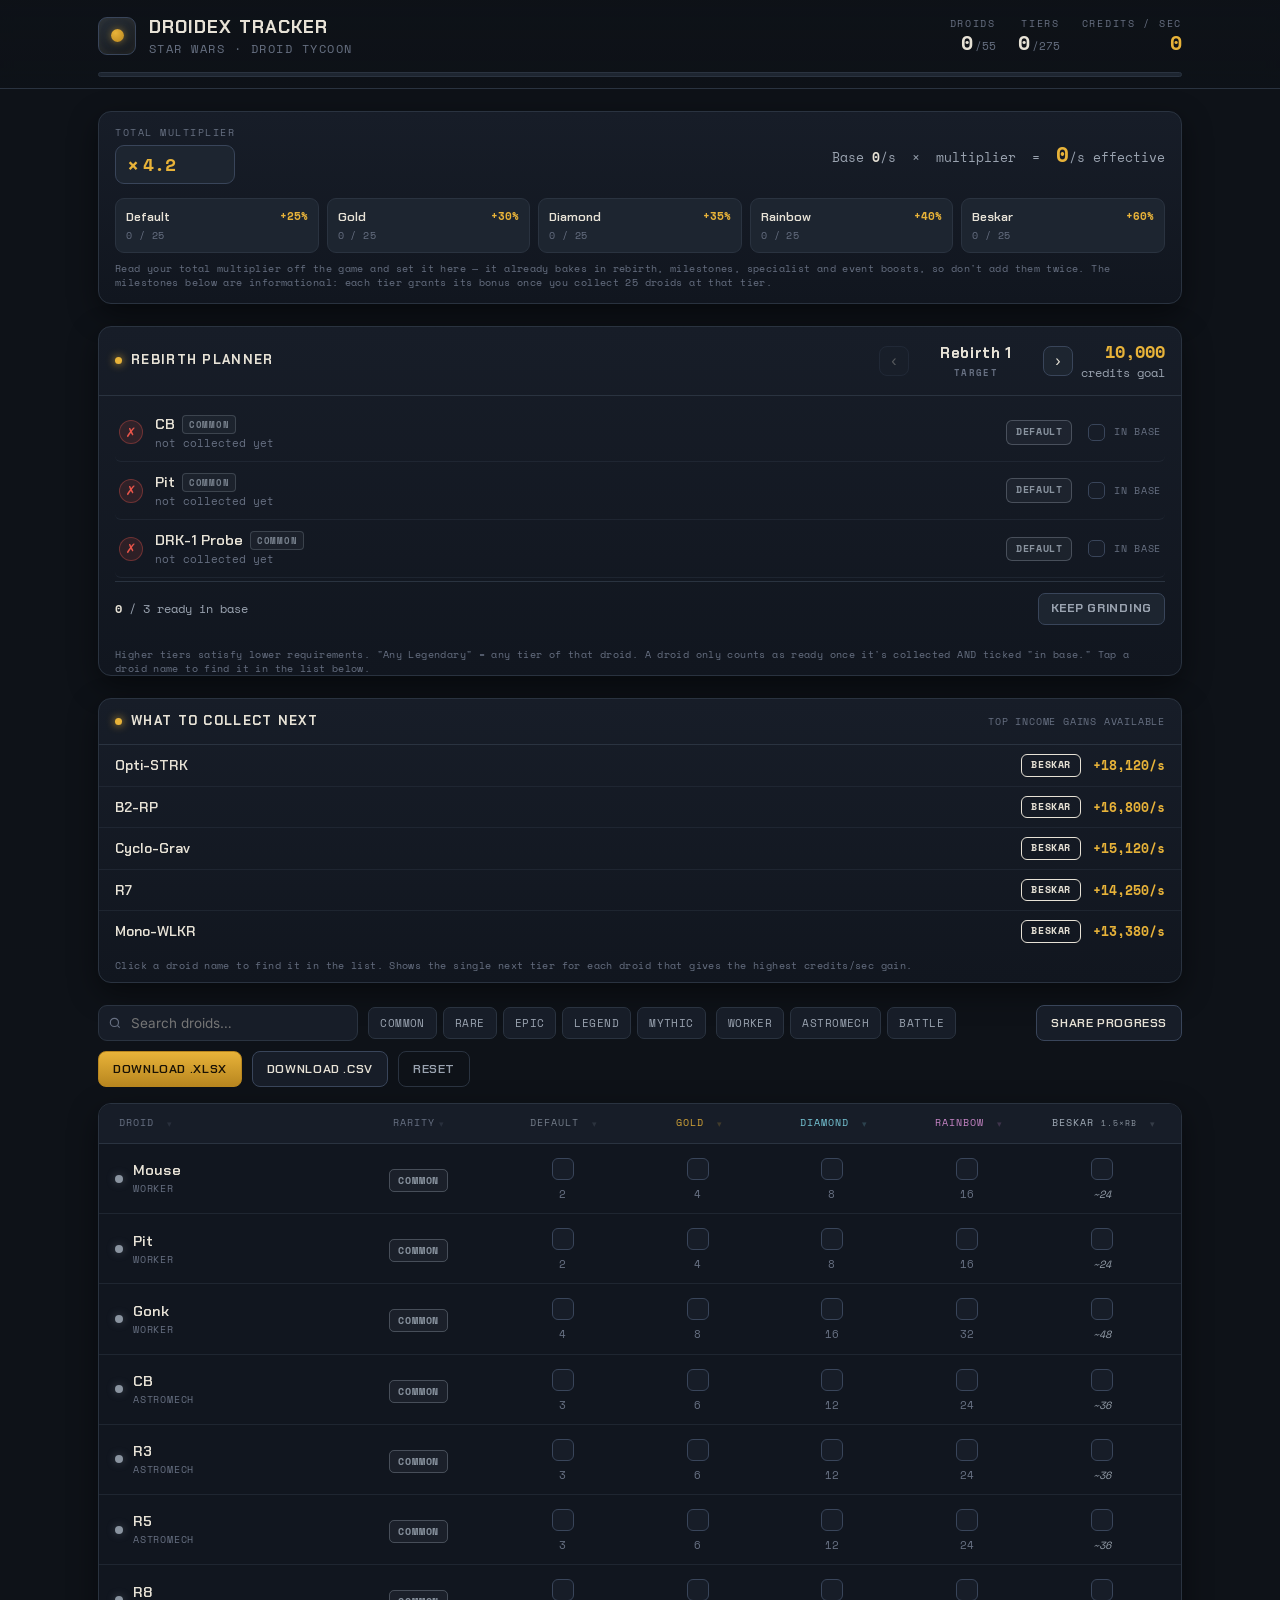
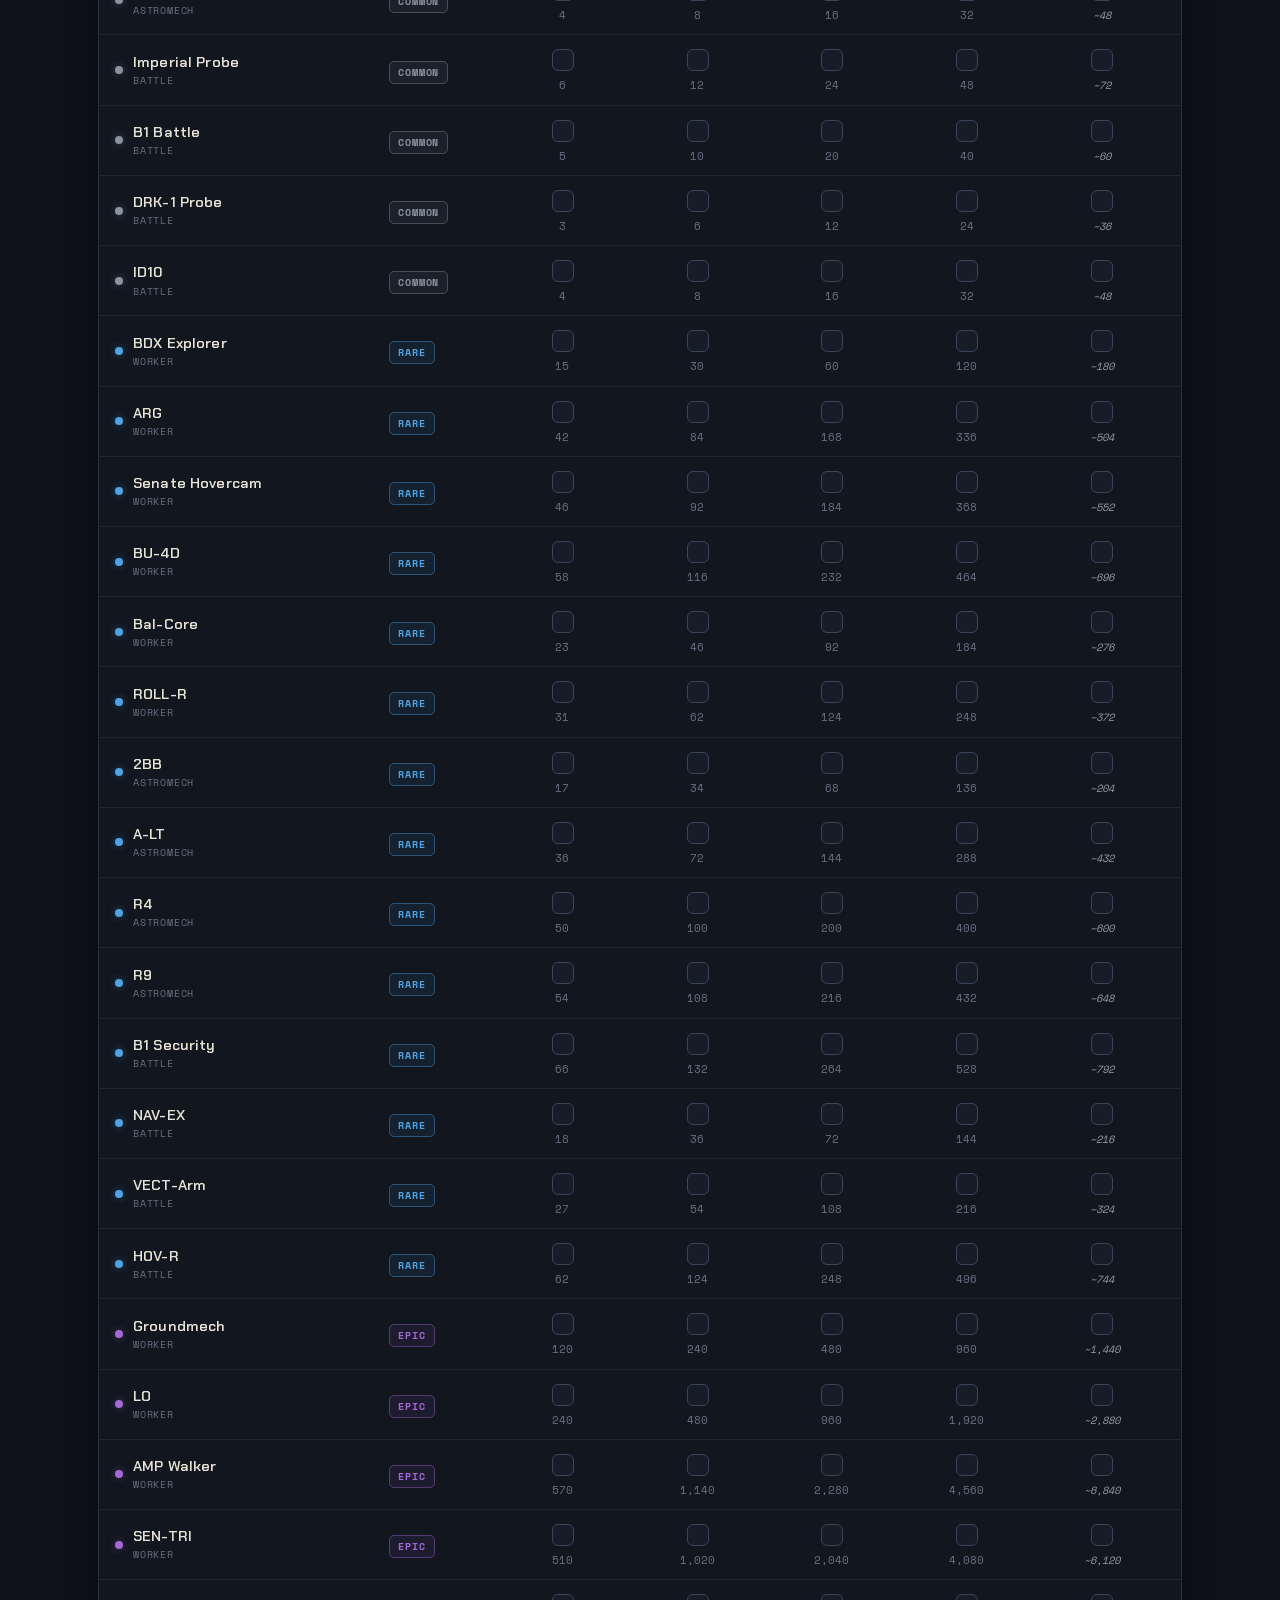
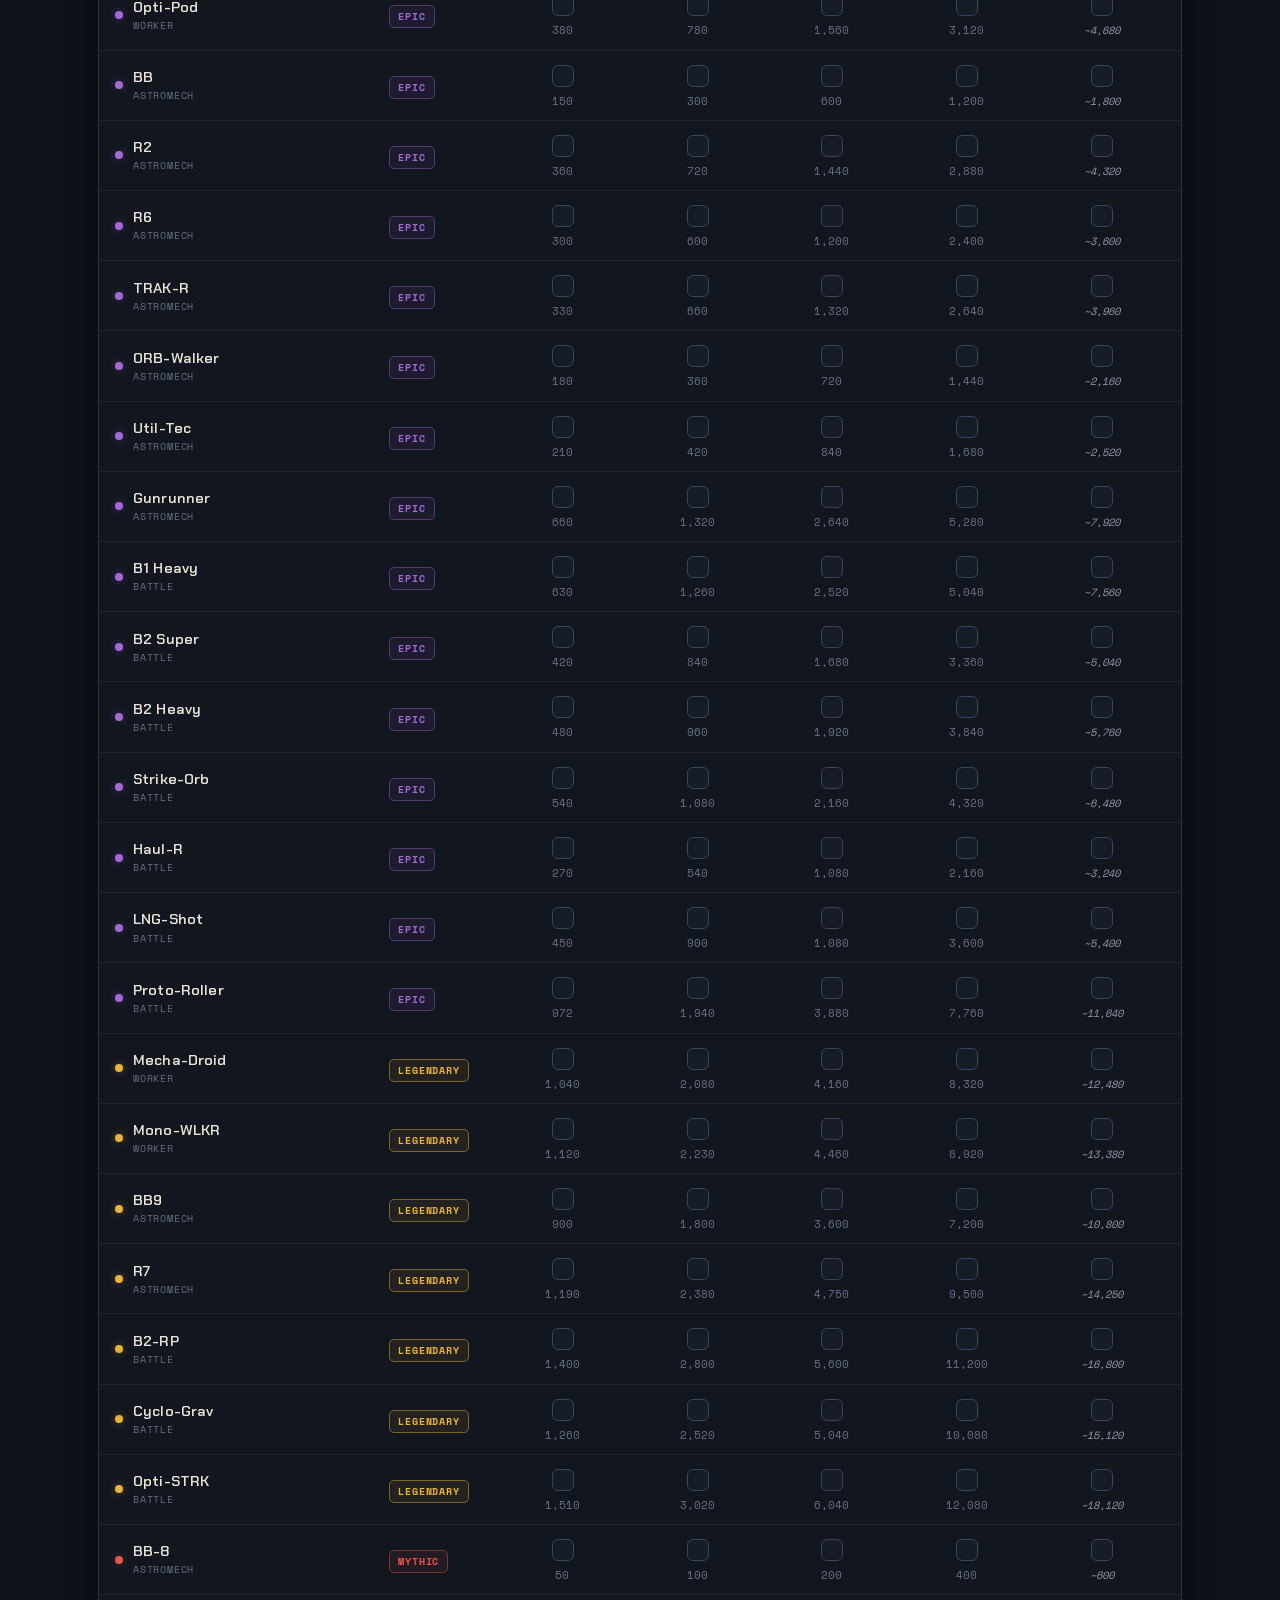
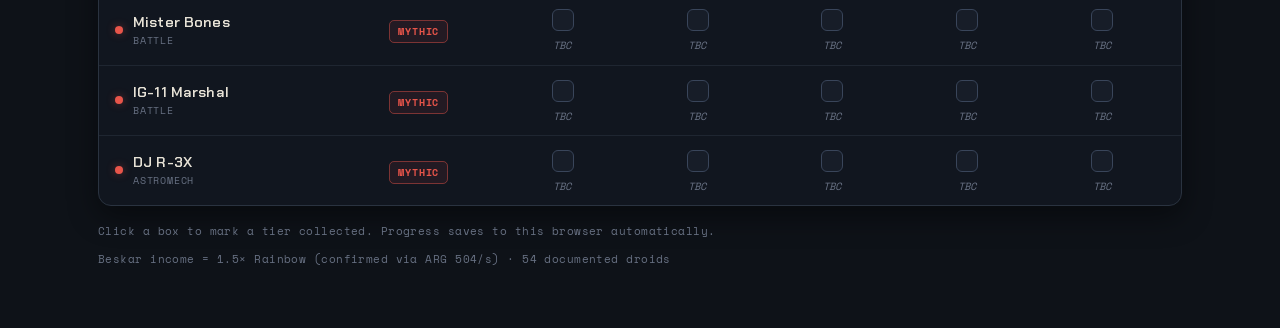
==== commit dc00cca3: "feat(droidex): add DJ R-3X, update BB-8 CPS, count 54 BB-8: Default CPS updated to 50 (confirmed), f" ====
--- a/droidex/index.html
+++ b/droidex/index.html
@@ -351,7 +351,7 @@
 
   <footer>
     <span>Click a box to mark a tier collected. Progress saves to this browser automatically. <span class="save-note" id="saved">saved ✓</span></span>
-    <span>Beskar income = 1.5× Rainbow (confirmed via ARG 504/s) · 53 documented droids</span>
+    <span>Beskar income = 1.5× Rainbow (confirmed via ARG 504/s) · 54 documented droids</span>
   </footer>
 </div>
 
@@ -375,7 +375,7 @@
   ["Mecha-Droid","Worker","Legendary",1040,2080,4160,8320],["Mono-WLKR","Worker","Legendary",1120,2230,4460,8920],["BB9","Astromech","Legendary",900,1800,3600,7200],
   ["R7","Astromech","Legendary",1190,2380,4750,9500],["B2-RP","Battle","Legendary",1400,2800,5600,11200],["Cyclo-Grav","Battle","Legendary",1260,2520,5040,10080],
   ["Opti-STRK","Battle","Legendary",1510,3020,6040,12080],
-  ["BB-8","Astromech","Mythic",null,null,null,null],["Mister Bones","Battle","Mythic",null,null,null,null],["IG-11 Marshal","Battle","Mythic",null,null,null,null],
+  ["BB-8","Astromech","Mythic",50,100,200,400],["Mister Bones","Battle","Mythic",null,null,null,null],["IG-11 Marshal","Battle","Mythic",null,null,null,null],["DJ R-3X","Astromech","Mythic",null,null,null,null],
 ];
 const TIERS=["default","gold","diamond","rainbow","beskar"];
 const TIER_LABEL={default:"Default",gold:"Gold",diamond:"Diamond",rainbow:"Rainbow",beskar:"Beskar"};
